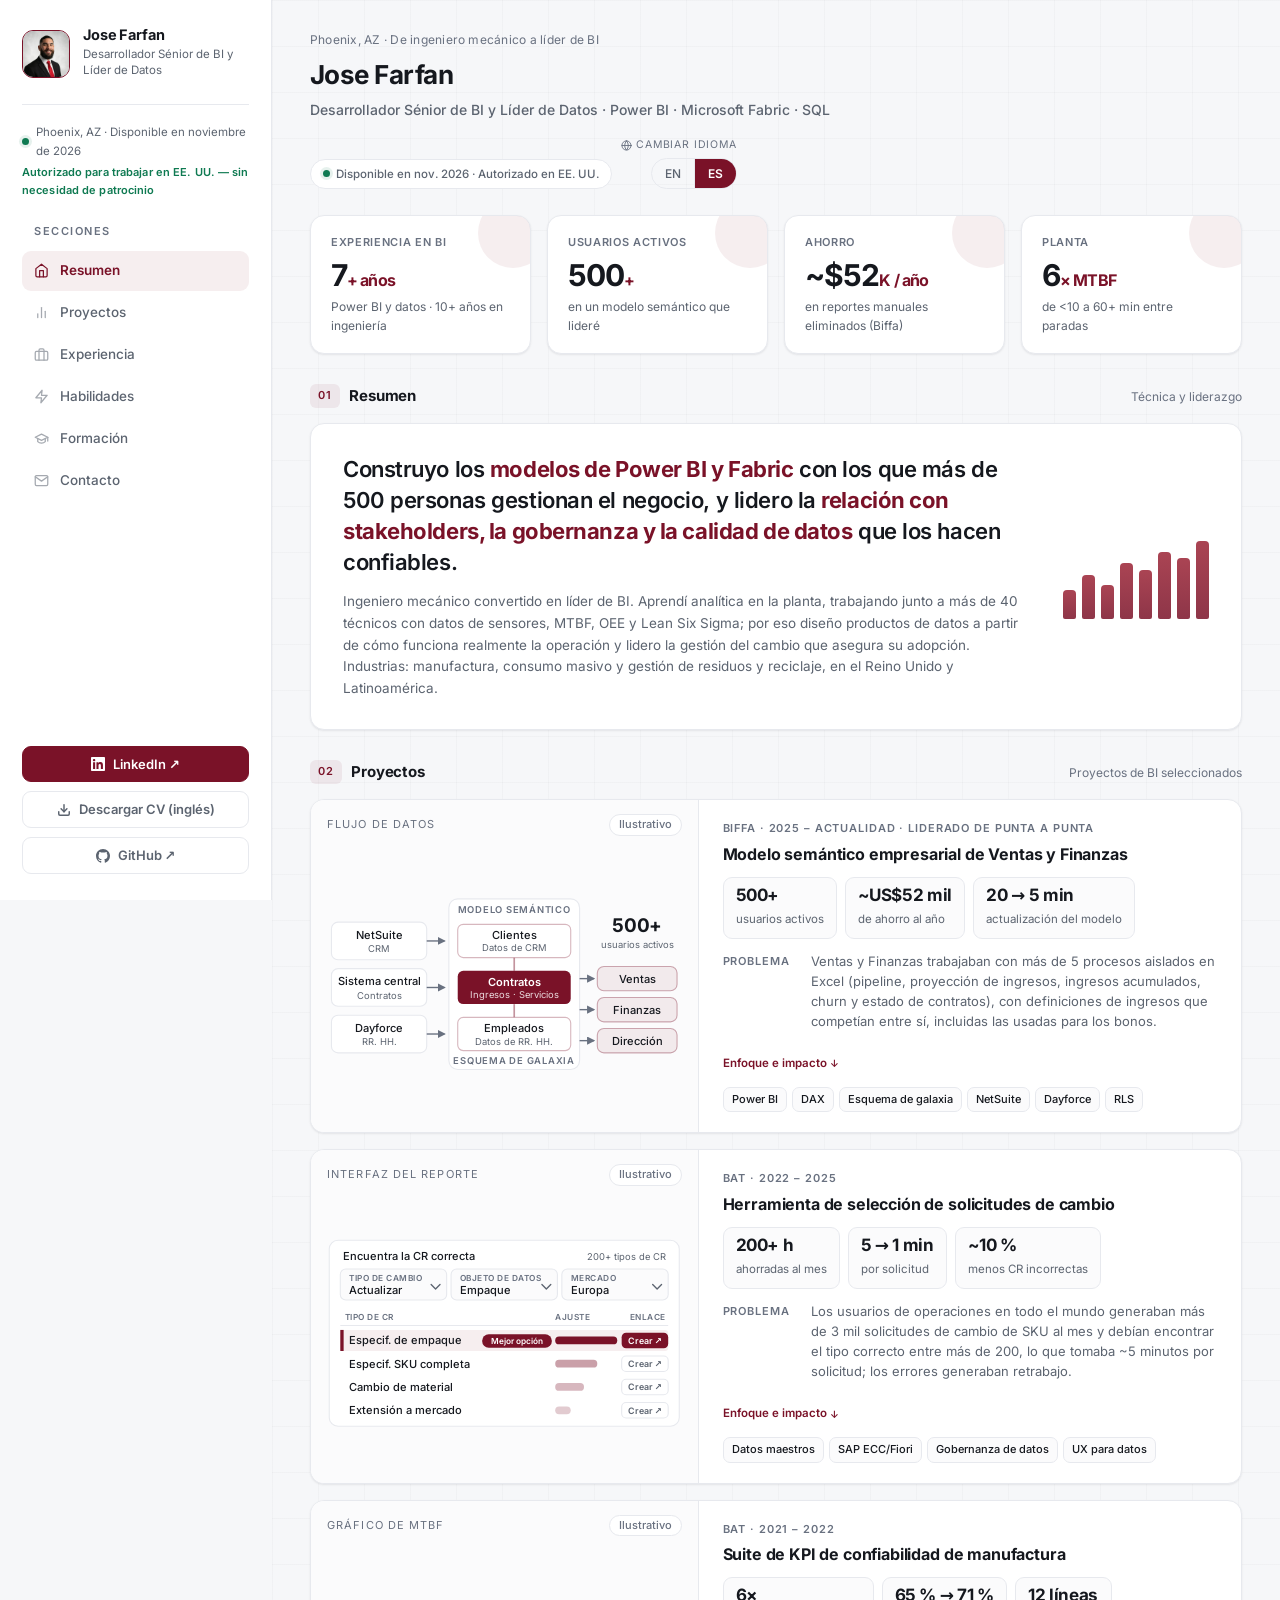
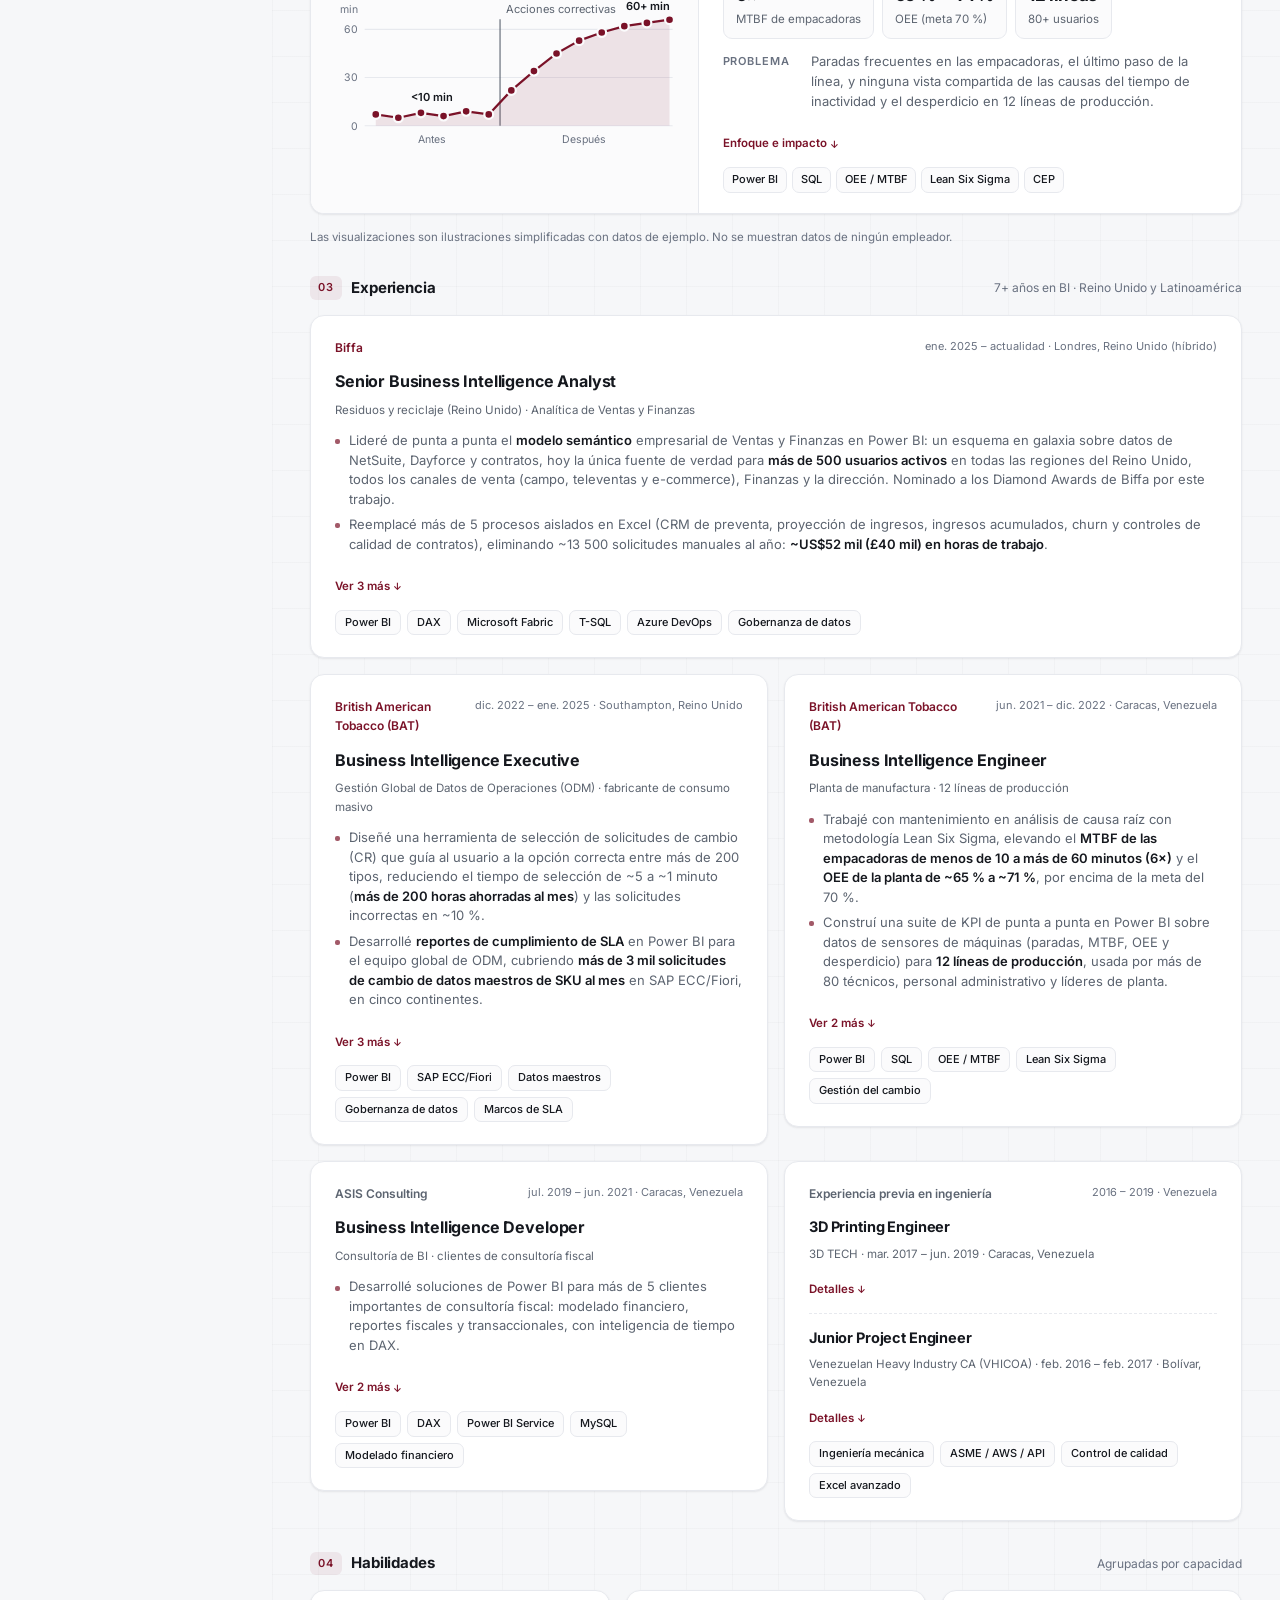
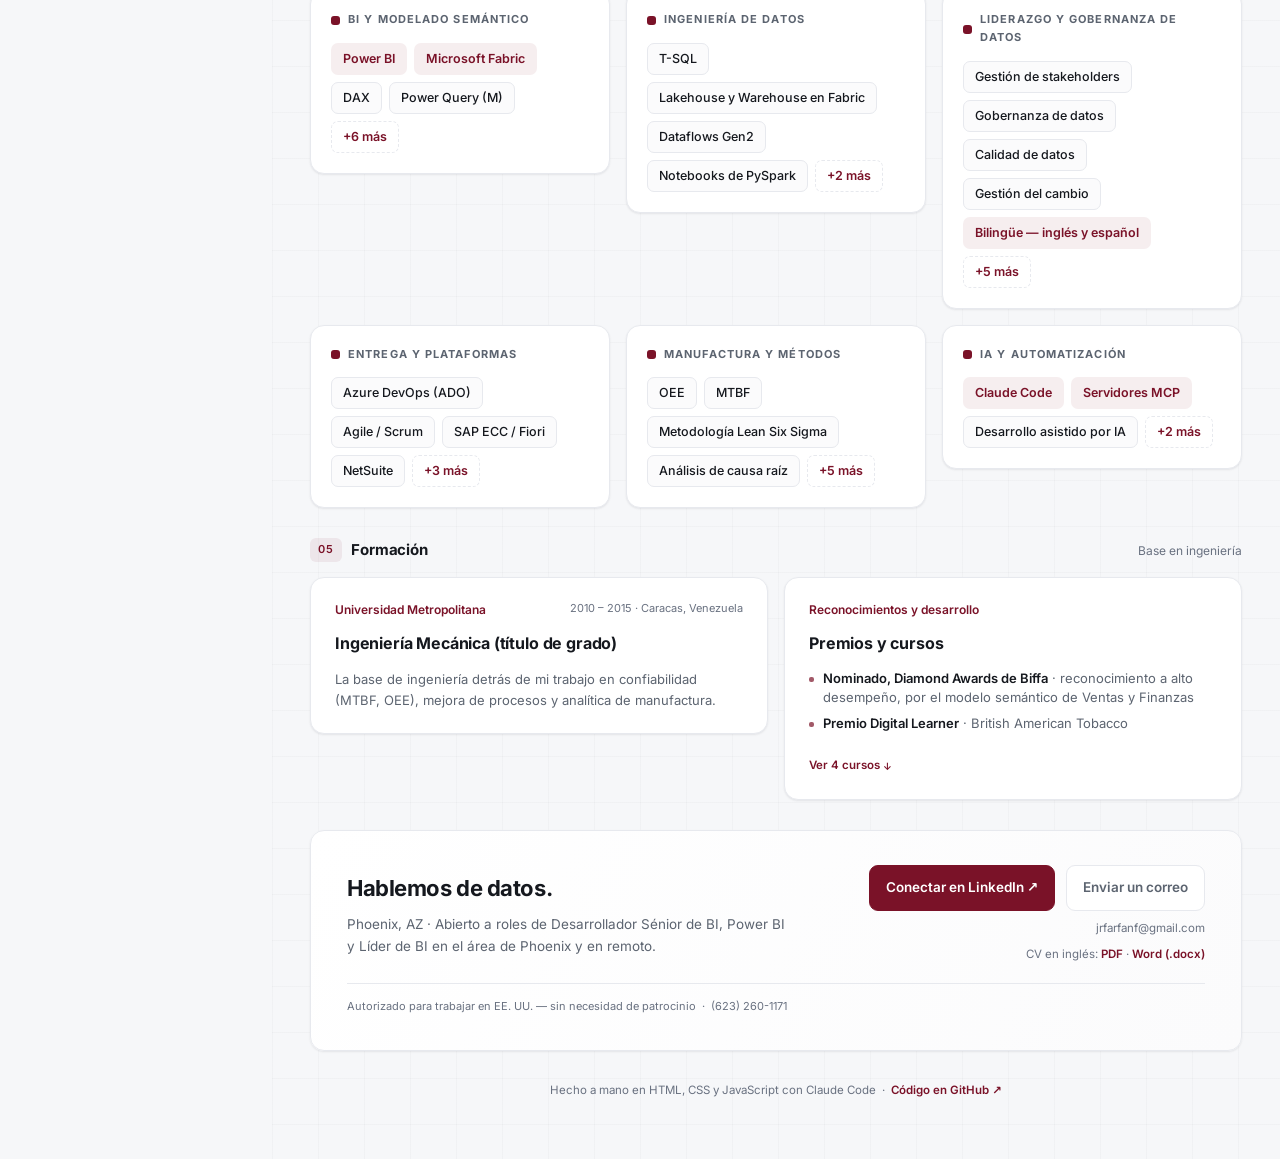
==== es/index.html @ f8ba7a71 "Compact layout with expandable detail; redraw two project visuals Progressive disclosure (all text s" ====
<!DOCTYPE html>
<html lang="es">
<head>
  <meta charset="UTF-8">
  <meta name="viewport" content="width=device-width, initial-scale=1.0">
  <title>Jose Farfan — Desarrollador Sénior de BI y Líder de Datos · Phoenix, AZ</title>
  <meta name="description" content="Desarrollador Sénior de BI y Líder de Datos en Phoenix, AZ. Power BI, Fabric, DAX, SQL y gobernanza de datos, con formación en ingeniería mecánica y manufactura.">
  <meta name="author" content="Jose Farfan">
  <meta name="theme-color" content="#7A1228">
  <link rel="canonical" href="https://josefarfan.com/es/">
  <link rel="alternate" hreflang="en" href="https://josefarfan.com/">
  <link rel="alternate" hreflang="es" href="https://josefarfan.com/es/">
  <link rel="alternate" hreflang="x-default" href="https://josefarfan.com/">
  <!-- Open Graph / LinkedIn preview -->
  <meta property="og:type"             content="profile">
  <meta property="og:site_name"        content="Jose Farfan">
  <meta property="og:title"            content="Jose Farfan — Desarrollador Sénior de BI y Líder de Datos · Phoenix, AZ">
  <meta property="og:description"      content="Power BI, Microsoft Fabric, DAX y SQL, junto con el liderazgo en stakeholders, gobernanza y calidad de datos que los respalda. Ingeniero mecánico. Phoenix, AZ · autorizado para trabajar en EE. UU.">
  <meta property="og:url"              content="https://josefarfan.com/es/">
  <meta property="og:locale"           content="es_US">
  <meta property="og:locale:alternate" content="en_US">
  <meta property="og:image"            content="https://josefarfan.com/assets/og-image.jpg">
  <meta property="og:image:width"      content="1200">
  <meta property="og:image:height"     content="630">
  <meta property="og:image:alt"        content="Jose Farfan — Desarrollador Sénior de BI y Líder de Datos">
  <meta property="profile:first_name"  content="Jose">
  <meta property="profile:last_name"   content="Farfan">
  <meta name="twitter:card"            content="summary_large_image">
  <meta name="twitter:title"           content="Jose Farfan — Desarrollador Sénior de BI y Líder de Datos · Phoenix, AZ">
  <meta name="twitter:description"     content="Power BI, Microsoft Fabric, DAX y SQL, junto con el liderazgo en stakeholders, gobernanza y calidad de datos que los respalda. Ingeniero mecánico. Phoenix, AZ · autorizado para trabajar en EE. UU.">
  <meta name="twitter:image"           content="https://josefarfan.com/assets/og-image.jpg">
  <meta name="twitter:image:alt"       content="Jose Farfan — Desarrollador Sénior de BI y Líder de Datos">
  <!-- Favicon -->
  <link rel="icon"             type="image/png" href="../assets/favicon.png">
  <link rel="apple-touch-icon"                  href="../assets/apple-touch-icon.png">
  <link rel="preload" href="../assets/fonts/inter-latin-var.woff2" as="font" type="font/woff2" crossorigin>
  <link rel="stylesheet" href="../styles.css">
  <script type="application/ld+json">
  {
    "@context": "https://schema.org",
    "@type": "ProfilePage",
    "@id": "https://josefarfan.com/es/#profilepage",
    "url": "https://josefarfan.com/es/",
    "inLanguage": "es",
    "dateModified": "2026-10-04",
    "mainEntity": {
      "@type": "Person",
      "@id": "https://josefarfan.com/#person",
      "name": "Jose Farfan",
      "jobTitle": "Senior Business Intelligence Analyst",
      "description": "Desarrollador sénior de BI y líder de datos especializado en Power BI, Microsoft Fabric, DAX y modelos semánticos en SQL, gobernanza de datos y analítica de manufactura. Ingeniero mecánico de formación.",
      "url": "https://josefarfan.com/",
      "image": "https://josefarfan.com/assets/profile.jpg",
      "email": "mailto:jrfarfanf@gmail.com",
      "address": {
        "@type": "PostalAddress",
        "addressLocality": "Phoenix",
        "addressRegion": "AZ",
        "addressCountry": "US"
      },
      "worksFor": {
        "@type": "Organization",
        "name": "Biffa",
        "url": "https://www.biffa.co.uk/"
      },
      "alumniOf": {
        "@type": "CollegeOrUniversity",
        "name": "Universidad Metropolitana",
        "address": {
          "@type": "PostalAddress",
          "addressLocality": "Caracas",
          "addressCountry": "VE"
        }
      },
      "hasCredential": {
        "@type": "EducationalOccupationalCredential",
        "credentialCategory": "degree",
        "educationalLevel": "Bachelor's degree",
        "name": "Bachelor of Engineering, Mechanical Engineering",
        "recognizedBy": {
          "@type": "CollegeOrUniversity",
          "name": "Universidad Metropolitana"
        }
      },
      "knowsAbout": [
        "Power BI",
        "DAX",
        "Power Query (M)",
        "T-SQL",
        "Microsoft Fabric",
        "Lakehouse",
        "Dataflows Gen2",
        "PySpark",
        "Semantic modeling",
        "Star schema",
        "Row-level security",
        "Power BI deployment pipelines",
        "Data governance",
        "Data quality",
        "Master data management",
        "SAP ECC",
        "Azure DevOps",
        "Agile / Scrum",
        "Stakeholder management",
        "Change management",
        "Manufacturing analytics",
        "OEE",
        "MTBF",
        "Lean Six Sigma methods"
      ],
      "knowsLanguage": [
        {
          "@type": "Language",
          "name": "English",
          "alternateName": "en"
        },
        {
          "@type": "Language",
          "name": "Spanish",
          "alternateName": "es"
        }
      ],
      "sameAs": [
        "https://www.linkedin.com/in/jose-rafael-farfan",
        "https://github.com/jrfarfanf"
      ],
      "award": [
        "Digital Learner Award, British American Tobacco",
        "Nominee, Diamond Awards, Biffa"
      ]
    }
  }
  </script>
</head>
<body>
<a class="skip-link" href="#main">Saltar al contenido</a>
<div class="app">

  <!-- ── Sidebar ──────────────────────────────────────────────── -->
  <aside class="sidebar">
    <div class="brand">
      <img src="../assets/profile.jpg" alt="Jose Farfan" width="96" height="96">
      <div>
        <div class="b-name">Jose Farfan</div>
        <div class="b-role">Desarrollador Sénior de BI y Líder de Datos</div>
      </div>
    </div>

    <div class="status">
      <span class="dot"></span>
      Phoenix, AZ · Disponible en noviembre de 2026
    </div>
    <div class="spons-note">Autorizado para trabajar en EE. UU. — sin necesidad de patrocinio</div>

    <nav class="nav" id="nav" aria-label="Secciones de la página">
      <div class="nav-label">Secciones</div>
      <a href="#overview" class="active"><svg width="15" height="15" viewBox="0 0 24 24" fill="none" stroke="currentColor" stroke-width="2" stroke-linecap="round" stroke-linejoin="round" aria-hidden="true"><path d="M3 9l9-7 9 7v11a2 2 0 0 1-2 2H5a2 2 0 0 1-2-2z"/><polyline points="9 22 9 12 15 12 15 22"/></svg><span>Resumen</span></a>
      <a href="#projects"><svg width="15" height="15" viewBox="0 0 24 24" fill="none" stroke="currentColor" stroke-width="2" stroke-linecap="round" stroke-linejoin="round" aria-hidden="true"><line x1="18" y1="20" x2="18" y2="10"/><line x1="12" y1="20" x2="12" y2="4"/><line x1="6" y1="20" x2="6" y2="14"/></svg><span>Proyectos</span></a>
      <a href="#experience"><svg width="15" height="15" viewBox="0 0 24 24" fill="none" stroke="currentColor" stroke-width="2" stroke-linecap="round" stroke-linejoin="round" aria-hidden="true"><rect x="2" y="7" width="20" height="14" rx="2" ry="2"/><path d="M16 21V5a2 2 0 0 0-2-2h-4a2 2 0 0 0-2 2v16"/></svg><span>Experiencia</span></a>
      <a href="#skills"><svg width="15" height="15" viewBox="0 0 24 24" fill="none" stroke="currentColor" stroke-width="2" stroke-linecap="round" stroke-linejoin="round" aria-hidden="true"><polygon points="13 2 3 14 12 14 11 22 21 10 12 10 13 2"/></svg><span>Habilidades</span></a>
      <a href="#education"><svg width="15" height="15" viewBox="0 0 24 24" fill="none" stroke="currentColor" stroke-width="2" stroke-linecap="round" stroke-linejoin="round" aria-hidden="true"><path d="M22 10L12 5 2 10l10 5 10-5z"/><path d="M6 12v5c3 3 9 3 12 0v-5"/><path d="M22 10v6"/></svg><span>Formación</span></a>
      <a href="#contact"><svg width="15" height="15" viewBox="0 0 24 24" fill="none" stroke="currentColor" stroke-width="2" stroke-linecap="round" stroke-linejoin="round" aria-hidden="true"><path d="M4 4h16c1.1 0 2 .9 2 2v12c0 1.1-.9 2-2 2H4c-1.1 0-2-.9-2-2V6c0-1.1.9-2 2-2z"/><polyline points="22,6 12,13 2,6"/></svg><span>Contacto</span></a>
    </nav>

    <div class="side-foot">
      <a href="https://linkedin.com/in/jose-rafael-farfan" target="_blank" rel="noopener noreferrer" class="btn btn-primary"><svg width="14" height="14" viewBox="0 0 24 24" fill="currentColor" aria-hidden="true"><path d="M20.447 20.452h-3.554v-5.569c0-1.328-.027-3.037-1.852-3.037-1.853 0-2.136 1.445-2.136 2.939v5.667H9.351V9h3.414v1.561h.046c.477-.9 1.637-1.85 3.37-1.85 3.601 0 4.267 2.37 4.267 5.455v6.286zM5.337 7.433c-1.144 0-2.063-.926-2.063-2.065 0-1.138.92-2.063 2.063-2.063 1.14 0 2.064.925 2.064 2.063 0 1.139-.925 2.065-2.064 2.065zm1.782 13.019H3.555V9h3.564v11.452zM22.225 0H1.771C.792 0 0 .774 0 1.729v20.542C0 23.227.792 24 1.771 24h20.451C23.2 24 24 23.227 24 22.271V1.729C24 .774 23.2 0 22.222 0h.003z"/></svg> LinkedIn ↗</a>
      <a href="../assets/Jose-Farfan-Resume.pdf" download class="btn btn-ghost"><svg width="14" height="14" viewBox="0 0 24 24" fill="none" stroke="currentColor" stroke-width="2.5" stroke-linecap="round" stroke-linejoin="round" aria-hidden="true"><path d="M21 15v4a2 2 0 0 1-2 2H5a2 2 0 0 1-2-2v-4"/><polyline points="7 10 12 15 17 10"/><line x1="12" y1="15" x2="12" y2="3"/></svg> Descargar CV (inglés)</a>
      <a href="https://github.com/jrfarfanf/Personal-Website" target="_blank" rel="noopener noreferrer" class="btn btn-ghost"><svg width="14" height="14" viewBox="0 0 24 24" fill="currentColor" aria-hidden="true"><path d="M12 0C5.374 0 0 5.373 0 12c0 5.302 3.438 9.8 8.207 11.387.599.111.793-.261.793-.577v-2.234c-3.338.726-4.033-1.416-4.033-1.416-.546-1.387-1.333-1.756-1.333-1.756-1.089-.745.083-.729.083-.729 1.205.084 1.839 1.237 1.839 1.237 1.07 1.834 2.807 1.304 3.492.997.107-.775.418-1.305.762-1.604-2.665-.305-5.467-1.334-5.467-5.931 0-1.311.469-2.381 1.236-3.221-.124-.303-.535-1.524.117-3.176 0 0 1.008-.322 3.301 1.23A11.509 11.509 0 0112 5.803c1.02.005 2.047.138 3.006.404 2.291-1.552 3.297-1.23 3.297-1.23.653 1.653.242 2.874.118 3.176.77.84 1.235 1.911 1.235 3.221 0 4.609-2.807 5.624-5.479 5.921.43.372.823 1.102.823 2.222v3.293c0 .319.192.694.801.576C20.566 21.797 24 17.3 24 12c0-6.627-5.373-12-12-12z"/></svg> GitHub ↗</a>
    </div>
  </aside>

  <!-- ── Main ─────────────────────────────────────────────────── -->
  <main class="main" id="main" tabindex="-1">

    <!-- Overview -->
    <section id="overview">

    <header class="topbar">
      <div>
        <div class="crumb">Phoenix, AZ · De ingeniero mecánico a líder de BI</div>
        <h1>Jose Farfan</h1>
        <p class="role-line">Desarrollador Sénior de BI y Líder de Datos · Power BI · Microsoft Fabric · SQL</p>
      </div>
      <div class="meta">
        <span class="pill"><span class="dot"></span> Disponible en nov. 2026 · Autorizado en EE. UU.</span>
        <div class="lang-wrap">
          <span class="lang-hint"><svg width="11" height="11" viewBox="0 0 24 24" fill="none" stroke="currentColor" stroke-width="2" stroke-linecap="round" stroke-linejoin="round" aria-hidden="true"><circle cx="12" cy="12" r="10"/><line x1="2" y1="12" x2="22" y2="12"/><path d="M12 2a15.3 15.3 0 0 1 4 10 15.3 15.3 0 0 1-4 10 15.3 15.3 0 0 1-4-10 15.3 15.3 0 0 1 4-10z"/></svg> Cambiar idioma</span>
          <div class="lang-toggle">
            <a href="../" class="lang-opt" hreflang="en" lang="en">EN</a>
            <span class="lang-opt lang-active">ES</span>
          </div>
        </div>
      </div>
      <div class="topbar-cta">
        <a href="../assets/Jose-Farfan-Resume.pdf" download class="btn btn-primary"><svg width="15" height="15" viewBox="0 0 24 24" fill="none" stroke="currentColor" stroke-width="2.5" stroke-linecap="round" stroke-linejoin="round" aria-hidden="true"><path d="M21 15v4a2 2 0 0 1-2 2H5a2 2 0 0 1-2-2v-4"/><polyline points="7 10 12 15 17 10"/><line x1="12" y1="15" x2="12" y2="3"/></svg> Descargar CV (PDF, en inglés)</a>
      </div>
    </header>

    <!-- KPI tiles -->
    <div class="kpi-row">
      <div class="kpi">
        <div class="k-label">Experiencia en BI</div>
        <div class="k-val">7<span>+ años</span></div>
        <div class="k-sub">Power BI y datos · 10+ años en ingeniería</div>
      </div>
      <div class="kpi">
        <div class="k-label">Usuarios activos</div>
        <div class="k-val">500<span>+</span></div>
        <div class="k-sub">en un modelo semántico que lideré</div>
      </div>
      <div class="kpi">
        <div class="k-label">Ahorro</div>
        <div class="k-val">~$52<span>K / año</span></div>
        <div class="k-sub">en reportes manuales eliminados (Biffa)</div>
      </div>
      <div class="kpi">
        <div class="k-label">Planta</div>
        <div class="k-val">6<span>× MTBF</span></div>
        <div class="k-sub">de &lt;10 a 60+ min entre paradas</div>
      </div>
    </div>

    <!-- Summary -->
    <section class="section" aria-labelledby="summary-h">
      <div class="s-head">
        <h2 id="summary-h"><span class="tag">01</span> Resumen</h2>
        <span class="s-note">Técnica y liderazgo</span>
      </div>
      <div class="card valuecard">
        <div>
          <p class="vp">
            Construyo los <b>modelos de Power BI y Fabric</b> con los que más de 500 personas gestionan el negocio,
            y lidero la <b>relación con stakeholders, la gobernanza y la calidad de datos</b> que los hacen confiables.
          </p>
          <p class="vp-sub">Ingeniero mecánico convertido en líder de BI. Aprendí analítica en la planta, trabajando junto a más de 40 técnicos con datos de sensores, MTBF, OEE y Lean Six Sigma; por eso diseño productos de datos a partir de cómo funciona realmente la operación y lidero la gestión del cambio que asegura su adopción. Industrias: manufactura, consumo masivo y gestión de residuos y reciclaje, en el Reino Unido y Latinoamérica.</p>
        </div>
        <div class="spark" id="spark" aria-hidden="true"></div>
      </div>
    </section>

    </section><!-- /#overview -->

    <!-- Projects -->
    <section class="section" id="projects">
      <div class="s-head">
        <h2><span class="tag">02</span> Proyectos</h2>
        <span class="s-note">Proyectos de BI seleccionados</span>
      </div>
      <div class="proj-grid">

        <article class="card proj">
          <figure class="viz">
            <figcaption class="viz-head"><span class="vlabel">Flujo de datos</span><span class="viz-tag">Ilustrativo</span></figcaption>
            <div class="viz-art">
              <svg viewBox="0 0 320 168" role="img" aria-labelledby="p1-t p1-d">
              <title id="p1-t">Flujo de datos simplificado de Ventas y Finanzas</title><desc id="p1-d">NetSuite aporta datos de clientes y CRM, el sistema central aporta contratos, ingresos y servicios, y Dayforce aporta datos de empleados y RR. HH. a un único modelo semántico en esquema de galaxia, que sirve a Ventas, Finanzas y la dirección: más de 500 usuarios activos.</desc>
              <defs><marker id="p1-ah" viewBox="0 0 6 6" refX="5" refY="3" markerWidth="6" markerHeight="6" orient="auto"><path d="M0,0 L6,3 L0,6 z" class="dg-ah"/></marker></defs>
              <rect class="dg-model" x="110" y="8" width="118" height="154" rx="8"/>
              <text class="dg-cap" x="169" y="21" text-anchor="middle">MODELO SEMÁNTICO</text>
              <line class="dg-join" x1="169" y1="61" x2="169" y2="73"/><line class="dg-join" x1="169" y1="103" x2="169" y2="115"/>
              <rect class="dg-box" x="4" y="29" width="86" height="34" rx="6"/>
              <text class="dg-t dg-strong" x="47" y="44" text-anchor="middle">NetSuite</text>
              <text class="dg-sub" x="47" y="56" text-anchor="middle">CRM</text>
              <line class="dg-arrow" x1="90" y1="46" x2="106" y2="46" marker-end="url(#p1-ah)"/>
              <rect class="dg-dim" x="118" y="31" width="102" height="30" rx="5"/>
              <text class="dg-t dg-strong" x="169" y="44.5" text-anchor="middle">Clientes</text>
              <text class="dg-sub" x="169" y="55.5" text-anchor="middle">Datos de CRM</text>
              <rect class="dg-box" x="4" y="71" width="86" height="34" rx="6"/>
              <text class="dg-t dg-strong" x="47" y="86" text-anchor="middle">Sistema central</text>
              <text class="dg-sub" x="47" y="98" text-anchor="middle">Contratos</text>
              <line class="dg-arrow" x1="90" y1="88" x2="106" y2="88" marker-end="url(#p1-ah)"/>
              <rect class="dg-fact" x="118" y="73" width="102" height="30" rx="5"/>
              <text class="dg-t dg-fact-t" x="169" y="86.5" text-anchor="middle">Contratos</text>
              <text class="dg-sub dg-fact-s" x="169" y="97.5" text-anchor="middle">Ingresos · Servicios</text>
              <rect class="dg-box" x="4" y="113" width="86" height="34" rx="6"/>
              <text class="dg-t dg-strong" x="47" y="128" text-anchor="middle">Dayforce</text>
              <text class="dg-sub" x="47" y="140" text-anchor="middle">RR. HH.</text>
              <line class="dg-arrow" x1="90" y1="130" x2="106" y2="130" marker-end="url(#p1-ah)"/>
              <rect class="dg-dim" x="118" y="115" width="102" height="30" rx="5"/>
              <text class="dg-t dg-strong" x="169" y="128.5" text-anchor="middle">Empleados</text>
              <text class="dg-sub" x="169" y="139.5" text-anchor="middle">Datos de RR. HH.</text>
              <text class="dg-cap" x="169" y="157" text-anchor="middle">ESQUEMA DE GALAXIA</text>
              <text class="dg-big" x="280" y="38" text-anchor="middle">500+</text>
              <text class="dg-sub" x="280" y="52" text-anchor="middle">usuarios activos</text>
              <line class="dg-arrow" x1="228" y1="80" x2="241" y2="80" marker-end="url(#p1-ah)"/>
              <rect class="dg-out" x="244" y="69" width="72" height="22" rx="6"/>
              <text class="dg-t dg-strong" x="280" y="83.5" text-anchor="middle">Ventas</text>
              <line class="dg-arrow" x1="228" y1="108" x2="241" y2="108" marker-end="url(#p1-ah)"/>
              <rect class="dg-out" x="244" y="97" width="72" height="22" rx="6"/>
              <text class="dg-t dg-strong" x="280" y="111.5" text-anchor="middle">Finanzas</text>
              <line class="dg-arrow" x1="228" y1="136" x2="241" y2="136" marker-end="url(#p1-ah)"/>
              <rect class="dg-out" x="244" y="125" width="72" height="22" rx="6"/>
              <text class="dg-t dg-strong" x="280" y="139.5" text-anchor="middle">Dirección</text>
              </svg>
            </div>
          </figure>
          <div class="p-body">
            <div class="p-co">Biffa · 2025 – actualidad · Liderado de punta a punta</div>
            <h3 class="p-title">Modelo semántico empresarial de Ventas y Finanzas</h3>
            <div class="p-kpis">
              <div class="p-kpi"><b>500+</b><span>usuarios activos</span></div>
              <div class="p-kpi"><b>~US$52 mil</b><span>de ahorro al año</span></div>
              <div class="p-kpi"><b>20 → 5 min</b><span>actualización del modelo</span></div>
            </div>
            <dl class="p-pai">
              <div><dt>Problema</dt><dd>Ventas y Finanzas trabajaban con más de 5 procesos aislados en Excel (pipeline, proyección de ingresos, ingresos acumulados, churn y estado de contratos), con definiciones de ingresos que competían entre sí, incluidas las usadas para los bonos.</dd></div>
            </dl>
            <details class="read-more-wrap">
              <summary>Enfoque e impacto</summary>
              <div class="more-body">
                <dl class="p-pai">
                  <div><dt>Enfoque</dt><dd>Un modelo semántico en esquema de galaxia: hechos de contratos, ingresos y servicios del sistema central, datos de clientes y CRM de NetSuite y datos de RR. HH. de Dayforce, con un único conjunto de definiciones de ingresos acordado, seguridad a nivel de fila y pipelines de implementación. Lo lideré desde los requerimientos hasta la adopción.</dd></div>
                  <div><dt>Impacto</dt><dd class="is-impact">Una única fuente de verdad para todas las regiones del Reino Unido, todos los canales de venta, Finanzas y la dirección; ~13 500 solicitudes manuales al año eliminadas (~US$52 mil); actualización reducida de 20 a 5 minutos con más datos. Nominado a los Diamond Awards de Biffa.</dd></div>
                </dl>
                <p class="full-text"><b>Método del ahorro:</b> ~13 500 solicitudes de reportes al año × 6 minutos cada una × US$39/hora de costo promedio de quienes las pedían y procesaban ≈ US$52 mil (£40 mil) al año. El diagrama está simplificado.</p>
              </div>
            </details>
            <div class="p-chips">
              <span class="chip">Power BI</span>
              <span class="chip">DAX</span>
              <span class="chip">Esquema de galaxia</span>
              <span class="chip">NetSuite</span>
              <span class="chip">Dayforce</span>
              <span class="chip">RLS</span>
            </div>
          </div>
        </article>

        <article class="card proj">
          <figure class="viz">
            <figcaption class="viz-head"><span class="vlabel">Interfaz del reporte</span><span class="viz-tag">Ilustrativo</span></figcaption>
            <div class="viz-art">
              <svg viewBox="0 0 320 172" role="img" aria-labelledby="p2-t p2-d">
              <title id="p2-t">Recreación simplificada del reporte de selección de CR</title><desc id="p2-d">Tres segmentadores (tipo de cambio, objeto de datos y mercado) filtran una tabla de tipos de solicitudes de cambio. La mejor opción aparece resaltada y cada fila tiene un botón que abre el formulario para crear la solicitud.</desc>
              <rect class="ui-frame" x="2" y="2" width="316" height="168" rx="8"/>
              <text class="dg-t dg-strong" x="14" y="20">Encuentra la CR correcta</text>
              <text class="dg-sub" x="306" y="20" text-anchor="end">200+ tipos de CR</text>
              <rect class="ui-slicer" x="12" y="28" width="96" height="28" rx="5"/>
              <text class="ui-cap" x="20" y="39">TIPO DE CAMBIO</text>
              <text class="dg-t" x="20" y="51">Actualizar</text>
              <polyline class="ui-chev" points="94,42 98,46 102,42"/>
              <rect class="ui-slicer" x="112" y="28" width="96" height="28" rx="5"/>
              <text class="ui-cap" x="120" y="39">OBJETO DE DATOS</text>
              <text class="dg-t" x="120" y="51">Empaque</text>
              <polyline class="ui-chev" points="194,42 198,46 202,42"/>
              <rect class="ui-slicer" x="212" y="28" width="96" height="28" rx="5"/>
              <text class="ui-cap" x="220" y="39">MERCADO</text>
              <text class="dg-t" x="220" y="51">Europa</text>
              <polyline class="ui-chev" points="294,42 298,46 302,42"/>
              <text class="ui-cap" x="16" y="74">TIPO DE CR</text>
              <text class="ui-cap" x="206" y="74">AJUSTE</text>
              <text class="ui-cap" x="306" y="74" text-anchor="end">ENLACE</text>
              <line class="ch-grid" x1="12" y1="79" x2="308" y2="79"/>
              <rect class="ui-best" x="12" y="83" width="296" height="19" rx="3"/><rect class="dg-fact" x="12" y="83" width="3" height="19"/>
              <text class="dg-t dg-strong" x="20" y="96">Especif. de empaque</text>
              <rect class="dg-fact" x="140" y="87" width="63" height="12" rx="6"/><text class="ui-badge" x="171.5" y="95.5" text-anchor="middle">Mejor opción</text>
              <rect class="fn-bar" x="206" y="89" width="56" height="7" rx="3.5" fill-opacity="1"/>
              <rect class="ui-btn-on" x="266" y="85.5" width="42" height="14" rx="4"/><text class="ui-btn-t on" x="287" y="95.5" text-anchor="middle">Crear ↗</text>
              <text class="dg-t" x="20" y="117">Especif. SKU completa</text>
              <rect class="fn-bar" x="206" y="110" width="38" height="7" rx="3.5" fill-opacity="0.4"/>
              <rect class="ui-btn" x="266" y="106.5" width="42" height="14" rx="4"/><text class="ui-btn-t" x="287" y="116.5" text-anchor="middle">Crear ↗</text>
              <text class="dg-t" x="20" y="138">Cambio de material</text>
              <rect class="fn-bar" x="206" y="131" width="26" height="7" rx="3.5" fill-opacity="0.3"/>
              <rect class="ui-btn" x="266" y="127.5" width="42" height="14" rx="4"/><text class="ui-btn-t" x="287" y="137.5" text-anchor="middle">Crear ↗</text>
              <text class="dg-t" x="20" y="159">Extensión a mercado</text>
              <rect class="fn-bar" x="206" y="152" width="14" height="7" rx="3.5" fill-opacity="0.22"/>
              <rect class="ui-btn" x="266" y="148.5" width="42" height="14" rx="4"/><text class="ui-btn-t" x="287" y="158.5" text-anchor="middle">Crear ↗</text>
              </svg>
            </div>
          </figure>
          <div class="p-body">
            <div class="p-co">BAT · 2022 – 2025</div>
            <h3 class="p-title">Herramienta de selección de solicitudes de cambio</h3>
            <div class="p-kpis">
              <div class="p-kpi"><b>200+ h</b><span>ahorradas al mes</span></div>
              <div class="p-kpi"><b>5 → 1 min</b><span>por solicitud</span></div>
              <div class="p-kpi"><b>~10 %</b><span>menos CR incorrectas</span></div>
            </div>
            <dl class="p-pai">
              <div><dt>Problema</dt><dd>Los usuarios de operaciones en todo el mundo generaban más de 3 mil solicitudes de cambio de SKU al mes y debían encontrar el tipo correcto entre más de 200, lo que tomaba ~5 minutos por solicitud; los errores generaban retrabajo.</dd></div>
            </dl>
            <details class="read-more-wrap">
              <summary>Enfoque e impacto</summary>
              <div class="more-body">
                <dl class="p-pai">
                  <div><dt>Enfoque</dt><dd>Un reporte con segmentadores por tipo de cambio, objeto de datos y mercado que filtra más de 200 tipos de CR en una tabla, resalta la mejor opción y enlaza directamente al formulario para crearla, siguiendo las reglas globales de datos maestros.</dd></div>
                  <div><dt>Impacto</dt><dd class="is-impact">Tiempo de selección reducido de ~5 a ~1 minuto (más de 200 horas ahorradas al mes) y ~10 % menos solicitudes incorrectas; más de 3 mil vistas al mes en cinco continentes.</dd></div>
                </dl>
                <p class="full-text"><b>Método de las horas:</b> más de 3 mil solicitudes al mes × ~4 minutos ahorrados cada una ≈ 200 horas al mes. Las reglas de gobernanza de datos maestros están en los filtros, de modo que el estándar se cumple por diseño y no por revisión. La interfaz mostrada es una recreación simplificada con valores de ejemplo.</p>
              </div>
            </details>
            <div class="p-chips">
              <span class="chip">Datos maestros</span>
              <span class="chip">SAP ECC/Fiori</span>
              <span class="chip">Gobernanza de datos</span>
              <span class="chip">UX para datos</span>
            </div>
          </div>
        </article>

        <article class="card proj">
          <figure class="viz">
            <figcaption class="viz-head"><span class="vlabel">Gráfico de MTBF</span><span class="viz-tag">Ilustrativo</span></figcaption>
            <div class="viz-art">
              <svg viewBox="0 0 320 142" role="img" aria-labelledby="p3-t p3-d">
              <title id="p3-t">Gráfico ilustrativo de MTBF</title><desc id="p3-d">Datos de ejemplo. El tiempo medio entre fallas de las empacadoras se mantiene por debajo de 10 minutos durante seis semanas; tras las acciones correctivas sube a más de 60 minutos en las ocho semanas siguientes.</desc>
              <line class="ch-grid" x1="34" y1="118.0" x2="312" y2="118.0"/><text class="ch-axis" x="28" y="121.5" text-anchor="end">0</text>
              <line class="ch-grid" x1="34" y1="74.5" x2="312" y2="74.5"/><text class="ch-axis" x="28" y="78.0" text-anchor="end">30</text>
              <line class="ch-grid" x1="34" y1="31.0" x2="312" y2="31.0"/><text class="ch-axis" x="28" y="34.5" text-anchor="end">60</text>
              <text class="ch-axis" x="28" y="16" text-anchor="end">min</text>
              <line class="ch-mark" x1="156.2" y1="22" x2="156.2" y2="118"/>
              <text class="ch-lab" x="161.2" y="16">Acciones correctivas</text>
              <path class="ch-area" d="M44.0,118 L44.0,107.8 L64.4,110.8 L84.8,106.4 L105.2,109.3 L125.6,105.0 L146.0,107.8 L166.4,86.1 L186.8,68.7 L207.2,52.8 L227.6,41.2 L248.0,33.9 L268.4,28.1 L288.8,25.2 L309.2,22.3 L309.2,118 Z"/>
              <polyline class="ch-line" points="44.0,107.8 64.4,110.8 84.8,106.4 105.2,109.3 125.6,105.0 146.0,107.8 166.4,86.1 186.8,68.7 207.2,52.8 227.6,41.2 248.0,33.9 268.4,28.1 288.8,25.2 309.2,22.3"/>
              <circle class="ch-dot" cx="44.0" cy="107.8" r="4"><title>Semana de ejemplo 1: 7 min</title></circle>
              <circle class="ch-dot" cx="64.4" cy="110.8" r="4"><title>Semana de ejemplo 2: 5 min</title></circle>
              <circle class="ch-dot" cx="84.8" cy="106.4" r="4"><title>Semana de ejemplo 3: 8 min</title></circle>
              <circle class="ch-dot" cx="105.2" cy="109.3" r="4"><title>Semana de ejemplo 4: 6 min</title></circle>
              <circle class="ch-dot" cx="125.6" cy="105.0" r="4"><title>Semana de ejemplo 5: 9 min</title></circle>
              <circle class="ch-dot" cx="146.0" cy="107.8" r="4"><title>Semana de ejemplo 6: 7 min</title></circle>
              <circle class="ch-dot" cx="166.4" cy="86.1" r="4"><title>Semana de ejemplo 7: 22 min</title></circle>
              <circle class="ch-dot" cx="186.8" cy="68.7" r="4"><title>Semana de ejemplo 8: 34 min</title></circle>
              <circle class="ch-dot" cx="207.2" cy="52.8" r="4"><title>Semana de ejemplo 9: 45 min</title></circle>
              <circle class="ch-dot" cx="227.6" cy="41.2" r="4"><title>Semana de ejemplo 10: 53 min</title></circle>
              <circle class="ch-dot" cx="248.0" cy="33.9" r="4"><title>Semana de ejemplo 11: 58 min</title></circle>
              <circle class="ch-dot" cx="268.4" cy="28.1" r="4"><title>Semana de ejemplo 12: 62 min</title></circle>
              <circle class="ch-dot" cx="288.8" cy="25.2" r="4"><title>Semana de ejemplo 13: 64 min</title></circle>
              <circle class="ch-dot" cx="309.2" cy="22.3" r="4"><title>Semana de ejemplo 14: 66 min</title></circle>
              <text class="ch-lab ch-strong" x="95" y="96.0" text-anchor="middle">&lt;10 min</text>
              <text class="ch-lab ch-strong" x="309.2" y="13.3" text-anchor="end">60+ min</text>
              <text class="ch-axis" x="95" y="134" text-anchor="middle">Antes</text>
              <text class="ch-axis" x="232" y="134" text-anchor="middle">Después</text>
              </svg>
            </div>
          </figure>
          <div class="p-body">
            <div class="p-co">BAT · 2021 – 2022</div>
            <h3 class="p-title">Suite de KPI de confiabilidad de manufactura</h3>
            <div class="p-kpis">
              <div class="p-kpi"><b>6×</b><span>MTBF de empacadoras</span></div>
              <div class="p-kpi"><b>65 % → 71 %</b><span>OEE (meta 70 %)</span></div>
              <div class="p-kpi"><b>12 líneas</b><span>80+ usuarios</span></div>
            </div>
            <dl class="p-pai">
              <div><dt>Problema</dt><dd>Paradas frecuentes en las empacadoras, el último paso de la línea, y ninguna vista compartida de las causas del tiempo de inactividad y el desperdicio en 12 líneas de producción.</dd></div>
            </dl>
            <details class="read-more-wrap">
              <summary>Enfoque e impacto</summary>
              <div class="more-body">
                <dl class="p-pai">
                  <div><dt>Enfoque</dt><dd>Una suite de KPI en Power BI sobre datos de sensores de máquinas (paradas, MTBF, OEE y desperdicio), usada por más de 80 técnicos, personal administrativo y líderes de planta en sesiones de causa raíz con metodología Lean Six Sigma, junto a más de 40 técnicos de planta.</dd></div>
                  <div><dt>Impacto</dt><dd class="is-impact">El MTBF de las empacadoras pasó de menos de 10 a más de 60 minutos (6×); el OEE de la planta subió de ~65 % a ~71 % en el año, superando la meta del 70 %.</dd></div>
                </dl>
                <p class="full-text">Datos de sensores y paradas depurados y modelados con SQL y Power Query, cubriendo las 12 líneas de punta a punta, con el MTBF medido en las empacadoras como restricción final. El gráfico usa datos de ejemplo para mostrar la forma de la mejora.</p>
              </div>
            </details>
            <div class="p-chips">
              <span class="chip">Power BI</span>
              <span class="chip">SQL</span>
              <span class="chip">OEE / MTBF</span>
              <span class="chip">Lean Six Sigma</span>
              <span class="chip">CEP</span>
            </div>
          </div>
        </article>

      </div>
      <p class="legend">Las visualizaciones son ilustraciones simplificadas con datos de ejemplo. No se muestran datos de ningún empleador.</p>
    </section>

    <!-- Experience -->
    <section class="section" id="experience">
      <div class="s-head">
        <h2><span class="tag">03</span> Experiencia</h2>
        <span class="s-note">7+ años en BI · Reino Unido y Latinoamérica</span>
      </div>
      <div class="exp-grid">

        <article class="card exp span2">
          <div class="e-top">
            <span class="e-co">Biffa</span>
            <span class="e-when"><time datetime="2025-01">ene. 2025</time> – actualidad · Londres, Reino Unido (híbrido)</span>
          </div>
          <h3 class="e-role" lang="en">Senior Business Intelligence Analyst</h3>
          <div class="e-loc">Residuos y reciclaje (Reino Unido) · Analítica de Ventas y Finanzas</div>
          <ul class="e-list">
            <li>Lideré de punta a punta el <b>modelo semántico</b> empresarial de Ventas y Finanzas en Power BI: un esquema en galaxia sobre datos de NetSuite, Dayforce y contratos, hoy la única fuente de verdad para <b>más de 500 usuarios activos</b> en todas las regiones del Reino Unido, todos los canales de venta (campo, televentas y e-commerce), Finanzas y la dirección. Nominado a los Diamond Awards de Biffa por este trabajo.</li>
            <li>Reemplacé más de 5 procesos aislados en Excel (CRM de preventa, proyección de ingresos, ingresos acumulados, churn y controles de calidad de contratos), eliminando ~13 500 solicitudes manuales al año: <b>~US$52 mil (£40 mil) en horas de trabajo</b>.</li>
          </ul>
          <details class="read-more-wrap">
            <summary>Ver 3 más</summary>
            <ul class="e-list more-body">
              <li>Estandaricé las definiciones de ingresos (proyectados, acumulados y las variantes usadas para el cálculo de bonos) con los líderes de Ventas y Finanzas, para que los reportes y los bonos de ventas se calculen sobre una sola cifra acordada.</li>
              <li>Implementé la <b>entrega por sprints en Azure DevOps</b> para el equipo de BI de 8 personas, llevando las solicitudes ad hoc a un backlog priorizado y visible.</li>
              <li>Gestiono la gobernanza del modelo (seguridad a nivel de fila, pipelines de implementación y confiabilidad de las actualizaciones); reduje el tiempo de actualización de <b>20 a 5 minutos</b> con más datos.</li>
            </ul>
          </details>
          <div class="e-chips">
            <span class="chip">Power BI</span>
            <span class="chip">DAX</span>
            <span class="chip">Microsoft Fabric</span>
            <span class="chip">T-SQL</span>
            <span class="chip">Azure DevOps</span>
            <span class="chip">Gobernanza de datos</span>
          </div>
        </article>

        <article class="card exp">
          <div class="e-top">
            <span class="e-co">British American Tobacco (BAT)</span>
            <span class="e-when"><time datetime="2022-12">dic. 2022</time> – <time datetime="2025-01">ene. 2025</time> · Southampton, Reino Unido</span>
          </div>
          <h3 class="e-role" lang="en">Business Intelligence Executive</h3>
          <div class="e-loc">Gestión Global de Datos de Operaciones (ODM) · fabricante de consumo masivo</div>
          <ul class="e-list">
            <li>Diseñé una herramienta de selección de solicitudes de cambio (CR) que guía al usuario a la opción correcta entre más de 200 tipos, reduciendo el tiempo de selección de ~5 a ~1 minuto (<b>más de 200 horas ahorradas al mes</b>) y las solicitudes incorrectas en ~10 %.</li>
            <li>Desarrollé <b>reportes de cumplimiento de SLA</b> en Power BI para el equipo global de ODM, cubriendo <b>más de 3 mil solicitudes de cambio de datos maestros de SKU al mes</b> en SAP ECC/Fiori, en cinco continentes.</li>
          </ul>
          <details class="read-more-wrap">
            <summary>Ver 3 más</summary>
            <ul class="e-list more-body">
              <li>Contribuí a sostener la meta de <b>99 % de cumplimiento en calidad de datos maestros</b> mediante monitoreo y correcciones rápidas.</li>
              <li>Diseñé y apliqué marcos de SLA para los procesos globales de reportes, reduciendo la variabilidad en las entregas para equipos multifuncionales.</li>
              <li>Preparé presentaciones ejecutivas basadas en datos para los líderes regionales y globales de Mejora Continua y Work Process Improvement (WPI).</li>
            </ul>
          </details>
          <div class="e-chips">
            <span class="chip">Power BI</span>
            <span class="chip">SAP ECC/Fiori</span>
            <span class="chip">Datos maestros</span>
            <span class="chip">Gobernanza de datos</span>
            <span class="chip">Marcos de SLA</span>
          </div>
        </article>

        <article class="card exp">
          <div class="e-top">
            <span class="e-co">British American Tobacco (BAT)</span>
            <span class="e-when"><time datetime="2021-06">jun. 2021</time> – <time datetime="2022-12">dic. 2022</time> · Caracas, Venezuela</span>
          </div>
          <h3 class="e-role" lang="en">Business Intelligence Engineer</h3>
          <div class="e-loc">Planta de manufactura · 12 líneas de producción</div>
          <ul class="e-list">
            <li>Trabajé con mantenimiento en análisis de causa raíz con metodología Lean Six Sigma, elevando el <b>MTBF de las empacadoras de menos de 10 a más de 60 minutos (6×)</b> y el <b>OEE de la planta de ~65 % a ~71 %</b>, por encima de la meta del 70 %.</li>
            <li>Construí una suite de KPI de punta a punta en Power BI sobre datos de sensores de máquinas (paradas, MTBF, OEE y desperdicio) para <b>12 líneas de producción</b>, usada por más de 80 técnicos, personal administrativo y líderes de planta.</li>
          </ul>
          <details class="read-more-wrap">
            <summary>Ver 2 más</summary>
            <ul class="e-list more-body">
              <li>Automaticé la limpieza y transformación de datos con SQL y Power Query, reemplazando reportes manuales de producción.</li>
              <li>Trabajé a diario con más de 40 técnicos de planta (supervisor directo de unos 20), integrando la suite de KPI en las rutinas de la planta.</li>
            </ul>
          </details>
          <div class="e-chips">
            <span class="chip">Power BI</span>
            <span class="chip">SQL</span>
            <span class="chip">OEE / MTBF</span>
            <span class="chip">Lean Six Sigma</span>
            <span class="chip">Gestión del cambio</span>
          </div>
        </article>

        <article class="card exp muted">
          <div class="e-top">
            <span class="e-co">ASIS Consulting</span>
            <span class="e-when"><time datetime="2019-07">jul. 2019</time> – <time datetime="2021-06">jun. 2021</time> · Caracas, Venezuela</span>
          </div>
          <h3 class="e-role" lang="en">Business Intelligence Developer</h3>
          <div class="e-loc">Consultoría de BI · clientes de consultoría fiscal</div>
          <ul class="e-list">
            <li>Desarrollé soluciones de Power BI para más de 5 clientes importantes de consultoría fiscal: modelado financiero, reportes fiscales y transaccionales, con inteligencia de tiempo en DAX.</li>
          </ul>
          <details class="read-more-wrap">
            <summary>Ver 2 más</summary>
            <ul class="e-list more-body">
              <li>Administré Power BI Service en los entornos de los clientes: gobernanza de áreas de trabajo, implementación y control de accesos.</li>
              <li>Convertí los requerimientos de los stakeholders en modelos de datos escalables, en coordinación con el equipo de MySQL para asegurar la integridad de los datos.</li>
            </ul>
          </details>
          <div class="e-chips">
            <span class="chip">Power BI</span>
            <span class="chip">DAX</span>
            <span class="chip">Power BI Service</span>
            <span class="chip">MySQL</span>
            <span class="chip">Modelado financiero</span>
          </div>
        </article>

        <article class="card exp muted">
          <div class="e-top">
            <span class="e-co">Experiencia previa en ingeniería</span>
            <span class="e-when">2016 – 2019 · Venezuela</span>
          </div>
          <div class="e-job">
            <h3 class="e-role" lang="en">3D Printing Engineer</h3>
            <div class="e-meta">3D TECH · <time datetime="2017-03">mar. 2017</time> – <time datetime="2019-06">jun. 2019</time> · Caracas, Venezuela</div>
            <details class="read-more-wrap">
              <summary>Detalles</summary>
              <ul class="e-list more-body">
                <li>Operé y mantuve las impresoras 3D del laboratorio, produciendo más de 6 modelos médicos al mes (principalmente maxilares) que los médicos usaban para planificar procedimientos y prótesis.</li>
              </ul>
            </details>
          </div>
          <div class="e-job">
            <h3 class="e-role" lang="en">Junior Project Engineer</h3>
            <div class="e-meta">Venezuelan Heavy Industry CA (VHICOA) · <time datetime="2016-02">feb. 2016</time> – <time datetime="2017-02">feb. 2017</time> · Bolívar, Venezuela</div>
            <details class="read-more-wrap">
              <summary>Detalles</summary>
              <ul class="e-list more-body">
                <li>Participé en 2 a 3 proyectos de recipientes a alta presión para la industria petrolera, cada uno de más de US$30 millones, bajo normas ASME, AWS y API: elaboré y revisé planos, coordiné ensayos no destructivos (END) y pruebas hidrostáticas, y di seguimiento en Excel a materiales, mano de obra y avance.</li>
              </ul>
            </details>
          </div>
          <div class="e-chips">
            <span class="chip">Ingeniería mecánica</span>
            <span class="chip">ASME / AWS / API</span>
            <span class="chip">Control de calidad</span>
            <span class="chip">Excel avanzado</span>
          </div>
        </article>

      </div>
    </section>

    <!-- Skills matrix -->
    <section class="section" id="skills">
      <div class="s-head">
        <h2><span class="tag">04</span> Habilidades</h2>
        <span class="s-note">Agrupadas por capacidad</span>
      </div>
      <div class="matrix">

        <div class="card mtile">
          <h3>BI y modelado semántico</h3>
          <div class="chips" data-visible="4">
            <span class="chip solid">Power BI</span>
            <span class="chip solid">Microsoft Fabric</span>
            <span class="chip">DAX</span>
            <span class="chip">Power Query (M)</span>
            <span class="chip">Modelos semánticos</span>
            <span class="chip">Esquema estrella / galaxia</span>
            <span class="chip">Seguridad a nivel de fila (RLS)</span>
            <span class="chip">Pipelines de implementación</span>
            <span class="chip">Diseño de dashboards de KPI</span>
            <span class="chip">Storytelling con datos</span>
          </div>
        </div>

        <div class="card mtile">
          <h3>Ingeniería de datos</h3>
          <div class="chips" data-visible="4">
            <span class="chip">T-SQL</span>
            <span class="chip">Lakehouse y Warehouse en Fabric</span>
            <span class="chip">Dataflows Gen2</span>
            <span class="chip">Notebooks de PySpark</span>
            <span class="chip">MySQL</span>
            <span class="chip">Pipelines ETL / ELT</span>
          </div>
        </div>

        <div class="card mtile">
          <h3>Liderazgo y gobernanza de datos</h3>
          <div class="chips" data-visible="5">
            <span class="chip">Gestión de stakeholders</span>
            <span class="chip">Gobernanza de datos</span>
            <span class="chip">Calidad de datos</span>
            <span class="chip">Gestión del cambio</span>
            <span class="chip solid">Bilingüe — inglés y español</span>
            <span class="chip">Levantamiento de requerimientos</span>
            <span class="chip">Gestión de datos maestros (MDM)</span>
            <span class="chip">Definición y estandarización de KPI</span>
            <span class="chip">Capacitación y habilitación</span>
            <span class="chip">Mentoría y coaching</span>
          </div>
        </div>

        <div class="card mtile">
          <h3>Entrega y plataformas</h3>
          <div class="chips" data-visible="4">
            <span class="chip">Azure DevOps (ADO)</span>
            <span class="chip">Agile / Scrum</span>
            <span class="chip">SAP ECC / Fiori</span>
            <span class="chip">NetSuite</span>
            <span class="chip">Planificación de sprints</span>
            <span class="chip">Gestión del backlog</span>
            <span class="chip">Dayforce</span>
          </div>
        </div>

        <div class="card mtile">
          <h3>Manufactura y métodos</h3>
          <div class="chips" data-visible="4">
            <span class="chip">OEE</span>
            <span class="chip">MTBF</span>
            <span class="chip">Metodología Lean Six Sigma</span>
            <span class="chip">Análisis de causa raíz</span>
            <span class="chip">Lean Manufacturing</span>
            <span class="chip">Eliminación de pérdidas</span>
            <span class="chip">Control estadístico de procesos (CEP)</span>
            <span class="chip">Mejora continua</span>
            <span class="chip">Excel avanzado / Power Pivot</span>
          </div>
        </div>

        <div class="card mtile">
          <h3>IA y automatización</h3>
          <div class="chips" data-visible="3">
            <span class="chip solid">Claude Code</span>
            <span class="chip solid">Servidores MCP</span>
            <span class="chip">Desarrollo asistido por IA</span>
            <span class="chip">Automatización de flujos con LLM</span>
            <span class="chip">Ingeniería de prompts</span>
          </div>
        </div>

      </div>
    </section>

    <!-- Education -->
    <section class="section" id="education">
      <div class="s-head">
        <h2><span class="tag">05</span> Formación</h2>
        <span class="s-note">Base en ingeniería</span>
      </div>
      <div class="exp-grid">

        <article class="card exp">
          <div class="e-top">
            <span class="e-co">Universidad Metropolitana</span>
            <span class="e-when"><time datetime="2010">2010</time> – <time datetime="2015">2015</time> · Caracas, Venezuela</span>
          </div>
          <h3 class="e-role">Ingeniería Mecánica (título de grado)</h3>
          <p>La base de ingeniería detrás de mi trabajo en confiabilidad (MTBF, OEE), mejora de procesos y analítica de manufactura.</p>
        </article>

        <article class="card exp">
          <div class="e-top">
            <span class="e-co">Reconocimientos y desarrollo</span>
          </div>
          <h3 class="e-role">Premios y cursos</h3>
          <ul class="e-list">
            <li><b>Nominado, Diamond Awards de Biffa</b> · reconocimiento a alto desempeño, por el modelo semántico de Ventas y Finanzas</li>
            <li><b>Premio Digital Learner</b> · British American Tobacco</li>
          </ul>
          <details class="read-more-wrap">
            <summary>Ver 4 cursos</summary>
            <ul class="e-list more-body">
              <li>Gestión de proyectos · Tecnología Financiera · 2016</li>
              <li lang="en">Change Management Foundations · LinkedIn Learning</li>
              <li lang="en">Having Difficult Conversations: A Guide for Managers · LinkedIn Learning</li>
              <li lang="en">Decision-Making Strategies · Learning Power BI Desktop · MySQL Installation and Configuration · LinkedIn Learning</li>
            </ul>
          </details>
        </article>

      </div>
    </section>

    <!-- Contact -->
    <section class="section" id="contact">
      <div class="card contact-card">
        <div class="contact-top">
          <div>
            <h2>Hablemos de datos.</h2>
            <p>Phoenix, AZ · Abierto a roles de Desarrollador Sénior de BI, Power BI y Líder de BI en el área de Phoenix y en remoto.</p>
          </div>
          <div class="c-right">
            <div class="c-actions">
              <a href="https://linkedin.com/in/jose-rafael-farfan" target="_blank" rel="noopener noreferrer" class="btn btn-primary">Conectar en LinkedIn ↗</a>
              <a href="mailto:jrfarfanf@gmail.com" class="btn btn-ghost">Enviar un correo</a>
            </div>
            <p class="contact-email-note">jrfarfanf@gmail.com</p>
            <p class="contact-email-note">CV en inglés: <a href="../assets/Jose-Farfan-Resume.pdf" download>PDF</a> · <a href="../assets/Jose-Farfan-Resume.docx" download>Word (.docx)</a></p>
          </div>
        </div>
        <p class="contact-legal">Autorizado para trabajar en EE. UU. — sin necesidad de patrocinio &nbsp;·&nbsp; <a href="tel:+16232601171">(623) 260-1171</a></p>
      </div>
    </section>

    <footer class="site-foot">Hecho a mano en HTML, CSS y JavaScript con Claude Code &nbsp;·&nbsp; <a href="https://github.com/jrfarfanf/Personal-Website" target="_blank" rel="noopener noreferrer">Código en GitHub ↗</a></footer>

  </main>
</div>

<div class="cv-dock" id="cvDock" inert>
  <a href="../assets/Jose-Farfan-Resume.pdf" download class="btn btn-primary"><svg width="15" height="15" viewBox="0 0 24 24" fill="none" stroke="currentColor" stroke-width="2.5" stroke-linecap="round" stroke-linejoin="round" aria-hidden="true"><path d="M21 15v4a2 2 0 0 1-2 2H5a2 2 0 0 1-2-2v-4"/><polyline points="7 10 12 15 17 10"/><line x1="12" y1="15" x2="12" y2="3"/></svg> Descargar CV (PDF, en inglés)</a>
</div>
<script src="../script.js"></script>
</body>
</html>
---- styles.css ----
/* ── Font (self-hosted Inter, latin subset, variable 400–700) ─── */
@font-face {
  font-family: 'Inter';
  font-style: normal;
  font-weight: 400 700;
  font-display: swap;
  src: url('assets/fonts/inter-latin-var.woff2') format('woff2');
}

/* ── Design Tokens ───────────────────────────────────────────── */
:root {
  --bg:         #F6F7F9;
  --surface:    #FFFFFF;
  --surface-2:  #FBFBFC;
  --border:     #E7E9EE;
  --text:       #15181E;
  --muted:      #5C6470;
  --faint:      #697180;   /* 4.6–4.9:1 on all surfaces (WCAG AA) */
  --accent:     #7A1228;
  --accent-2:   #9B2335;
  --accent-dim: rgba(122, 18, 40, .07);
  --good:       #0F7A52;
  --good-dim:   rgba(15, 122, 82, .10);
  --r:          14px;
  --r-sm:       9px;
  --sh-sm:  0 1px 2px rgba(16,20,30,.05), 0 1px 3px rgba(16,20,30,.04);
  --sh-md:  0 6px 18px -6px rgba(16,20,30,.12), 0 2px 6px -2px rgba(16,20,30,.06);
  --sh-lg:  0 18px 40px -12px rgba(16,20,30,.18);
}

/* ── Reset ───────────────────────────────────────────────────── */
*, *::before, *::after { box-sizing: border-box; margin: 0; padding: 0; }
html { scroll-behavior: smooth; overflow-x: clip; }
body {
  font-family: 'Inter', system-ui, sans-serif;
  background: var(--bg);
  color: var(--text);
  line-height: 1.6;
  -webkit-font-smoothing: antialiased;
  overflow-x: clip;
}
a { color: inherit; text-decoration: none; }
[hidden] { display: none !important; }
.sr-only {
  position: absolute !important;
  width: 1px; height: 1px;
  padding: 0; margin: -1px;
  overflow: hidden;
  clip: rect(0 0 0 0);
  white-space: nowrap;
  border: 0;
}
a:focus-visible, summary:focus-visible, .btn:focus-visible {
  outline: 2px solid var(--accent);
  outline-offset: 2px;
  border-radius: 6px;
}
.skip-link {
  position: absolute;
  left: 12px;
  top: -60px;
  z-index: 100;
  background: var(--accent);
  color: #fff;
  font-size: 13px;
  font-weight: 600;
  padding: 9px 14px;
  border-radius: var(--r-sm);
  transition: top .16s;
}
.skip-link:focus { top: 12px; }
.main:focus { outline: none; }   /* skip-link target, not a control */

/* ── App Shell ───────────────────────────────────────────────── */
.app {
  display: flex;
  min-height: 100vh;
}

/* ── Sidebar ─────────────────────────────────────────────────── */
.sidebar {
  flex: 0 0 272px;
  align-self: flex-start;
  position: sticky;
  top: 0;
  height: 100vh;
  background: var(--surface);
  border-right: 1px solid var(--border);
  display: flex;
  flex-direction: column;
  padding: 26px 22px;
  overflow-y: auto;
}

.brand {
  display: flex;
  align-items: center;
  gap: 13px;
  padding-bottom: 22px;
  border-bottom: 1px solid var(--border);
}
.brand img {
  width: 48px;
  height: 48px;
  border-radius: 11px;
  object-fit: cover;
  border: 1.5px solid var(--accent);
  flex-shrink: 0;
}
.brand .b-name {
  font-size: 14.5px;
  font-weight: 700;
  letter-spacing: -.01em;
  line-height: 1.25;
}
.brand .b-role {
  font-size: 11.5px;
  color: var(--muted);
  margin-top: 2px;
  margin-bottom: 4px;
  line-height: 1.4;
}

.status {
  display: flex;
  align-items: center;
  gap: 7px;
  margin: 18px 0 4px;
  font-size: 11.5px;
  color: var(--muted);
}
.dot {
  width: 7px;
  height: 7px;
  border-radius: 50%;
  background: var(--good);
  box-shadow: 0 0 0 3px var(--good-dim);
  flex-shrink: 0;
}

.spons-note {
  font-size: 11px;
  color: var(--good);
  font-weight: 600;
  padding: 0 0 6px;
  letter-spacing: .01em;
}

.nav {
  display: flex;
  flex-direction: column;
  gap: 2px;
  margin-top: 18px;
}
.nav-label {
  font-size: 11px;
  font-weight: 600;
  letter-spacing: .14em;
  text-transform: uppercase;
  color: var(--faint);
  padding: 0 12px;
  margin-bottom: 8px;
}
.nav a {
  display: flex;
  align-items: center;
  gap: 11px;
  padding: 8px 12px;
  border-radius: var(--r-sm);
  font-size: 13.5px;
  font-weight: 500;
  color: var(--muted);
  transition: .16s;
  min-height: 40px;
  -webkit-tap-highlight-color: transparent;
}
.nav a:hover  { background: var(--surface-2); color: var(--text); }
.nav a.active { background: var(--accent-dim); color: var(--accent); font-weight: 600; }
.nav a svg    { flex-shrink: 0; opacity: .55; transition: .16s; }
.nav a:hover svg, .nav a.active svg { opacity: 1; }

.side-foot {
  margin-top: auto;
  padding-top: 22px;
  display: flex;
  flex-direction: column;
  gap: 9px;
}
.side-foot .btn {
  min-height: 36px;
  padding: 7px 14px;
  font-size: 13px;
}
.btn svg { flex-shrink: 0; }

/* ── Buttons ─────────────────────────────────────────────────── */
.btn {
  display: inline-flex;
  align-items: center;
  justify-content: center;
  gap: 8px;
  padding: 11px 16px;
  min-height: 44px;
  border-radius: var(--r-sm);
  font-size: 13.5px;
  font-weight: 600;
  cursor: pointer;
  transition: .16s;
  border: 1px solid transparent;
  font-family: inherit;
  -webkit-tap-highlight-color: transparent;
}
.btn-primary { background: var(--accent); color: #fff; border-color: var(--accent); }
.btn-primary:hover {
  background: #5e0d1f;
  transform: translateY(-1px);
  box-shadow: 0 6px 18px -4px rgba(122, 18, 40, .45);
}
.btn-ghost { border-color: var(--border); color: var(--muted); background: var(--surface); }
.btn-ghost:hover { border-color: var(--accent); color: var(--accent); }

/* ── Main content area ───────────────────────────────────────── */
.main {
  flex: 1;
  min-width: 0;
  position: relative;
  padding: 30px 38px 60px;
  background-image:
    linear-gradient(rgba(16,20,30,.022) 1px, transparent 1px),
    linear-gradient(90deg, rgba(16,20,30,.022) 1px, transparent 1px);
  background-size: 46px 46px;
}

/* ── Topbar ──────────────────────────────────────────────────── */
.topbar {
  display: flex;
  justify-content: space-between;
  align-items: flex-end;
  flex-wrap: wrap;
  gap: 16px;
  margin-bottom: 26px;
}
.crumb { font-size: 12px; color: var(--faint); letter-spacing: .02em; }
.crumb b { color: var(--muted); font-weight: 600; }
.crumb a { color: var(--accent); font-weight: 600; }
.crumb a:hover { text-decoration: underline; }
.topbar h1 {
  font-size: 26px;
  font-weight: 700;
  letter-spacing: -.02em;
  margin-top: 5px;
}
.role-line {
  font-size: 14px;
  font-weight: 500;
  color: var(--muted);
  margin-top: 3px;
}
.topbar .meta { display: flex; gap: 9px; flex-wrap: wrap; align-items: flex-end; }
/* Mobile-only CV call-to-action — desktop uses the sidebar button instead */
.topbar-cta { display: none; }
.cv-dock { display: none; }
.pill {
  font-size: 11.5px;
  font-weight: 500;
  color: var(--muted);
  background: var(--surface);
  border: 1px solid var(--border);
  border-radius: 100px;
  padding: 5px 12px;
  display: inline-flex;
  align-items: center;
  gap: 6px;
}

/* ── Language Toggle ─────────────────────────────────────────── */
.lang-toggle {
  display: inline-flex;
  align-items: center;
  border: 1px solid var(--border);
  border-radius: 100px;
  overflow: hidden;
  flex-shrink: 0;
}
.lang-opt {
  display: flex;
  align-items: center;
  padding: 5px 13px;
  font-size: 12px;
  font-weight: 500;
  color: var(--muted);
  transition: .16s;
  white-space: nowrap;
}
.lang-opt + .lang-opt  { border-left: 1px solid var(--border); }
.lang-opt:focus-visible { outline-offset: -3px; border-radius: 100px; }
.lang-opt.lang-active  { background: var(--accent); color: #fff; font-weight: 600; }
a.lang-opt:hover       { background: var(--surface-2); color: var(--text); }
.lang-wrap {
  display: flex;
  flex-direction: column;
  align-items: flex-end;
  gap: 4px;
}
.lang-hint {
  font-size: 10.5px;
  color: var(--faint);
  letter-spacing: .08em;
  text-transform: uppercase;
  display: flex;
  align-items: center;
  gap: 4px;
}

/* ── KPI Tiles ───────────────────────────────────────────────── */
.kpi-row {
  display: grid;
  grid-template-columns: repeat(4, 1fr);
  gap: 16px;
  margin-bottom: 30px;
}
.kpi {
  background: var(--surface);
  border: 1px solid var(--border);
  border-radius: var(--r);
  padding: 18px 20px;
  box-shadow: var(--sh-sm);
  position: relative;
  overflow: hidden;
}
.kpi::after {
  content: "";
  position: absolute;
  right: -18px;
  top: -18px;
  width: 70px;
  height: 70px;
  border-radius: 50%;
  background: var(--accent-dim);
}
.kpi .k-label {
  font-size: 11px;
  font-weight: 600;
  letter-spacing: .06em;
  text-transform: uppercase;
  color: var(--faint);
}
.kpi .k-val {
  font-size: 30px;
  font-weight: 700;
  letter-spacing: -.03em;
  margin-top: 8px;
  line-height: 1;
}
.kpi .k-val span { font-size: 16px; color: var(--accent); }
.kpi .k-sub { font-size: 12px; color: var(--muted); margin-top: 7px; }

/* ── Section wrapper ─────────────────────────────────────────── */
.section { margin-bottom: 30px; scroll-margin-top: 24px; }
.s-head {
  display: flex;
  align-items: center;
  justify-content: space-between;
  margin-bottom: 15px;
}
.s-head h2 {
  font-size: 15px;
  font-weight: 700;
  letter-spacing: -.01em;
  display: flex;
  align-items: center;
  gap: 9px;
}
.s-head h2 .tag {
  font-size: 11px;
  font-weight: 600;
  letter-spacing: .1em;
  color: var(--accent);
  background: var(--accent-dim);
  padding: 3px 8px;
  border-radius: 6px;
}
.s-head .s-note { font-size: 12px; color: var(--faint); text-align: right; }

.card {
  background: var(--surface);
  border: 1px solid var(--border);
  border-radius: var(--r);
  box-shadow: var(--sh-sm);
}

/* ── Value Prop ──────────────────────────────────────────────── */
.valuecard {
  padding: 30px 32px;
  display: grid;
  grid-template-columns: 1fr auto;
  gap: 30px;
  align-items: center;
}
.valuecard .vp {
  font-size: 22px;
  font-weight: 600;
  letter-spacing: -.02em;
  line-height: 1.4;
  max-width: 680px;
}
.valuecard .vp b { color: var(--accent); font-weight: 700; }
.valuecard .vp-sub {
  font-size: 13.5px;
  color: var(--muted);
  margin-top: 14px;
  font-weight: 400;
}
.spark {
  display: flex;
  align-items: flex-end;
  gap: 6px;
  height: 84px;
  flex-shrink: 0;
}
.spark i {
  width: 13px;
  border-radius: 4px 4px 2px 2px;
  background: linear-gradient(var(--accent-2), var(--accent));
  opacity: .85;
  display: block;
}

/* ── Skills Matrix ───────────────────────────────────────────── */
.matrix {
  display: grid;
  grid-template-columns: repeat(3, 1fr);
  gap: 16px;
  align-items: start;
}
.mtile { padding: 20px; }
.mtile h3 {
  font-size: 11px;
  font-weight: 700;
  letter-spacing: .1em;
  text-transform: uppercase;
  color: var(--muted);
  margin-bottom: 14px;
  display: flex;
  align-items: center;
  gap: 8px;
}
.mtile h3::before {
  content: "";
  width: 9px;
  height: 9px;
  border-radius: 3px;
  background: var(--accent);
  flex-shrink: 0;
}
.chips { display: flex; flex-wrap: wrap; gap: 7px; }
.chip {
  font-size: 12.5px;
  font-weight: 500;
  color: var(--text);
  background: var(--surface-2);
  border: 1px solid var(--border);
  padding: 5px 11px;
  border-radius: 7px;
  transition: .16s;
  cursor: default;
}
.chip:hover { border-color: var(--accent); color: var(--accent); background: var(--accent-dim); }
.chip-toggle {
  font-family: inherit;
  line-height: inherit;
  cursor: pointer;
  color: var(--accent);
  background: var(--surface);
  border-style: dashed;
  font-weight: 600;
}
.chip.solid  { background: var(--accent-dim); border-color: transparent; color: var(--accent); font-weight: 600; }

/* ── Read More ───────────────────────────────────────────────── */
details.read-more-wrap { margin-top: 6px; }
details.read-more-wrap summary {
  list-style: none;
  cursor: pointer;
  font-size: 11.5px;
  font-weight: 600;
  color: var(--accent);
  display: inline-flex;
  align-items: center;
  gap: 3px;
  user-select: none;
  -webkit-tap-highlight-color: transparent;
}
details.read-more-wrap summary::-webkit-details-marker { display: none; }
details.read-more-wrap summary::after { content: " ↓"; font-size: 10px; }
details.read-more-wrap[open] summary::after { content: " ↑"; }
details.read-more-wrap .more-body {
  margin-top: 8px;
  padding-top: 10px;
  border-top: 1px dashed var(--border);
  animation: rmFadeIn .2s ease;
}
div.more-body { display: grid; gap: 10px; }
div.more-body .full-text { margin: 0; padding: 0; border: 0; animation: none; }
details.read-more-wrap .full-text {
  font-size: 13px;
  color: var(--muted);
  line-height: 1.6;
  margin-top: 8px;
  padding-top: 8px;
  border-top: 1px dashed var(--border);
  animation: rmFadeIn .2s ease;
}
.proj details.read-more-wrap .full-text { font-size: 12.5px; }
@keyframes rmFadeIn {
  from { opacity: 0; transform: translateY(-4px); }
  to   { opacity: 1; transform: translateY(0); }
}

/* ── Experience ──────────────────────────────────────────────── */
.exp-grid {
  display: grid;
  grid-template-columns: repeat(2, 1fr);
  gap: 16px;
  align-items: start;   /* expanding one card never leaves blank space in its neighbor */
}
.exp {
  padding: 22px 24px;
  display: flex;
  flex-direction: column;
  gap: 12px;
  transition: .18s;
}
.exp:hover { box-shadow: var(--sh-md); transform: translateY(-2px); }
.e-top {
  display: flex;
  justify-content: space-between;
  align-items: flex-start;
  gap: 12px;
}
.e-co   { font-size: 12px; font-weight: 600; color: var(--accent); }
.e-when { font-size: 11px; color: var(--faint); white-space: nowrap; }
.e-role { font-size: 16px; font-weight: 700; letter-spacing: -.01em; }
.e-loc  { font-size: 11.5px; color: var(--muted); margin-top: -6px; }
.exp p  { font-size: 13px; color: var(--muted); line-height: 1.6; }
.e-chips { display: flex; flex-wrap: wrap; gap: 6px; margin-top: auto; }
.e-chips .chip { font-size: 11px; padding: 3px 9px; }
.exp.muted .e-co { color: var(--muted); }
.exp .e-list b { color: var(--text); font-weight: 600; }
.e-job { display: flex; flex-direction: column; gap: 6px; }
.e-job + .e-job { border-top: 1px dashed var(--border); padding-top: 12px; }
.e-job .e-role { font-size: 14.5px; }
.e-meta { font-size: 11.5px; color: var(--muted); }
.exp.span2 { grid-column: span 2; }
.e-list { list-style: none; display: flex; flex-direction: column; gap: 6px; }
.e-list li {
  font-size: 13px;
  color: var(--muted);
  line-height: 1.5;
  padding-left: 14px;
  position: relative;
}
.e-list li::before {
  content: "";
  position: absolute;
  left: 0; top: .62em;
  width: 5px; height: 5px;
  border-radius: 2px;
  background: var(--accent);
  opacity: .7;
}

/* ── Footer ──────────────────────────────────────────────────── */
.site-foot {
  font-size: 11.5px;
  color: var(--faint);
  text-align: center;
  margin-top: 6px;
}
.site-foot a { color: var(--accent); font-weight: 600; }
.site-foot a:hover { text-decoration: underline; }

/* ── Projects ────────────────────────────────────────────────── */
.proj-grid {
  display: grid;
  grid-template-columns: 1fr;
  gap: 16px;
}
.proj {
  padding: 0;
  overflow: hidden;
  display: grid;
  grid-template-columns: minmax(320px, 5fr) 7fr;
  transition: .18s;
}
.proj:hover { box-shadow: var(--sh-md); transform: translateY(-2px); }

/* Visual panel */
.proj .viz {
  margin: 0;
  background: var(--surface-2);
  border-right: 1px solid var(--border);
  padding: 14px 16px 12px;
  display: flex;
  flex-direction: column;
}
.viz-head {
  display: flex;
  justify-content: space-between;
  align-items: center;
  gap: 8px;
}
.proj .viz .vlabel {
  font-size: 11px;
  letter-spacing: .1em;
  text-transform: uppercase;
  color: var(--faint);
}
.viz-tag {
  font-size: 11px;
  font-weight: 500;
  color: var(--faint);
  background: var(--surface);
  border: 1px solid var(--border);
  border-radius: 100px;
  padding: 1px 9px;
  white-space: nowrap;
}
.viz-art { flex: 1; display: flex; align-items: center; justify-content: center; padding-top: 10px; }
.viz-art svg { display: block; width: 100%; max-width: 420px; height: auto; overflow: visible; }

/* Diagram + chart marks (inline SVG, styled from tokens) */
.dg-strong { font-weight: 600; }
.dg-sub    { font-family: inherit; font-size: 8.5px; fill: var(--muted); }
.dg-fact-s { fill: #fff; fill-opacity: .85; }
.dg-join   { stroke: var(--accent); stroke-opacity: .45; stroke-width: 1.5; }
.ui-frame  { fill: var(--surface); stroke: var(--border); }
.ui-slicer { fill: var(--surface-2); stroke: var(--border); }
.ui-cap    { font-family: inherit; font-size: 7.5px; font-weight: 600; letter-spacing: .06em; fill: var(--faint); }
.ui-chev   { fill: none; stroke: var(--muted); stroke-width: 1.2; stroke-linecap: round; stroke-linejoin: round; }
.ui-best   { fill: var(--accent); fill-opacity: .07; }
.ui-badge  { font-family: inherit; font-size: 7.5px; font-weight: 600; fill: #fff; }
.ui-btn    { fill: var(--surface); stroke: var(--border); }
.ui-btn-on { fill: var(--accent); }
.ui-btn-t  { font-family: inherit; font-size: 8px; font-weight: 600; fill: var(--muted); }
.ui-btn-t.on { fill: #fff; }
.dg-t      { font-family: inherit; font-size: 10px; font-weight: 500; fill: var(--text); }
.dg-t-m    { fill: var(--muted); }
.dg-fact-t { fill: #fff; font-weight: 600; }
.dg-cap    { font-family: inherit; font-size: 8.5px; font-weight: 600; letter-spacing: .08em; fill: var(--faint); }
.dg-big    { font-family: inherit; font-size: 17px; font-weight: 700; letter-spacing: -.02em; fill: var(--text); }
.dg-box    { fill: var(--surface); stroke: var(--border); }
.dg-model  { fill: var(--surface); stroke: var(--border); }
.dg-dim    { fill: var(--surface); stroke: var(--accent); stroke-opacity: .3; }
.dg-fact   { fill: var(--accent); }
.dg-out    { fill: var(--accent-dim); stroke: var(--accent); stroke-opacity: .35; }
.dg-link   { stroke: var(--accent); stroke-opacity: .22; stroke-width: 1; }
.dg-arrow  { stroke: var(--faint); stroke-width: 1.25; }
.dg-ah     { fill: var(--faint); }
.fn-bar    { fill: var(--accent); }
.fn-end    { font-weight: 600; }
.ch-grid   { stroke: var(--border); stroke-width: 1; }
.ch-axis   { font-family: inherit; font-size: 9.5px; fill: var(--faint); }
.ch-lab    { font-family: inherit; font-size: 10px; fill: var(--muted); }
.ch-strong { font-weight: 600; fill: var(--text); }
.ch-mark   { stroke: var(--muted); stroke-width: 1; }
.ch-area   { fill: var(--accent); fill-opacity: .1; }
.ch-line   { fill: none; stroke: var(--accent); stroke-width: 2; stroke-linejoin: round; stroke-linecap: round; }
.ch-dot    { fill: var(--accent); stroke: var(--surface-2); stroke-width: 2; }

/* Case-study body */
.proj .p-body {
  padding: 20px 24px;
  display: flex;
  flex-direction: column;
  gap: 12px;
  min-width: 0;
}
.proj .p-co {
  font-size: 11px;
  font-weight: 600;
  letter-spacing: .08em;
  text-transform: uppercase;
  color: var(--faint);
}
.proj .p-title  { font-size: 16px; font-weight: 700; letter-spacing: -.01em; line-height: 1.3; margin-top: -6px; }
.p-kpis { display: flex; flex-wrap: wrap; gap: 8px; }
.p-kpi {
  background: var(--surface-2);
  border: 1px solid var(--border);
  border-radius: var(--r-sm);
  padding: 7px 12px;
  min-width: 96px;
}
.p-kpi b    { display: block; font-size: 17px; font-weight: 700; letter-spacing: -.02em; line-height: 1.2; }
.p-kpi span { font-size: 11.5px; color: var(--muted); }
.p-pai { display: grid; gap: 7px; }
.p-pai > div { display: grid; grid-template-columns: 78px 1fr; gap: 10px; }
.p-pai dt {
  font-size: 11px;
  font-weight: 600;
  letter-spacing: .08em;
  text-transform: uppercase;
  color: var(--faint);
  padding-top: 2px;
}
.p-pai dd { font-size: 13px; color: var(--muted); line-height: 1.55; }
.p-pai dd.is-impact { color: var(--text); }
.proj .p-chips  { display: flex; flex-wrap: wrap; gap: 5px; margin-top: auto; }
.proj .p-chips .chip { font-size: 11px; padding: 3px 8px; }

.legend {
  font-size: 11.5px;
  color: var(--faint);
  margin-top: 14px;
}

/* ── Contact ─────────────────────────────────────────────────── */
.contact-card {
  padding: 34px 36px;
  display: flex;
  flex-direction: column;
  gap: 0;
  background: linear-gradient(120deg, var(--surface), var(--surface-2));
}
.contact-top {
  display: flex;
  justify-content: space-between;
  align-items: center;
  gap: 24px;
  flex-wrap: wrap;
  margin-bottom: 20px;
}
.c-right {
  display: flex;
  flex-direction: column;
  align-items: flex-end;
  gap: 8px;
  flex-shrink: 0;
}
.contact-card h2 { font-size: 22px; font-weight: 700; letter-spacing: -.02em; }
.contact-card p  { font-size: 13.5px; color: var(--muted); margin-top: 8px; max-width: 440px; }
.contact-card .c-actions { display: flex; gap: 11px; flex-wrap: wrap; }
.contact-card .contact-email-note {
  font-size: 11.5px;
  color: var(--faint);
  margin-top: 0;
  max-width: none;
}
.contact-card .contact-email-note a { color: var(--accent); font-weight: 600; }
.contact-card .contact-email-note a:hover { text-decoration: underline; }
.contact-card .contact-legal a:hover { color: var(--accent); }
.contact-card .contact-legal {
  font-size: 11px;
  color: var(--faint);
  border-top: 1px solid var(--border);
  padding-top: 14px;
  margin-top: 0;
  max-width: none;
}

/* ── Responsive — 980px (sidebar → topbar) ───────────────────── */
@media (max-width: 980px) {
  .app { flex-direction: column; }
  .sidebar {
    position: static;
    flex: 0 0 auto;
    width: 100%;
    height: auto;
    overflow: visible;
    flex-direction: row;
    align-items: center;
    flex-wrap: wrap;
    gap: 14px;
    border-right: none;
    border-bottom: 1px solid var(--border);
    padding: 14px 22px;
  }
  .brand     { border-bottom: none; padding-bottom: 0; }
  .status    { margin: 0; }
  .spons-note { display: none; }
  .nav       { flex-direction: row; flex-wrap: wrap; margin: 0; gap: 4px; }
  .nav-label { display: none; }
  .nav a     { min-height: 36px; padding: 6px 12px; }
  .side-foot { margin: 0 0 0 auto; flex-direction: row; padding: 0; }
  .kpi-row   { grid-template-columns: repeat(2, 1fr); }
  .matrix   { grid-template-columns: repeat(2, 1fr); }
  .proj     { grid-template-columns: 1fr; }
  .proj .viz { border-right: none; border-bottom: 1px solid var(--border); }
  .exp-grid  { grid-template-columns: 1fr; }
  .exp.span2 { grid-column: auto; }
  .valuecard { grid-template-columns: 1fr; }
  .spark     { display: none; }
}

/* ── Responsive — 620px (mobile phones) ──────────────────────── */
@media (max-width: 620px) {
  .main  { padding: 20px 16px 48px; }
  /* kpi-row intentionally omitted — stays at repeat(2,1fr) from 980px rule */
  .matrix   { grid-template-columns: 1fr; }
  .proj .p-body { padding: 18px 18px; }
  .p-pai > div { grid-template-columns: 1fr; gap: 1px; }
  .topbar      { flex-direction: column; align-items: flex-start; gap: 10px; }
  .topbar h1   { font-size: 22px; }
  .meta        { width: 100%; justify-content: space-between; }
  .topbar-cta  { display: flex; width: 100%; margin-top: 2px; }
  .topbar-cta .btn { width: 100%; min-height: 46px; font-size: 14px; }

  .role-line   { font-size: 13px; }
  .valuecard   { padding: 24px 22px; }
  .valuecard .vp { font-size: 19px; }

  /* Sticky CV dock — fades in once .topbar-cta scrolls out of view (script.js) */
  .cv-dock {
    display: block;
    position: fixed;
    left: 0; right: 0; bottom: 0;
    z-index: 60;
    padding: 10px 14px;
    padding-bottom: calc(10px + env(safe-area-inset-bottom, 0px));
    background: rgba(255, 255, 255, .93);
    -webkit-backdrop-filter: blur(8px);
    backdrop-filter: blur(8px);
    border-top: 1px solid var(--border);
    opacity: 0;
    transform: translateY(110%);
    pointer-events: none;
    transition: transform .22s ease, opacity .22s ease;
  }
  .cv-dock.show { opacity: 1; transform: translateY(0); pointer-events: auto; }
  .cv-dock .btn { width: 100%; min-height: 46px; font-size: 14px; }

  /* Room so the dock never covers the last line of content */
  .main { padding-bottom: 96px; }
  .e-top       { flex-wrap: wrap; gap: 3px; }
  .e-when      { white-space: normal; font-size: 11px; }
  .contact-top { flex-direction: column; align-items: flex-start; }
  .c-right     { align-items: flex-start; width: 100%; }
  .contact-card .c-actions { flex-direction: column; width: 100%; }
  .contact-card .c-actions .btn { justify-content: center; }

  /* Mobile header: single compact bar (avatar · name · icon nav · LinkedIn) */
  .sidebar           { flex-wrap: nowrap; align-items: center; gap: 8px; padding: 7px 14px; }
  .brand             { order: 1; flex: 0 0 auto; gap: 8px; }
  .brand img         { display: block; width: 34px; height: 34px; }
  .brand .b-name     { font-size: 13px; white-space: nowrap; }
  .brand .b-role     { display: none; }
  .status            { display: none; }
  .nav               { order: 2; flex: 1; flex-wrap: nowrap; justify-content: space-around; margin: 0; gap: 0; }
  .nav a             { flex: 0 1 auto; justify-content: center; min-height: 38px; padding: 6px 8px; }
  .nav a span        { position: absolute; width: 1px; height: 1px; overflow: hidden; clip: rect(0 0 0 0); white-space: nowrap; }
  .side-foot         { order: 3; flex: 0 0 auto; margin: 0; }
  .side-foot .btn:not(:first-child) { display: none; }
  .side-foot .btn    { min-height: 32px; padding: 5px 11px; font-size: 12px; }
}

/* ── Responsive — 480px (small phones: iPhone SE, Moto G) ────── */
@media (max-width: 480px) {
  .lang-hint    { display: none; }
  .kpi .k-val   { font-size: 24px; }
  .main         { padding: 16px 14px 48px; }
  .contact-card { padding: 24px 20px; }
  /* Keep avatar for the personal touch, drop the name text — it's the H1 right below */
  .brand .b-name { display: none; }
}

/* ── Responsive — 400px (narrowest phones: 6 nav icons + avatar + LinkedIn) */
@media (max-width: 400px) {
  .sidebar { padding: 7px 10px; }
  .nav a   { padding: 6px 5px; }
}

/* ── Reduced motion ──────────────────────────────────────────── */
@media (prefers-reduced-motion: reduce) {
  html { scroll-behavior: auto; }
  .cv-dock { transition: none; }
  .exp:hover, .proj:hover, .btn-primary:hover { transform: none; }
  details.read-more-wrap .full-text { animation: none; }
}
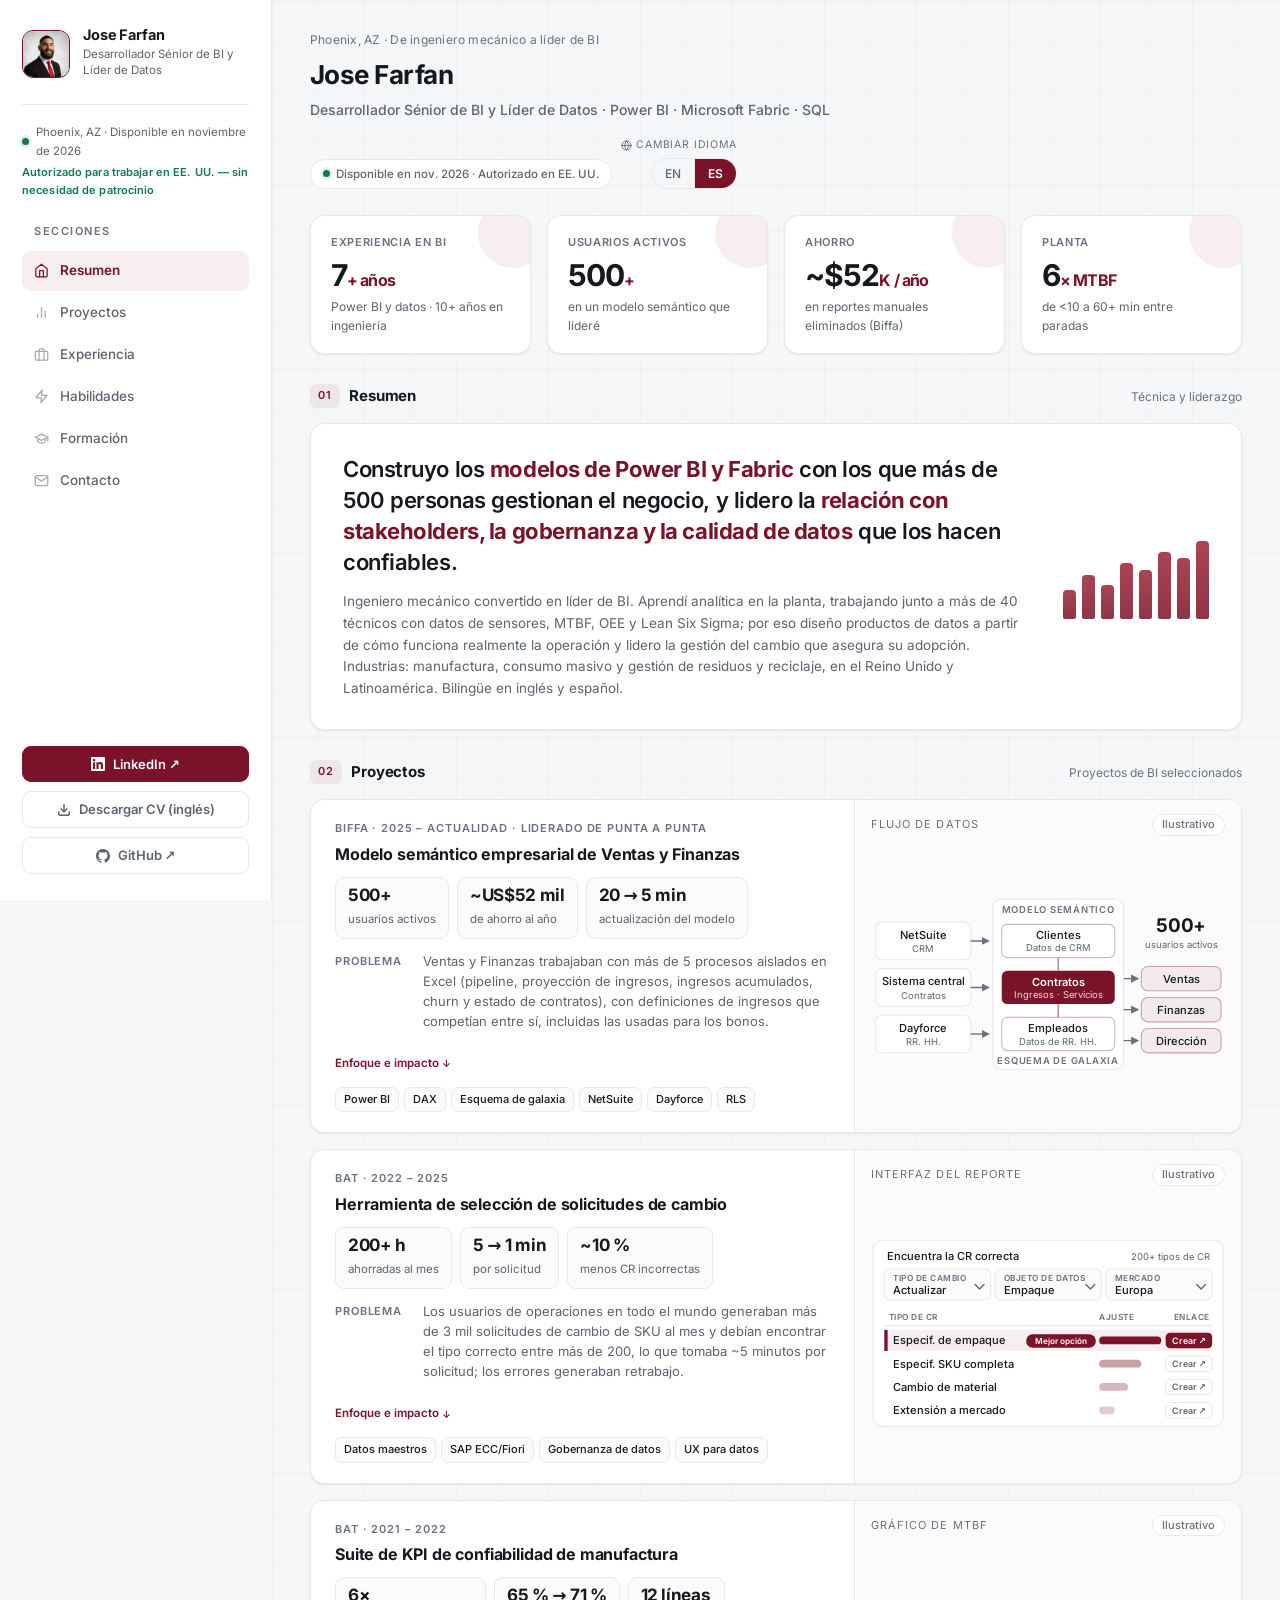
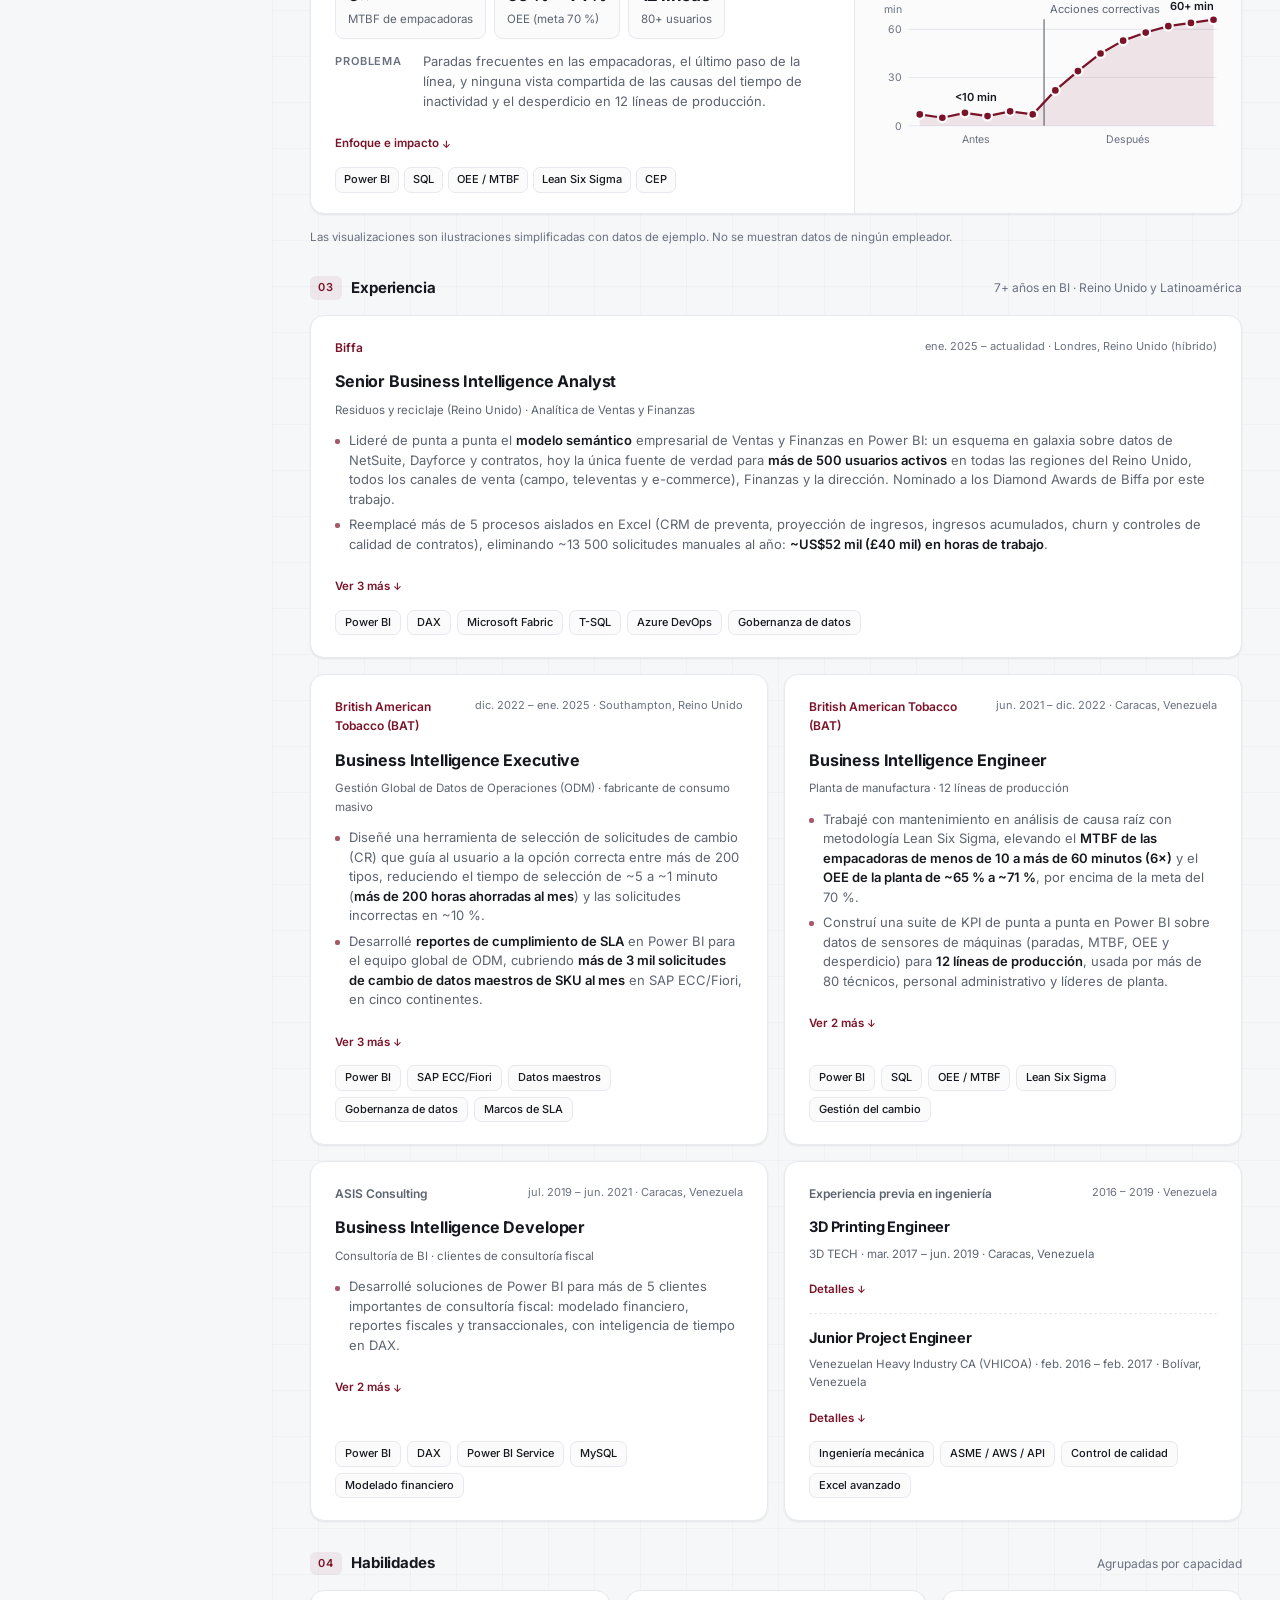
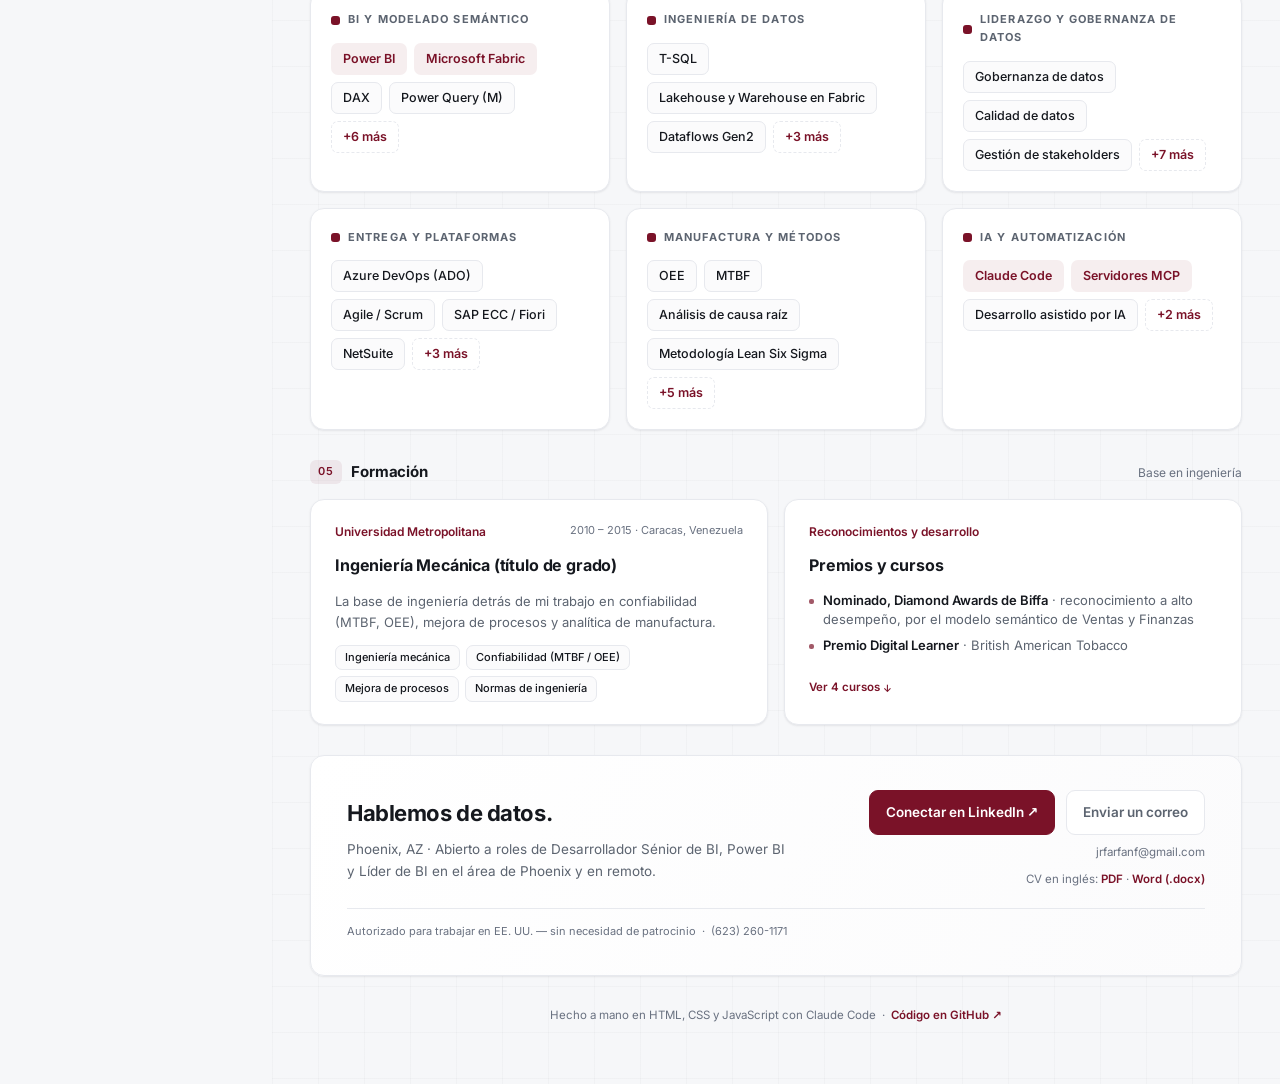
==== commit b93e78e7: "Symmetric tiles, text-left project cards - Skills: equal-height tiles; visible chips chosen so every" ====
--- a/es/index.html
+++ b/es/index.html
@@ -232,7 +232,7 @@
             Construyo los <b>modelos de Power BI y Fabric</b> con los que más de 500 personas gestionan el negocio,
             y lidero la <b>relación con stakeholders, la gobernanza y la calidad de datos</b> que los hacen confiables.
           </p>
-          <p class="vp-sub">Ingeniero mecánico convertido en líder de BI. Aprendí analítica en la planta, trabajando junto a más de 40 técnicos con datos de sensores, MTBF, OEE y Lean Six Sigma; por eso diseño productos de datos a partir de cómo funciona realmente la operación y lidero la gestión del cambio que asegura su adopción. Industrias: manufactura, consumo masivo y gestión de residuos y reciclaje, en el Reino Unido y Latinoamérica.</p>
+          <p class="vp-sub">Ingeniero mecánico convertido en líder de BI. Aprendí analítica en la planta, trabajando junto a más de 40 técnicos con datos de sensores, MTBF, OEE y Lean Six Sigma; por eso diseño productos de datos a partir de cómo funciona realmente la operación y lidero la gestión del cambio que asegura su adopción. Industrias: manufactura, consumo masivo y gestión de residuos y reciclaje, en el Reino Unido y Latinoamérica. Bilingüe en inglés y español.</p>
         </div>
         <div class="spark" id="spark" aria-hidden="true"></div>
       </div>
@@ -648,7 +648,7 @@
 
         <div class="card mtile">
           <h3>Ingeniería de datos</h3>
-          <div class="chips" data-visible="4">
+          <div class="chips" data-visible="3">
             <span class="chip">T-SQL</span>
             <span class="chip">Lakehouse y Warehouse en Fabric</span>
             <span class="chip">Dataflows Gen2</span>
@@ -660,10 +660,10 @@
 
         <div class="card mtile">
           <h3>Liderazgo y gobernanza de datos</h3>
-          <div class="chips" data-visible="5">
-            <span class="chip">Gestión de stakeholders</span>
+          <div class="chips" data-visible="3">
             <span class="chip">Gobernanza de datos</span>
             <span class="chip">Calidad de datos</span>
+            <span class="chip">Gestión de stakeholders</span>
             <span class="chip">Gestión del cambio</span>
             <span class="chip solid">Bilingüe — inglés y español</span>
             <span class="chip">Levantamiento de requerimientos</span>
@@ -692,8 +692,8 @@
           <div class="chips" data-visible="4">
             <span class="chip">OEE</span>
             <span class="chip">MTBF</span>
+            <span class="chip">Análisis de causa raíz</span>
             <span class="chip">Metodología Lean Six Sigma</span>
-            <span class="chip">Análisis de causa raíz</span>
             <span class="chip">Lean Manufacturing</span>
             <span class="chip">Eliminación de pérdidas</span>
             <span class="chip">Control estadístico de procesos (CEP)</span>
@@ -731,6 +731,12 @@
           </div>
           <h3 class="e-role">Ingeniería Mecánica (título de grado)</h3>
           <p>La base de ingeniería detrás de mi trabajo en confiabilidad (MTBF, OEE), mejora de procesos y analítica de manufactura.</p>
+          <div class="e-chips">
+            <span class="chip">Ingeniería mecánica</span>
+            <span class="chip">Confiabilidad (MTBF / OEE)</span>
+            <span class="chip">Mejora de procesos</span>
+            <span class="chip">Normas de ingeniería</span>
+          </div>
         </article>
 
         <article class="card exp">
--- a/styles.css
+++ b/styles.css
@@ -431,7 +431,6 @@
   display: grid;
   grid-template-columns: repeat(3, 1fr);
   gap: 16px;
-  align-items: start;
 }
 .mtile { padding: 20px; }
 .mtile h3 {
@@ -522,7 +521,6 @@
   display: grid;
   grid-template-columns: repeat(2, 1fr);
   gap: 16px;
-  align-items: start;   /* expanding one card never leaves blank space in its neighbor */
 }
 .exp {
   padding: 22px 24px;
@@ -590,7 +588,7 @@
   padding: 0;
   overflow: hidden;
   display: grid;
-  grid-template-columns: minmax(320px, 5fr) 7fr;
+  grid-template-columns: 7fr minmax(320px, 5fr);
   transition: .18s;
 }
 .proj:hover { box-shadow: var(--sh-md); transform: translateY(-2px); }
@@ -598,8 +596,9 @@
 /* Visual panel */
 .proj .viz {
   margin: 0;
+  order: 2;
   background: var(--surface-2);
-  border-right: 1px solid var(--border);
+  border-left: 1px solid var(--border);
   padding: 14px 16px 12px;
   display: flex;
   flex-direction: column;
@@ -786,7 +785,7 @@
   .kpi-row   { grid-template-columns: repeat(2, 1fr); }
   .matrix   { grid-template-columns: repeat(2, 1fr); }
   .proj     { grid-template-columns: 1fr; }
-  .proj .viz { border-right: none; border-bottom: 1px solid var(--border); }
+  .proj .viz { order: 0; border-left: none; border-bottom: 1px solid var(--border); }
   .exp-grid  { grid-template-columns: 1fr; }
   .exp.span2 { grid-column: auto; }
   .valuecard { grid-template-columns: 1fr; }
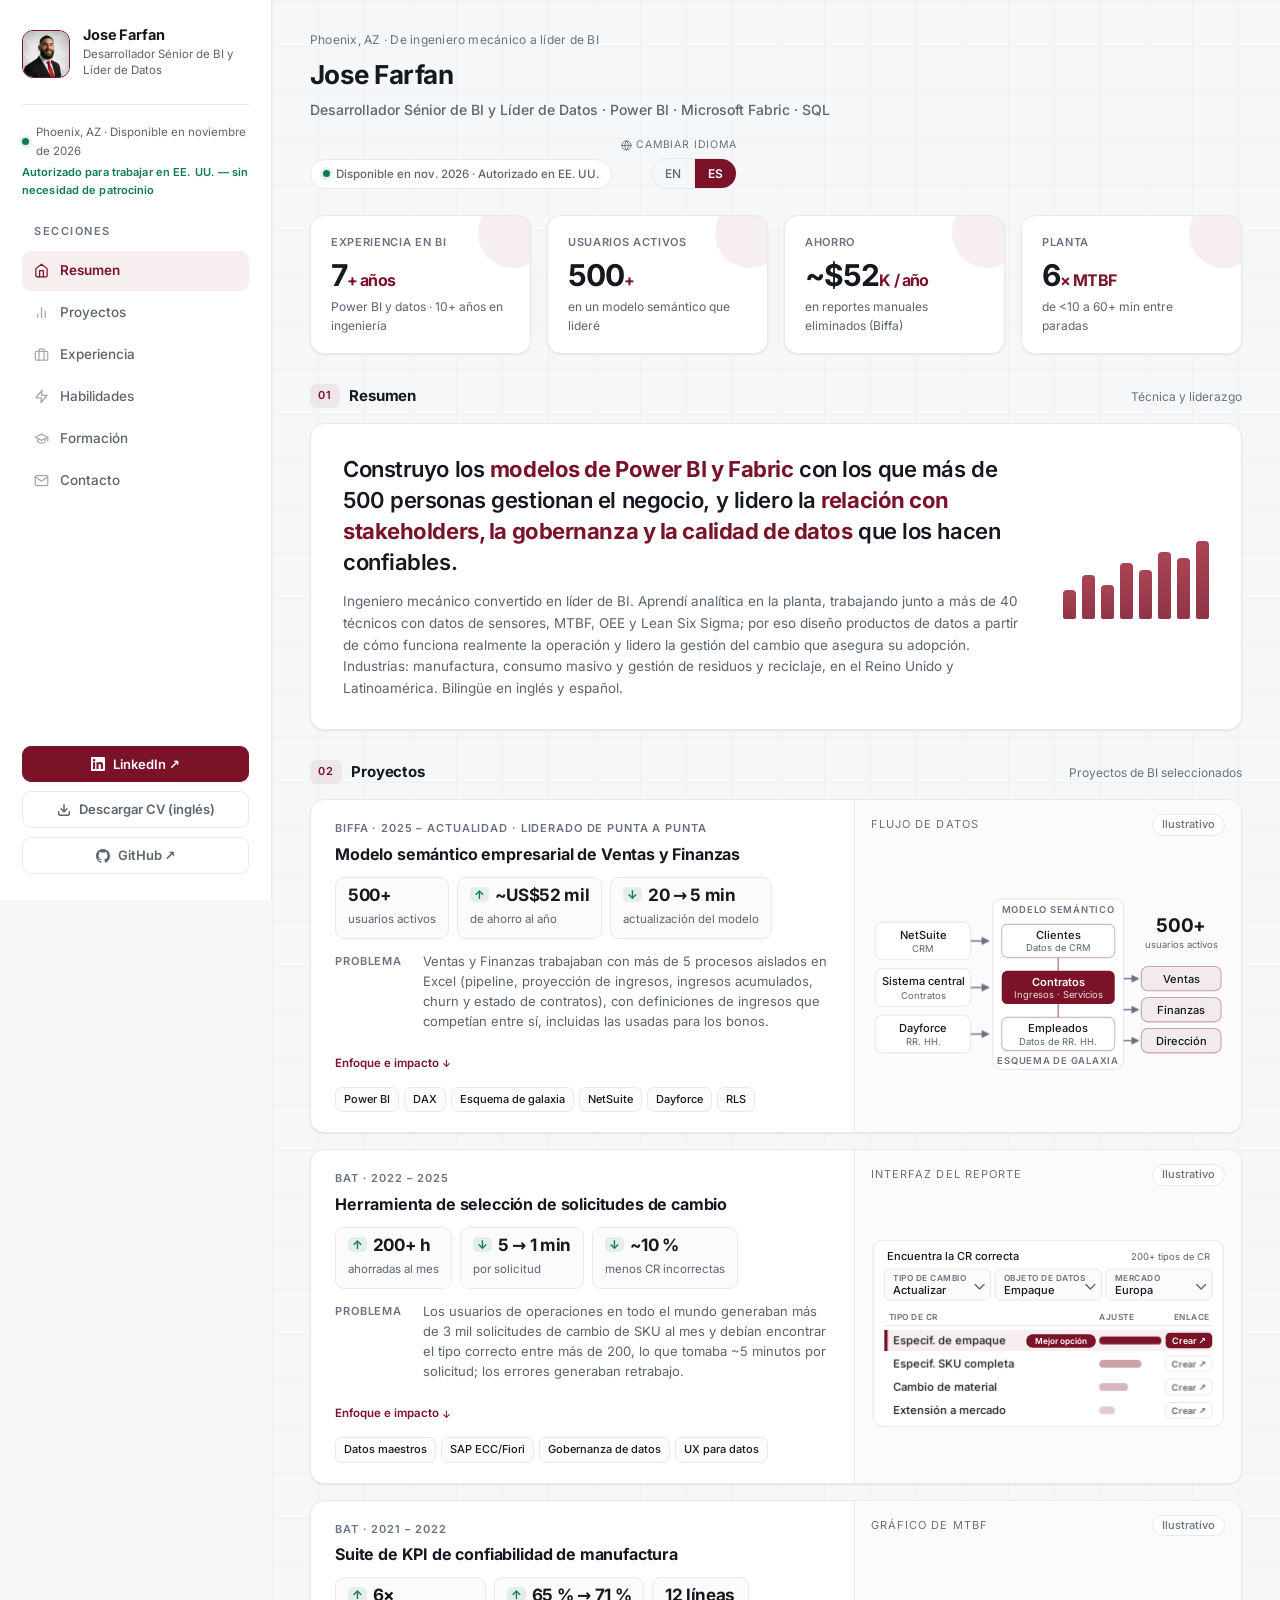
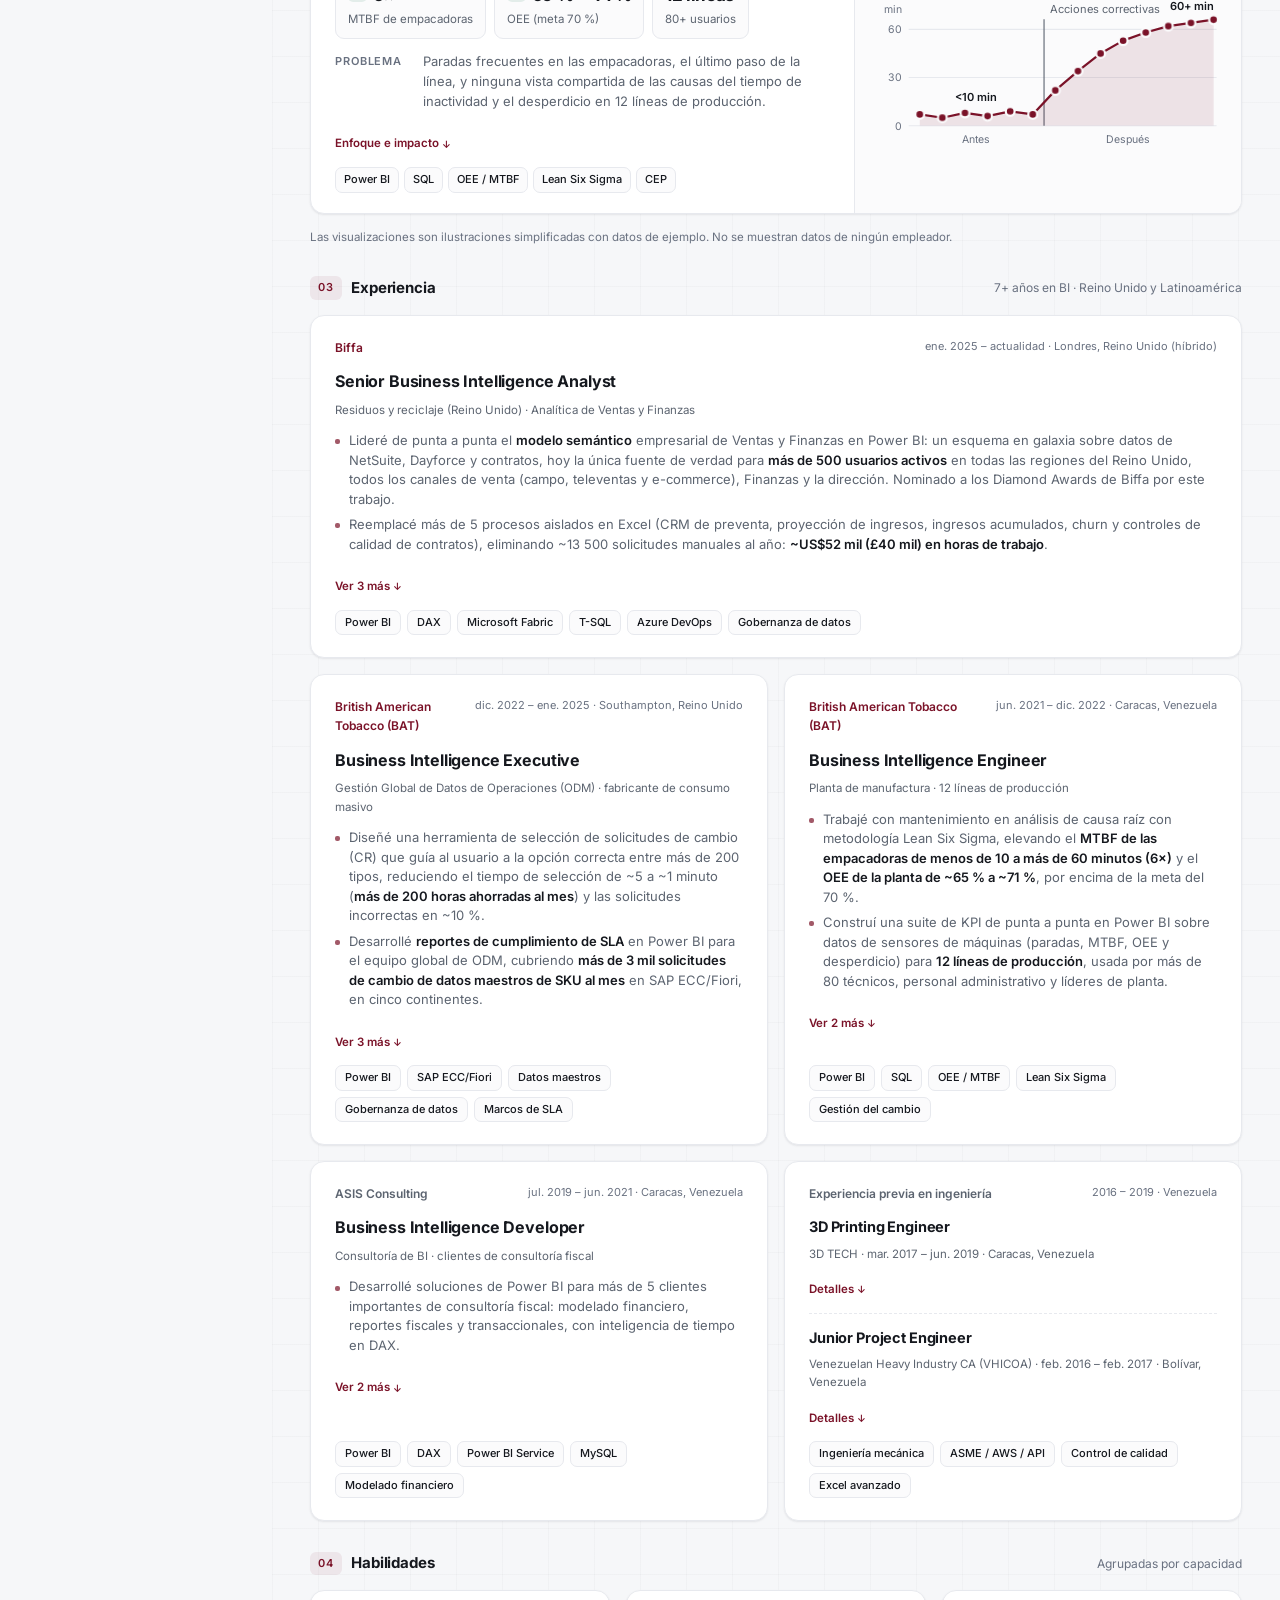
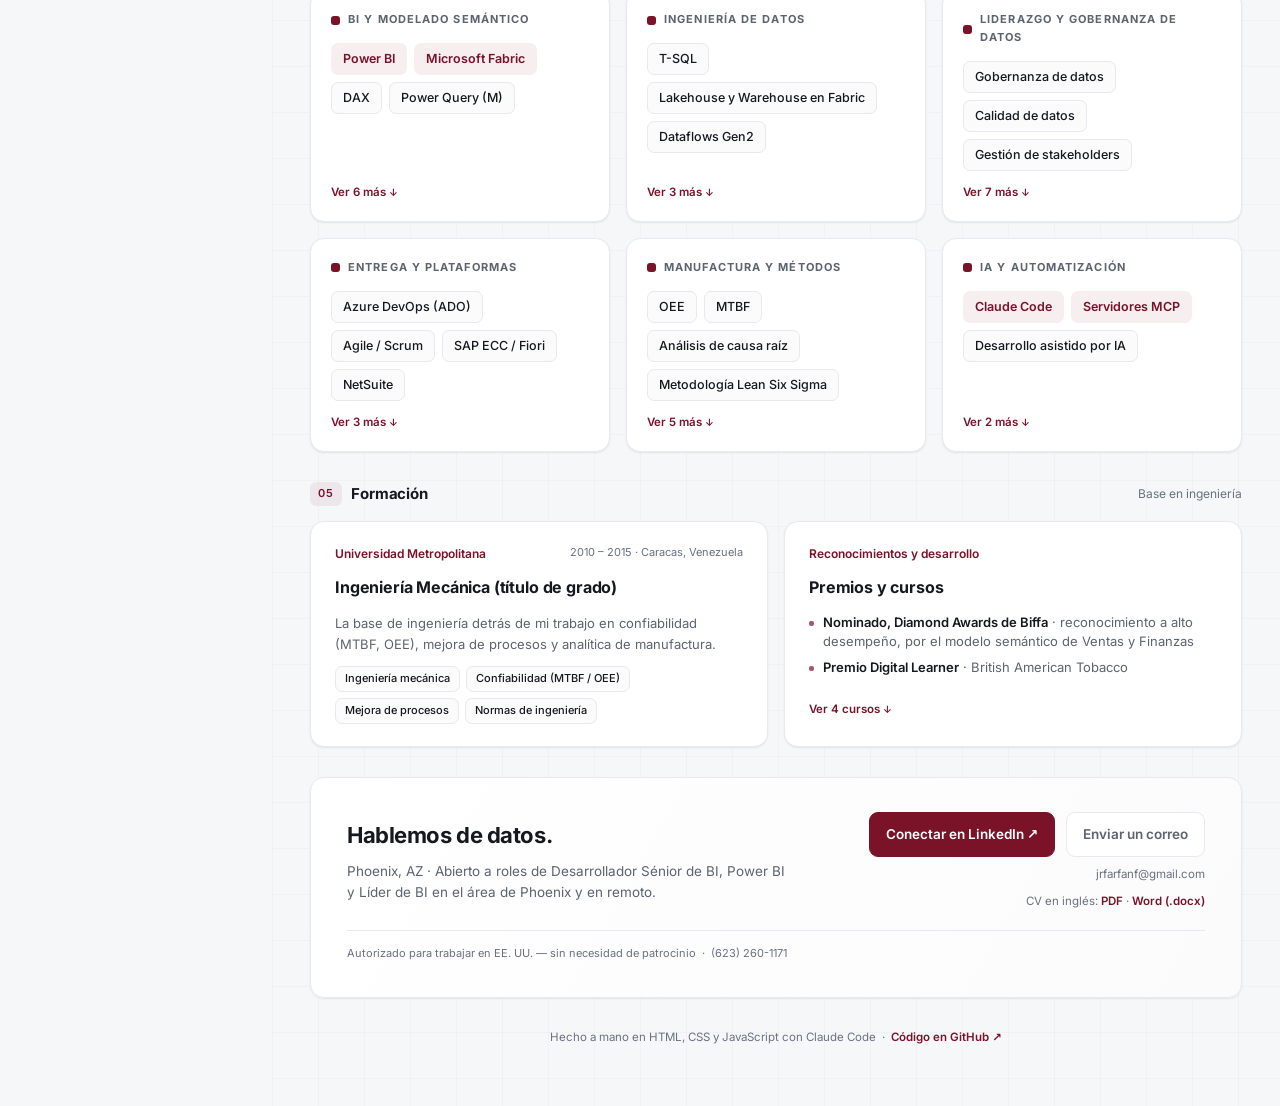
==== commit 7e1f73ed: "Animate project visuals on scroll; trend arrows; clearer skills toggle - Each project visual plays o" ====
--- a/es/index.html
+++ b/es/index.html
@@ -2,6 +2,7 @@
 <html lang="es">
 <head>
   <meta charset="UTF-8">
+  <script>document.documentElement.classList.add('js')</script>
   <meta name="viewport" content="width=device-width, initial-scale=1.0">
   <title>Jose Farfan — Desarrollador Sénior de BI y Líder de Datos · Phoenix, AZ</title>
   <meta name="description" content="Desarrollador Sénior de BI y Líder de Datos en Phoenix, AZ. Power BI, Fabric, DAX, SQL y gobernanza de datos, con formación en ingeniería mecánica y manufactura.">
@@ -255,42 +256,11 @@
               <svg viewBox="0 0 320 168" role="img" aria-labelledby="p1-t p1-d">
               <title id="p1-t">Flujo de datos simplificado de Ventas y Finanzas</title><desc id="p1-d">NetSuite aporta datos de clientes y CRM, el sistema central aporta contratos, ingresos y servicios, y Dayforce aporta datos de empleados y RR. HH. a un único modelo semántico en esquema de galaxia, que sirve a Ventas, Finanzas y la dirección: más de 500 usuarios activos.</desc>
               <defs><marker id="p1-ah" viewBox="0 0 6 6" refX="5" refY="3" markerWidth="6" markerHeight="6" orient="auto"><path d="M0,0 L6,3 L0,6 z" class="dg-ah"/></marker></defs>
-              <rect class="dg-model" x="110" y="8" width="118" height="154" rx="8"/>
-              <text class="dg-cap" x="169" y="21" text-anchor="middle">MODELO SEMÁNTICO</text>
-              <line class="dg-join" x1="169" y1="61" x2="169" y2="73"/><line class="dg-join" x1="169" y1="103" x2="169" y2="115"/>
-              <rect class="dg-box" x="4" y="29" width="86" height="34" rx="6"/>
-              <text class="dg-t dg-strong" x="47" y="44" text-anchor="middle">NetSuite</text>
-              <text class="dg-sub" x="47" y="56" text-anchor="middle">CRM</text>
-              <line class="dg-arrow" x1="90" y1="46" x2="106" y2="46" marker-end="url(#p1-ah)"/>
-              <rect class="dg-dim" x="118" y="31" width="102" height="30" rx="5"/>
-              <text class="dg-t dg-strong" x="169" y="44.5" text-anchor="middle">Clientes</text>
-              <text class="dg-sub" x="169" y="55.5" text-anchor="middle">Datos de CRM</text>
-              <rect class="dg-box" x="4" y="71" width="86" height="34" rx="6"/>
-              <text class="dg-t dg-strong" x="47" y="86" text-anchor="middle">Sistema central</text>
-              <text class="dg-sub" x="47" y="98" text-anchor="middle">Contratos</text>
-              <line class="dg-arrow" x1="90" y1="88" x2="106" y2="88" marker-end="url(#p1-ah)"/>
-              <rect class="dg-fact" x="118" y="73" width="102" height="30" rx="5"/>
-              <text class="dg-t dg-fact-t" x="169" y="86.5" text-anchor="middle">Contratos</text>
-              <text class="dg-sub dg-fact-s" x="169" y="97.5" text-anchor="middle">Ingresos · Servicios</text>
-              <rect class="dg-box" x="4" y="113" width="86" height="34" rx="6"/>
-              <text class="dg-t dg-strong" x="47" y="128" text-anchor="middle">Dayforce</text>
-              <text class="dg-sub" x="47" y="140" text-anchor="middle">RR. HH.</text>
-              <line class="dg-arrow" x1="90" y1="130" x2="106" y2="130" marker-end="url(#p1-ah)"/>
-              <rect class="dg-dim" x="118" y="115" width="102" height="30" rx="5"/>
-              <text class="dg-t dg-strong" x="169" y="128.5" text-anchor="middle">Empleados</text>
-              <text class="dg-sub" x="169" y="139.5" text-anchor="middle">Datos de RR. HH.</text>
-              <text class="dg-cap" x="169" y="157" text-anchor="middle">ESQUEMA DE GALAXIA</text>
-              <text class="dg-big" x="280" y="38" text-anchor="middle">500+</text>
-              <text class="dg-sub" x="280" y="52" text-anchor="middle">usuarios activos</text>
-              <line class="dg-arrow" x1="228" y1="80" x2="241" y2="80" marker-end="url(#p1-ah)"/>
-              <rect class="dg-out" x="244" y="69" width="72" height="22" rx="6"/>
-              <text class="dg-t dg-strong" x="280" y="83.5" text-anchor="middle">Ventas</text>
-              <line class="dg-arrow" x1="228" y1="108" x2="241" y2="108" marker-end="url(#p1-ah)"/>
-              <rect class="dg-out" x="244" y="97" width="72" height="22" rx="6"/>
-              <text class="dg-t dg-strong" x="280" y="111.5" text-anchor="middle">Finanzas</text>
-              <line class="dg-arrow" x1="228" y1="136" x2="241" y2="136" marker-end="url(#p1-ah)"/>
-              <rect class="dg-out" x="244" y="125" width="72" height="22" rx="6"/>
-              <text class="dg-t dg-strong" x="280" y="139.5" text-anchor="middle">Dirección</text>
+              <g class="stg" style="--d:0s"><rect class="dg-box" x="4" y="29" width="86" height="34" rx="6"/><text class="dg-t dg-strong" x="47" y="44" text-anchor="middle">NetSuite</text><text class="dg-sub" x="47" y="56" text-anchor="middle">CRM</text><rect class="dg-box" x="4" y="71" width="86" height="34" rx="6"/><text class="dg-t dg-strong" x="47" y="86" text-anchor="middle">Sistema central</text><text class="dg-sub" x="47" y="98" text-anchor="middle">Contratos</text><rect class="dg-box" x="4" y="113" width="86" height="34" rx="6"/><text class="dg-t dg-strong" x="47" y="128" text-anchor="middle">Dayforce</text><text class="dg-sub" x="47" y="140" text-anchor="middle">RR. HH.</text></g>
+              <g class="stg" style="--d:0.25s"><line class="dg-arrow" x1="90" y1="46" x2="106" y2="46" marker-end="url(#p1-ah)"/><line class="dg-arrow" x1="90" y1="88" x2="106" y2="88" marker-end="url(#p1-ah)"/><line class="dg-arrow" x1="90" y1="130" x2="106" y2="130" marker-end="url(#p1-ah)"/></g>
+              <g class="stg" style="--d:0.4s"><rect class="dg-model" x="110" y="8" width="118" height="154" rx="8"/><text class="dg-cap" x="169" y="21" text-anchor="middle">MODELO SEMÁNTICO</text><line class="dg-join" x1="169" y1="61" x2="169" y2="73"/><line class="dg-join" x1="169" y1="103" x2="169" y2="115"/><rect class="dg-dim" x="118" y="31" width="102" height="30" rx="5"/><text class="dg-t dg-strong" x="169" y="44.5" text-anchor="middle">Clientes</text><text class="dg-sub" x="169" y="55.5" text-anchor="middle">Datos de CRM</text><rect class="dg-fact" x="118" y="73" width="102" height="30" rx="5"/><text class="dg-t dg-fact-t" x="169" y="86.5" text-anchor="middle">Contratos</text><text class="dg-sub dg-fact-s" x="169" y="97.5" text-anchor="middle">Ingresos · Servicios</text><rect class="dg-dim" x="118" y="115" width="102" height="30" rx="5"/><text class="dg-t dg-strong" x="169" y="128.5" text-anchor="middle">Empleados</text><text class="dg-sub" x="169" y="139.5" text-anchor="middle">Datos de RR. HH.</text><text class="dg-cap" x="169" y="157" text-anchor="middle">ESQUEMA DE GALAXIA</text></g>
+              <g class="stg" style="--d:0.75s"><line class="dg-arrow" x1="228" y1="80" x2="241" y2="80" marker-end="url(#p1-ah)"/><line class="dg-arrow" x1="228" y1="108" x2="241" y2="108" marker-end="url(#p1-ah)"/><line class="dg-arrow" x1="228" y1="136" x2="241" y2="136" marker-end="url(#p1-ah)"/></g>
+              <g class="stg" style="--d:0.9s"><text class="dg-big" x="280" y="38" text-anchor="middle">500+</text><text class="dg-sub" x="280" y="52" text-anchor="middle">usuarios activos</text><rect class="dg-out" x="244" y="69" width="72" height="22" rx="6"/><text class="dg-t dg-strong" x="280" y="83.5" text-anchor="middle">Ventas</text><rect class="dg-out" x="244" y="97" width="72" height="22" rx="6"/><text class="dg-t dg-strong" x="280" y="111.5" text-anchor="middle">Finanzas</text><rect class="dg-out" x="244" y="125" width="72" height="22" rx="6"/><text class="dg-t dg-strong" x="280" y="139.5" text-anchor="middle">Dirección</text></g>
               </svg>
             </div>
           </figure>
@@ -299,8 +269,8 @@
             <h3 class="p-title">Modelo semántico empresarial de Ventas y Finanzas</h3>
             <div class="p-kpis">
               <div class="p-kpi"><b>500+</b><span>usuarios activos</span></div>
-              <div class="p-kpi"><b>~US$52 mil</b><span>de ahorro al año</span></div>
-              <div class="p-kpi"><b>20 → 5 min</b><span>actualización del modelo</span></div>
+              <div class="p-kpi"><b><i class="trend" aria-hidden="true">↑</i>~US$52 mil</b><span>de ahorro al año</span></div>
+              <div class="p-kpi"><b><i class="trend" aria-hidden="true">↓</i>20 → 5 min</b><span>actualización del modelo</span></div>
             </div>
             <dl class="p-pai">
               <div><dt>Problema</dt><dd>Ventas y Finanzas trabajaban con más de 5 procesos aislados en Excel (pipeline, proyección de ingresos, ingresos acumulados, churn y estado de contratos), con definiciones de ingresos que competían entre sí, incluidas las usadas para los bonos.</dd></div>
@@ -335,36 +305,14 @@
               <rect class="ui-frame" x="2" y="2" width="316" height="168" rx="8"/>
               <text class="dg-t dg-strong" x="14" y="20">Encuentra la CR correcta</text>
               <text class="dg-sub" x="306" y="20" text-anchor="end">200+ tipos de CR</text>
-              <rect class="ui-slicer" x="12" y="28" width="96" height="28" rx="5"/>
-              <text class="ui-cap" x="20" y="39">TIPO DE CAMBIO</text>
-              <text class="dg-t" x="20" y="51">Actualizar</text>
-              <polyline class="ui-chev" points="94,42 98,46 102,42"/>
-              <rect class="ui-slicer" x="112" y="28" width="96" height="28" rx="5"/>
-              <text class="ui-cap" x="120" y="39">OBJETO DE DATOS</text>
-              <text class="dg-t" x="120" y="51">Empaque</text>
-              <polyline class="ui-chev" points="194,42 198,46 202,42"/>
-              <rect class="ui-slicer" x="212" y="28" width="96" height="28" rx="5"/>
-              <text class="ui-cap" x="220" y="39">MERCADO</text>
-              <text class="dg-t" x="220" y="51">Europa</text>
-              <polyline class="ui-chev" points="294,42 298,46 302,42"/>
-              <text class="ui-cap" x="16" y="74">TIPO DE CR</text>
-              <text class="ui-cap" x="206" y="74">AJUSTE</text>
-              <text class="ui-cap" x="306" y="74" text-anchor="end">ENLACE</text>
-              <line class="ch-grid" x1="12" y1="79" x2="308" y2="79"/>
-              <rect class="ui-best" x="12" y="83" width="296" height="19" rx="3"/><rect class="dg-fact" x="12" y="83" width="3" height="19"/>
-              <text class="dg-t dg-strong" x="20" y="96">Especif. de empaque</text>
-              <rect class="dg-fact" x="140" y="87" width="63" height="12" rx="6"/><text class="ui-badge" x="171.5" y="95.5" text-anchor="middle">Mejor opción</text>
-              <rect class="fn-bar" x="206" y="89" width="56" height="7" rx="3.5" fill-opacity="1"/>
-              <rect class="ui-btn-on" x="266" y="85.5" width="42" height="14" rx="4"/><text class="ui-btn-t on" x="287" y="95.5" text-anchor="middle">Crear ↗</text>
-              <text class="dg-t" x="20" y="117">Especif. SKU completa</text>
-              <rect class="fn-bar" x="206" y="110" width="38" height="7" rx="3.5" fill-opacity="0.4"/>
-              <rect class="ui-btn" x="266" y="106.5" width="42" height="14" rx="4"/><text class="ui-btn-t" x="287" y="116.5" text-anchor="middle">Crear ↗</text>
-              <text class="dg-t" x="20" y="138">Cambio de material</text>
-              <rect class="fn-bar" x="206" y="131" width="26" height="7" rx="3.5" fill-opacity="0.3"/>
-              <rect class="ui-btn" x="266" y="127.5" width="42" height="14" rx="4"/><text class="ui-btn-t" x="287" y="137.5" text-anchor="middle">Crear ↗</text>
-              <text class="dg-t" x="20" y="159">Extensión a mercado</text>
-              <rect class="fn-bar" x="206" y="152" width="14" height="7" rx="3.5" fill-opacity="0.22"/>
-              <rect class="ui-btn" x="266" y="148.5" width="42" height="14" rx="4"/><text class="ui-btn-t" x="287" y="158.5" text-anchor="middle">Crear ↗</text>
+              <g class="stg" style="--d:0s"><rect class="ui-slicer" x="12" y="28" width="96" height="28" rx="5"/><text class="ui-cap" x="20" y="39">TIPO DE CAMBIO</text><text class="dg-t" x="20" y="51">Actualizar</text><polyline class="ui-chev" points="94,42 98,46 102,42"/><rect class="ui-slicer" x="112" y="28" width="96" height="28" rx="5"/><text class="ui-cap" x="120" y="39">OBJETO DE DATOS</text><text class="dg-t" x="120" y="51">Empaque</text><polyline class="ui-chev" points="194,42 198,46 202,42"/><rect class="ui-slicer" x="212" y="28" width="96" height="28" rx="5"/><text class="ui-cap" x="220" y="39">MERCADO</text><text class="dg-t" x="220" y="51">Europa</text><polyline class="ui-chev" points="294,42 298,46 302,42"/></g>
+              <g class="stg" style="--d:0.2s"><text class="ui-cap" x="16" y="74">TIPO DE CR</text><text class="ui-cap" x="206" y="74">AJUSTE</text><text class="ui-cap" x="306" y="74" text-anchor="end">ENLACE</text><line class="ch-grid" x1="12" y1="79" x2="308" y2="79"/></g>
+              <g class="stg" style="--d:1.05s"><rect class="ui-best" x="12" y="83" width="296" height="19" rx="3"/><rect class="dg-fact" x="12" y="83" width="3" height="19"/></g>
+              <g class="stg" style="--d:0.3s"><text class="dg-t dg-strong" x="20" y="96">Especif. de empaque</text><rect class="fn-bar grow" style="--d:0.5s" x="206" y="89" width="56" height="7" rx="3.5" fill-opacity="1"/><rect class="ui-btn" x="266" y="85.5" width="42" height="14" rx="4"/><text class="ui-btn-t" x="287" y="95.5" text-anchor="middle">Crear ↗</text></g>
+              <g class="stg" style="--d:0.4s"><text class="dg-t" x="20" y="117">Especif. SKU completa</text><rect class="fn-bar grow" style="--d:0.6s" x="206" y="110" width="38" height="7" rx="3.5" fill-opacity="0.4"/><rect class="ui-btn" x="266" y="106.5" width="42" height="14" rx="4"/><text class="ui-btn-t" x="287" y="116.5" text-anchor="middle">Crear ↗</text></g>
+              <g class="stg" style="--d:0.5s"><text class="dg-t" x="20" y="138">Cambio de material</text><rect class="fn-bar grow" style="--d:0.7s" x="206" y="131" width="26" height="7" rx="3.5" fill-opacity="0.3"/><rect class="ui-btn" x="266" y="127.5" width="42" height="14" rx="4"/><text class="ui-btn-t" x="287" y="137.5" text-anchor="middle">Crear ↗</text></g>
+              <g class="stg" style="--d:0.6s"><text class="dg-t" x="20" y="159">Extensión a mercado</text><rect class="fn-bar grow" style="--d:0.8s" x="206" y="152" width="14" height="7" rx="3.5" fill-opacity="0.22"/><rect class="ui-btn" x="266" y="148.5" width="42" height="14" rx="4"/><text class="ui-btn-t" x="287" y="158.5" text-anchor="middle">Crear ↗</text></g>
+              <g class="stg" style="--d:1.15s"><rect class="dg-fact" x="140" y="87" width="63" height="12" rx="6"/><text class="ui-badge" x="171.5" y="95.5" text-anchor="middle">Mejor opción</text><rect class="ui-btn-on" x="266" y="85.5" width="42" height="14" rx="4"/><text class="ui-btn-t on" x="287" y="95.5" text-anchor="middle">Crear ↗</text></g>
               </svg>
             </div>
           </figure>
@@ -372,9 +320,9 @@
             <div class="p-co">BAT · 2022 – 2025</div>
             <h3 class="p-title">Herramienta de selección de solicitudes de cambio</h3>
             <div class="p-kpis">
-              <div class="p-kpi"><b>200+ h</b><span>ahorradas al mes</span></div>
-              <div class="p-kpi"><b>5 → 1 min</b><span>por solicitud</span></div>
-              <div class="p-kpi"><b>~10 %</b><span>menos CR incorrectas</span></div>
+              <div class="p-kpi"><b><i class="trend" aria-hidden="true">↑</i>200+ h</b><span>ahorradas al mes</span></div>
+              <div class="p-kpi"><b><i class="trend" aria-hidden="true">↓</i>5 → 1 min</b><span>por solicitud</span></div>
+              <div class="p-kpi"><b><i class="trend" aria-hidden="true">↓</i>~10 %</b><span>menos CR incorrectas</span></div>
             </div>
             <dl class="p-pai">
               <div><dt>Problema</dt><dd>Los usuarios de operaciones en todo el mundo generaban más de 3 mil solicitudes de cambio de SKU al mes y debían encontrar el tipo correcto entre más de 200, lo que tomaba ~5 minutos por solicitud; los errores generaban retrabajo.</dd></div>
@@ -408,28 +356,27 @@
               <line class="ch-grid" x1="34" y1="74.5" x2="312" y2="74.5"/><text class="ch-axis" x="28" y="78.0" text-anchor="end">30</text>
               <line class="ch-grid" x1="34" y1="31.0" x2="312" y2="31.0"/><text class="ch-axis" x="28" y="34.5" text-anchor="end">60</text>
               <text class="ch-axis" x="28" y="16" text-anchor="end">min</text>
-              <line class="ch-mark" x1="156.2" y1="22" x2="156.2" y2="118"/>
-              <text class="ch-lab" x="161.2" y="16">Acciones correctivas</text>
-              <path class="ch-area" d="M44.0,118 L44.0,107.8 L64.4,110.8 L84.8,106.4 L105.2,109.3 L125.6,105.0 L146.0,107.8 L166.4,86.1 L186.8,68.7 L207.2,52.8 L227.6,41.2 L248.0,33.9 L268.4,28.1 L288.8,25.2 L309.2,22.3 L309.2,118 Z"/>
-              <polyline class="ch-line" points="44.0,107.8 64.4,110.8 84.8,106.4 105.2,109.3 125.6,105.0 146.0,107.8 166.4,86.1 186.8,68.7 207.2,52.8 227.6,41.2 248.0,33.9 268.4,28.1 288.8,25.2 309.2,22.3"/>
-              <circle class="ch-dot" cx="44.0" cy="107.8" r="4"><title>Semana de ejemplo 1: 7 min</title></circle>
-              <circle class="ch-dot" cx="64.4" cy="110.8" r="4"><title>Semana de ejemplo 2: 5 min</title></circle>
-              <circle class="ch-dot" cx="84.8" cy="106.4" r="4"><title>Semana de ejemplo 3: 8 min</title></circle>
-              <circle class="ch-dot" cx="105.2" cy="109.3" r="4"><title>Semana de ejemplo 4: 6 min</title></circle>
-              <circle class="ch-dot" cx="125.6" cy="105.0" r="4"><title>Semana de ejemplo 5: 9 min</title></circle>
-              <circle class="ch-dot" cx="146.0" cy="107.8" r="4"><title>Semana de ejemplo 6: 7 min</title></circle>
-              <circle class="ch-dot" cx="166.4" cy="86.1" r="4"><title>Semana de ejemplo 7: 22 min</title></circle>
-              <circle class="ch-dot" cx="186.8" cy="68.7" r="4"><title>Semana de ejemplo 8: 34 min</title></circle>
-              <circle class="ch-dot" cx="207.2" cy="52.8" r="4"><title>Semana de ejemplo 9: 45 min</title></circle>
-              <circle class="ch-dot" cx="227.6" cy="41.2" r="4"><title>Semana de ejemplo 10: 53 min</title></circle>
-              <circle class="ch-dot" cx="248.0" cy="33.9" r="4"><title>Semana de ejemplo 11: 58 min</title></circle>
-              <circle class="ch-dot" cx="268.4" cy="28.1" r="4"><title>Semana de ejemplo 12: 62 min</title></circle>
-              <circle class="ch-dot" cx="288.8" cy="25.2" r="4"><title>Semana de ejemplo 13: 64 min</title></circle>
-              <circle class="ch-dot" cx="309.2" cy="22.3" r="4"><title>Semana de ejemplo 14: 66 min</title></circle>
-              <text class="ch-lab ch-strong" x="95" y="96.0" text-anchor="middle">&lt;10 min</text>
-              <text class="ch-lab ch-strong" x="309.2" y="13.3" text-anchor="end">60+ min</text>
               <text class="ch-axis" x="95" y="134" text-anchor="middle">Antes</text>
               <text class="ch-axis" x="232" y="134" text-anchor="middle">Después</text>
+              <g class="stg" style="--d:0.45s"><line class="ch-mark" x1="156.2" y1="22" x2="156.2" y2="118"/><text class="ch-lab" x="161.2" y="16">Acciones correctivas</text></g>
+              <g class="stg" style="--d:1.0s"><path class="ch-area" d="M44.0,118 L44.0,107.8 L64.4,110.8 L84.8,106.4 L105.2,109.3 L125.6,105.0 L146.0,107.8 L166.4,86.1 L186.8,68.7 L207.2,52.8 L227.6,41.2 L248.0,33.9 L268.4,28.1 L288.8,25.2 L309.2,22.3 L309.2,118 Z"/></g>
+              <polyline class="ch-line draw" pathLength="1" points="44.0,107.8 64.4,110.8 84.8,106.4 105.2,109.3 125.6,105.0 146.0,107.8 166.4,86.1 186.8,68.7 207.2,52.8 227.6,41.2 248.0,33.9 268.4,28.1 288.8,25.2 309.2,22.3"/>
+              <circle class="ch-dot pop" style="--i:0" cx="44.0" cy="107.8" r="4"><title>Semana de ejemplo 1: 7 min</title></circle>
+              <circle class="ch-dot pop" style="--i:1" cx="64.4" cy="110.8" r="4"><title>Semana de ejemplo 2: 5 min</title></circle>
+              <circle class="ch-dot pop" style="--i:2" cx="84.8" cy="106.4" r="4"><title>Semana de ejemplo 3: 8 min</title></circle>
+              <circle class="ch-dot pop" style="--i:3" cx="105.2" cy="109.3" r="4"><title>Semana de ejemplo 4: 6 min</title></circle>
+              <circle class="ch-dot pop" style="--i:4" cx="125.6" cy="105.0" r="4"><title>Semana de ejemplo 5: 9 min</title></circle>
+              <circle class="ch-dot pop" style="--i:5" cx="146.0" cy="107.8" r="4"><title>Semana de ejemplo 6: 7 min</title></circle>
+              <circle class="ch-dot pop" style="--i:6" cx="166.4" cy="86.1" r="4"><title>Semana de ejemplo 7: 22 min</title></circle>
+              <circle class="ch-dot pop" style="--i:7" cx="186.8" cy="68.7" r="4"><title>Semana de ejemplo 8: 34 min</title></circle>
+              <circle class="ch-dot pop" style="--i:8" cx="207.2" cy="52.8" r="4"><title>Semana de ejemplo 9: 45 min</title></circle>
+              <circle class="ch-dot pop" style="--i:9" cx="227.6" cy="41.2" r="4"><title>Semana de ejemplo 10: 53 min</title></circle>
+              <circle class="ch-dot pop" style="--i:10" cx="248.0" cy="33.9" r="4"><title>Semana de ejemplo 11: 58 min</title></circle>
+              <circle class="ch-dot pop" style="--i:11" cx="268.4" cy="28.1" r="4"><title>Semana de ejemplo 12: 62 min</title></circle>
+              <circle class="ch-dot pop" style="--i:12" cx="288.8" cy="25.2" r="4"><title>Semana de ejemplo 13: 64 min</title></circle>
+              <circle class="ch-dot pop" style="--i:13" cx="309.2" cy="22.3" r="4"><title>Semana de ejemplo 14: 66 min</title></circle>
+              <g class="stg" style="--d:0.3s"><text class="ch-lab ch-strong" x="95" y="96.0" text-anchor="middle">&lt;10 min</text></g>
+              <g class="stg" style="--d:1.2s"><text class="ch-lab ch-strong" x="309.2" y="13.3" text-anchor="end">60+ min</text></g>
               </svg>
             </div>
           </figure>
@@ -437,8 +384,8 @@
             <div class="p-co">BAT · 2021 – 2022</div>
             <h3 class="p-title">Suite de KPI de confiabilidad de manufactura</h3>
             <div class="p-kpis">
-              <div class="p-kpi"><b>6×</b><span>MTBF de empacadoras</span></div>
-              <div class="p-kpi"><b>65 % → 71 %</b><span>OEE (meta 70 %)</span></div>
+              <div class="p-kpi"><b><i class="trend" aria-hidden="true">↑</i>6×</b><span>MTBF de empacadoras</span></div>
+              <div class="p-kpi"><b><i class="trend" aria-hidden="true">↑</i>65 % → 71 %</b><span>OEE (meta 70 %)</span></div>
               <div class="p-kpi"><b>12 líneas</b><span>80+ usuarios</span></div>
             </div>
             <dl class="p-pai">
--- a/styles.css
+++ b/styles.css
@@ -432,7 +432,23 @@
   grid-template-columns: repeat(3, 1fr);
   gap: 16px;
 }
-.mtile { padding: 20px; }
+.mtile { padding: 20px; display: flex; flex-direction: column; }
+.more-toggle {
+  margin-top: auto;
+  padding-top: 12px;
+  align-self: flex-start;
+  background: none;
+  border: 0;
+  font: inherit;
+  font-size: 11.5px;
+  font-weight: 600;
+  color: var(--accent);
+  cursor: pointer;
+  -webkit-tap-highlight-color: transparent;
+}
+.more-toggle::after { content: " ↓"; font-size: 10px; }
+.more-toggle[aria-expanded="true"]::after { content: " ↑"; }
+.more-toggle:hover { text-decoration: underline; }
 .mtile h3 {
   font-size: 11px;
   font-weight: 700;
@@ -465,15 +481,6 @@
   cursor: default;
 }
 .chip:hover { border-color: var(--accent); color: var(--accent); background: var(--accent-dim); }
-.chip-toggle {
-  font-family: inherit;
-  line-height: inherit;
-  cursor: pointer;
-  color: var(--accent);
-  background: var(--surface);
-  border-style: dashed;
-  font-weight: 600;
-}
 .chip.solid  { background: var(--accent-dim); border-color: transparent; color: var(--accent); font-weight: 600; }
 
 /* ── Read More ───────────────────────────────────────────────── */
@@ -667,6 +674,28 @@
 .ch-line   { fill: none; stroke: var(--accent); stroke-width: 2; stroke-linejoin: round; stroke-linecap: round; }
 .ch-dot    { fill: var(--accent); stroke: var(--surface-2); stroke-width: 2; }
 
+/* Entrance animations: play once when the visual scrolls into view (script.js adds .in-view).
+   Final state is the default, so no-JS, print and reduced-motion all see the complete visual. */
+@media (prefers-reduced-motion: no-preference) {
+  .js .viz .stg  { opacity: 0; }
+  .js .viz .draw { stroke-dasharray: 1; stroke-dashoffset: 1; }
+  .js .viz .pop  { opacity: 0; transform: scale(.3); transform-box: fill-box; transform-origin: center; }
+  .js .viz .grow { transform: scaleX(0); transform-box: fill-box; transform-origin: left center; }
+  .js .viz.in-view .stg  { animation: vizFade .5s ease-out var(--d, 0s) forwards; }
+  .js .viz.in-view .draw { animation: vizDraw 1.2s ease-in-out .1s forwards; }
+  .js .viz.in-view .pop  { animation: vizPop .28s ease-out calc(.12s + .075s * var(--i)) forwards; }
+  .js .viz.in-view .grow { animation: vizGrow .6s ease-out var(--d, 0s) forwards; }
+}
+@keyframes vizFade { from { opacity: 0; transform: translateY(4px); } to { opacity: 1; transform: none; } }
+@keyframes vizDraw { to { stroke-dashoffset: 0; } }
+@keyframes vizPop  { to { opacity: 1; transform: scale(1); } }
+@keyframes vizGrow { to { transform: scaleX(1); } }
+@media print {
+  .js .viz .stg, .js .viz .pop { opacity: 1 !important; transform: none !important; }
+  .js .viz .draw { stroke-dashoffset: 0 !important; }
+  .js .viz .grow { transform: none !important; }
+}
+
 /* Case-study body */
 .proj .p-body {
   padding: 20px 24px;
@@ -693,6 +722,17 @@
 }
 .p-kpi b    { display: block; font-size: 17px; font-weight: 700; letter-spacing: -.02em; line-height: 1.2; }
 .p-kpi span { font-size: 11.5px; color: var(--muted); }
+.p-kpi .trend {
+  font-style: normal;
+  font-size: 12px;
+  font-weight: 700;
+  color: var(--good);
+  background: var(--good-dim);
+  border-radius: 5px;
+  padding: 0 4px;
+  margin-right: 6px;
+  vertical-align: 2px;
+}
 .p-pai { display: grid; gap: 7px; }
 .p-pai > div { display: grid; grid-template-columns: 78px 1fr; gap: 10px; }
 .p-pai dt {
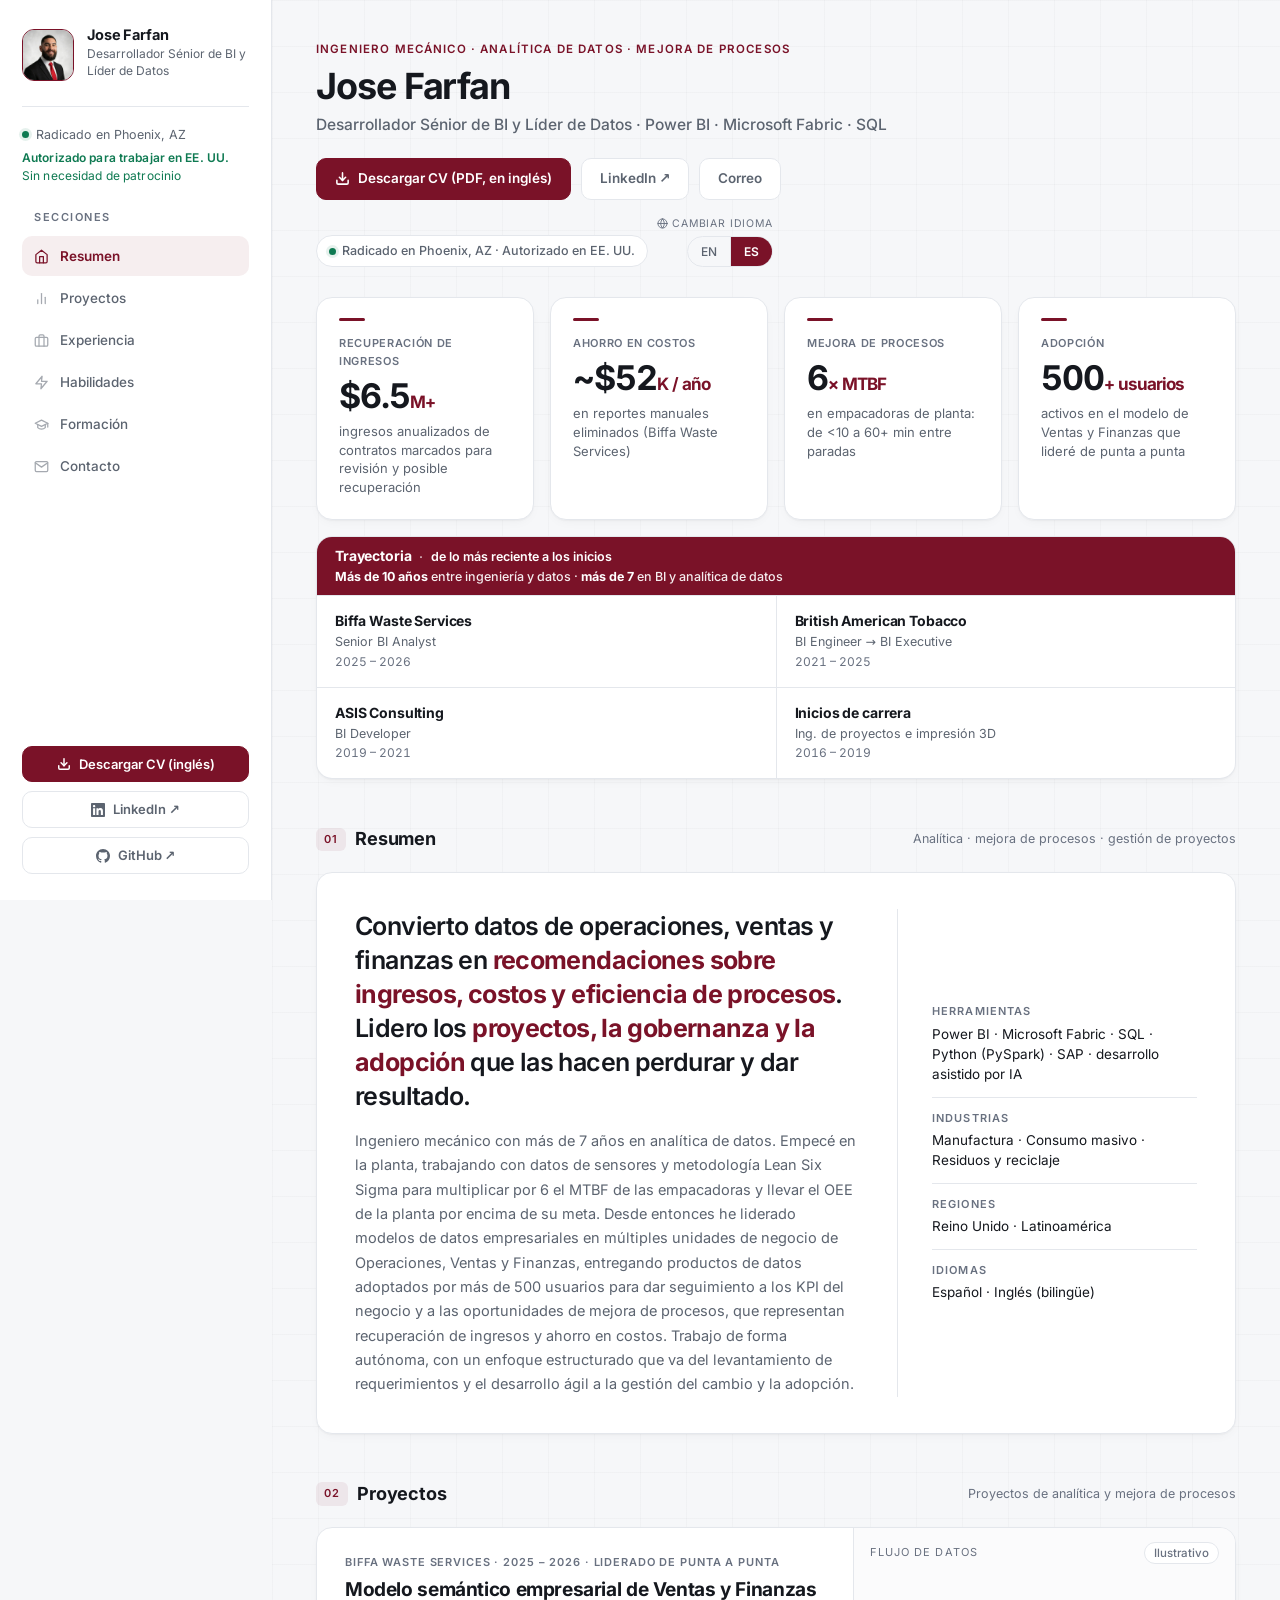
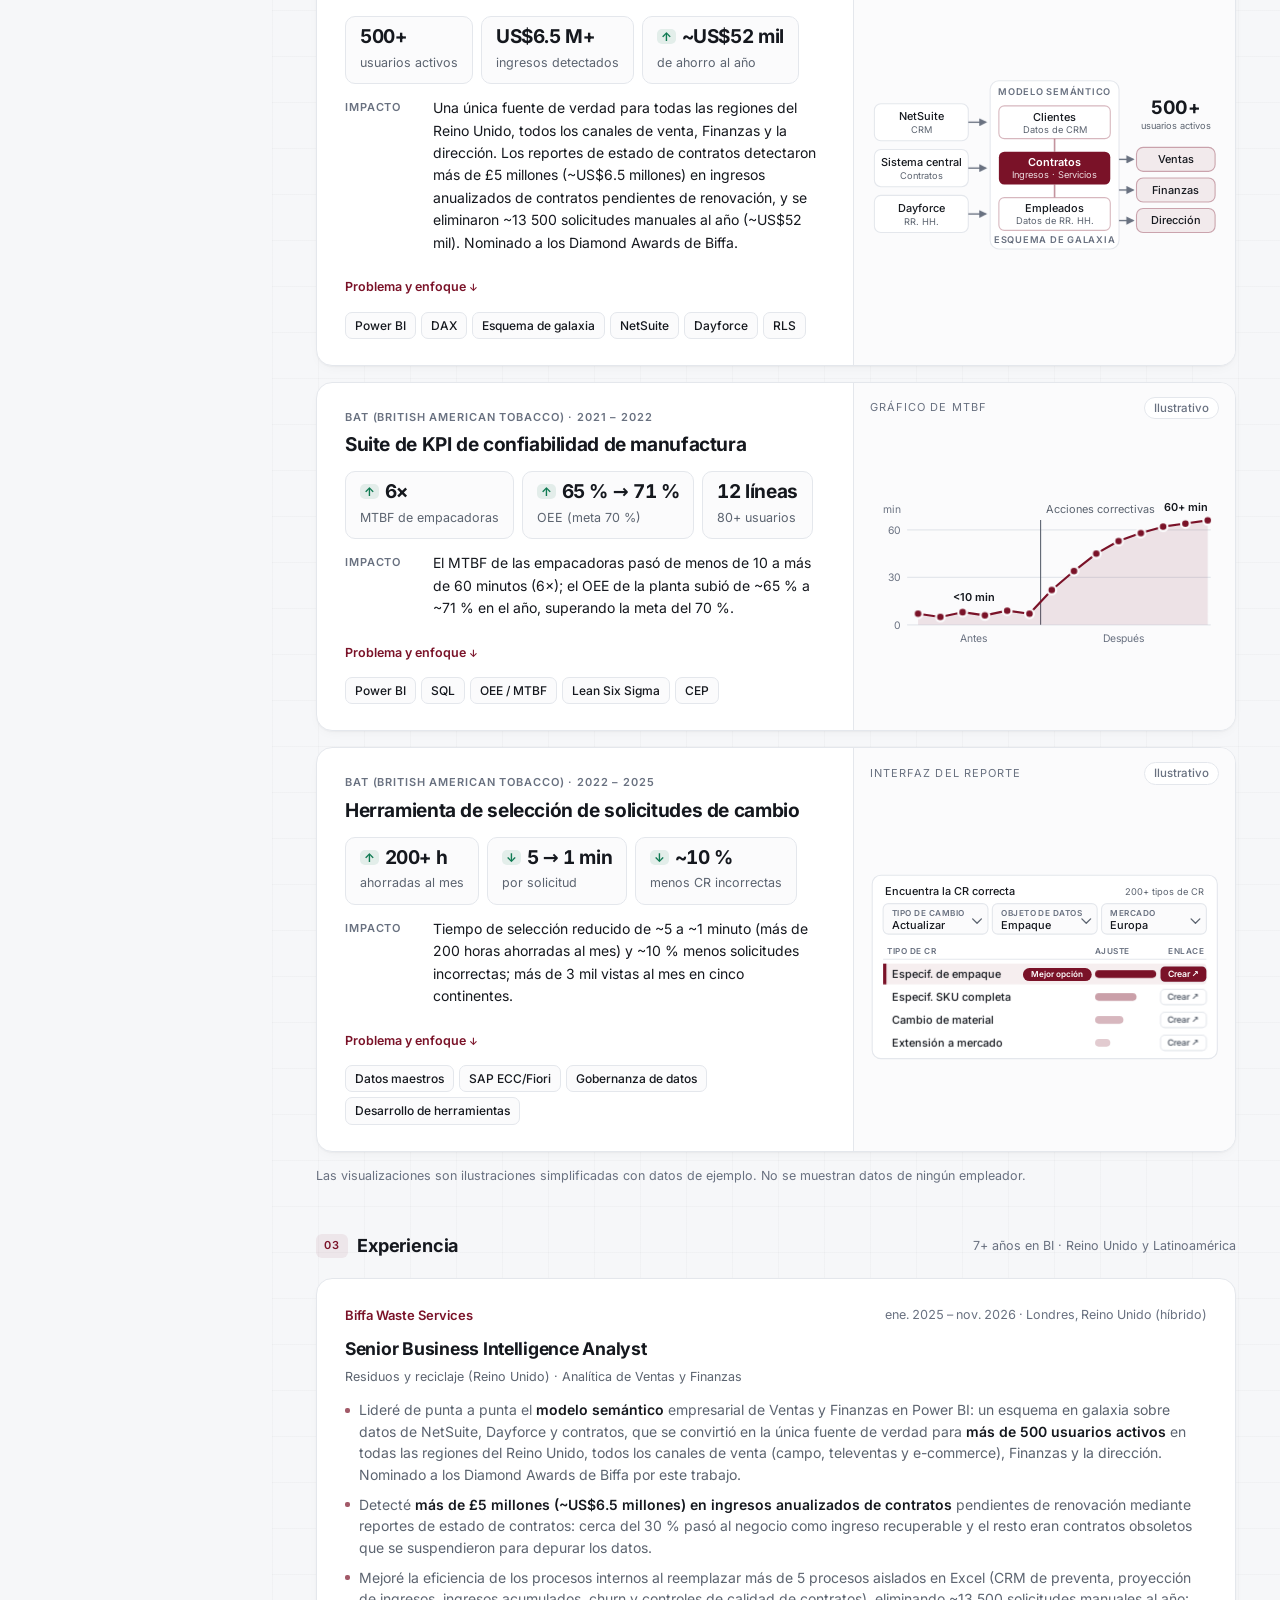
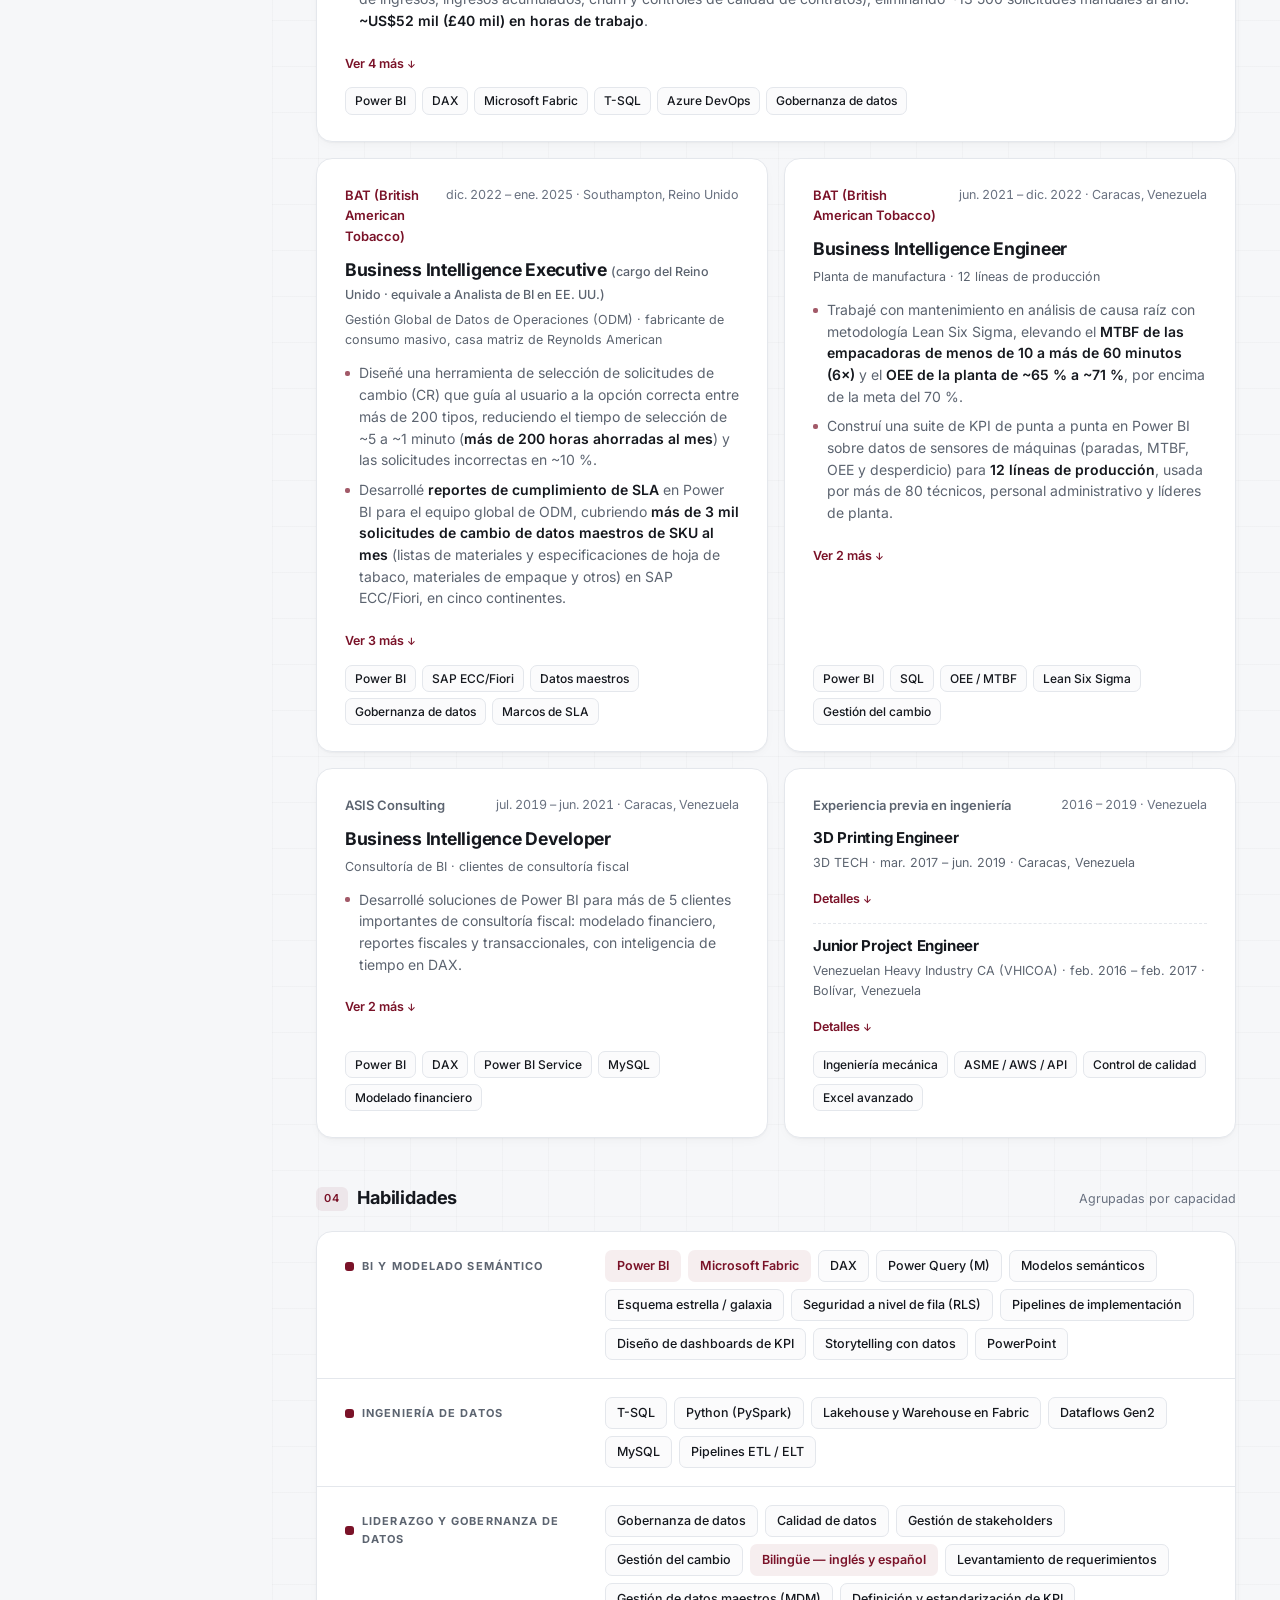
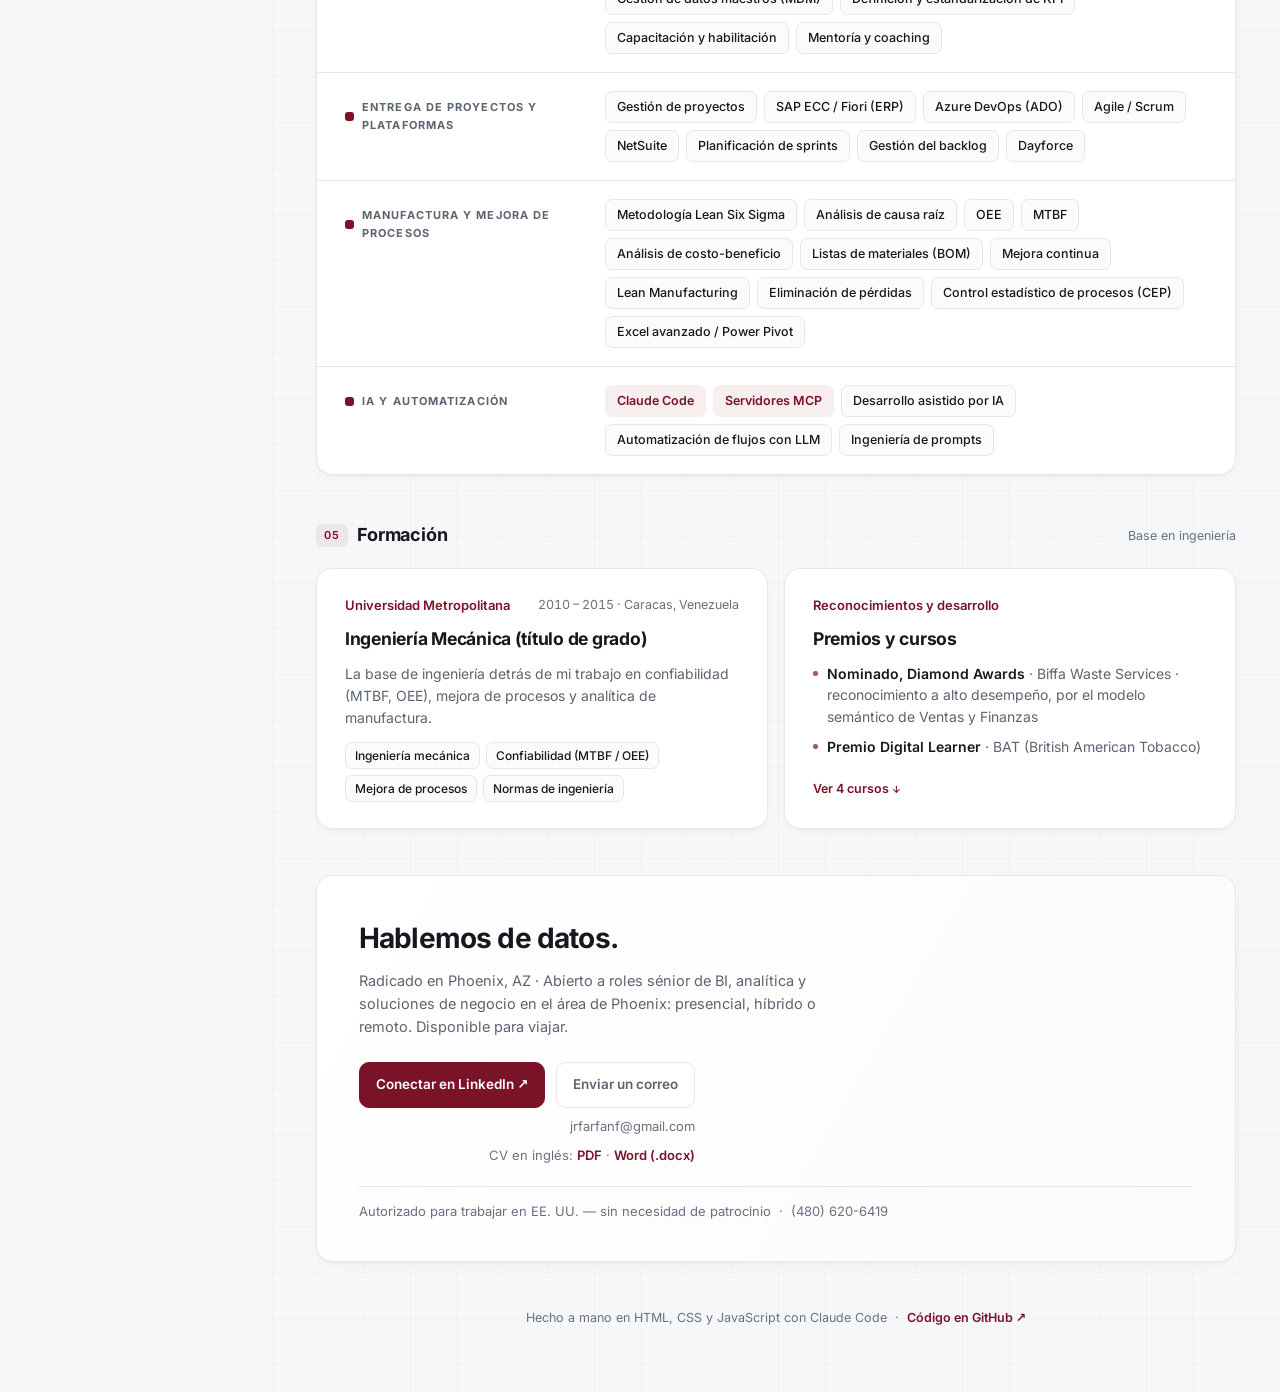
==== commit ba64989a: "Phoenix relocation, recruiter-first redesign and content refresh - Status "Based in Phoenix, AZ", ne" ====
--- a/es/index.html
+++ b/es/index.html
@@ -5,7 +5,7 @@
   <script>document.documentElement.classList.add('js')</script>
   <meta name="viewport" content="width=device-width, initial-scale=1.0">
   <title>Jose Farfan — Desarrollador Sénior de BI y Líder de Datos · Phoenix, AZ</title>
-  <meta name="description" content="Desarrollador Sénior de BI y Líder de Datos en Phoenix, AZ. Power BI, Fabric, DAX, SQL y gobernanza de datos, con formación en ingeniería mecánica y manufactura.">
+  <meta name="description" content="Desarrollador Sénior de BI y Líder de Datos en Phoenix, AZ. Analítica, mejora de procesos y gestión de proyectos para manufactura, ventas y finanzas. Ingeniero mecánico.">
   <meta name="author" content="Jose Farfan">
   <meta name="theme-color" content="#7A1228">
   <link rel="canonical" href="https://josefarfan.com/es/">
@@ -16,7 +16,7 @@
   <meta property="og:type"             content="profile">
   <meta property="og:site_name"        content="Jose Farfan">
   <meta property="og:title"            content="Jose Farfan — Desarrollador Sénior de BI y Líder de Datos · Phoenix, AZ">
-  <meta property="og:description"      content="Power BI, Microsoft Fabric, DAX y SQL, junto con el liderazgo en stakeholders, gobernanza y calidad de datos que los respalda. Ingeniero mecánico. Phoenix, AZ · autorizado para trabajar en EE. UU.">
+  <meta property="og:description"      content="Analítica, mejora de procesos y gestión de proyectos con Power BI, Microsoft Fabric, SQL y Python, de la planta a Ventas y Finanzas. Ingeniero mecánico. Phoenix, AZ · autorizado para trabajar en EE. UU.">
   <meta property="og:url"              content="https://josefarfan.com/es/">
   <meta property="og:locale"           content="es_US">
   <meta property="og:locale:alternate" content="en_US">
@@ -28,7 +28,7 @@
   <meta property="profile:last_name"   content="Farfan">
   <meta name="twitter:card"            content="summary_large_image">
   <meta name="twitter:title"           content="Jose Farfan — Desarrollador Sénior de BI y Líder de Datos · Phoenix, AZ">
-  <meta name="twitter:description"     content="Power BI, Microsoft Fabric, DAX y SQL, junto con el liderazgo en stakeholders, gobernanza y calidad de datos que los respalda. Ingeniero mecánico. Phoenix, AZ · autorizado para trabajar en EE. UU.">
+  <meta name="twitter:description"     content="Analítica, mejora de procesos y gestión de proyectos con Power BI, Microsoft Fabric, SQL y Python, de la planta a Ventas y Finanzas. Ingeniero mecánico. Phoenix, AZ · autorizado para trabajar en EE. UU.">
   <meta name="twitter:image"           content="https://josefarfan.com/assets/og-image.jpg">
   <meta name="twitter:image:alt"       content="Jose Farfan — Desarrollador Sénior de BI y Líder de Datos">
   <!-- Favicon -->
@@ -43,13 +43,13 @@
     "@id": "https://josefarfan.com/es/#profilepage",
     "url": "https://josefarfan.com/es/",
     "inLanguage": "es",
-    "dateModified": "2026-10-04",
+    "dateModified": "2026-11-12",
     "mainEntity": {
       "@type": "Person",
       "@id": "https://josefarfan.com/#person",
       "name": "Jose Farfan",
       "jobTitle": "Senior Business Intelligence Analyst",
-      "description": "Desarrollador sénior de BI y líder de datos especializado en Power BI, Microsoft Fabric, DAX y modelos semánticos en SQL, gobernanza de datos y analítica de manufactura. Ingeniero mecánico de formación.",
+      "description": "Desarrollador sénior de BI y líder de datos especializado en analítica de datos, mejora de procesos y gestión de proyectos multifuncionales con Power BI, Microsoft Fabric, DAX y SQL, además de gobernanza de datos y analítica de manufactura. Ingeniero mecánico de formación.",
       "url": "https://josefarfan.com/",
       "image": "https://josefarfan.com/assets/profile.jpg",
       "email": "mailto:jrfarfanf@gmail.com",
@@ -58,11 +58,6 @@
         "addressLocality": "Phoenix",
         "addressRegion": "AZ",
         "addressCountry": "US"
-      },
-      "worksFor": {
-        "@type": "Organization",
-        "name": "Biffa",
-        "url": "https://www.biffa.co.uk/"
       },
       "alumniOf": {
         "@type": "CollegeOrUniversity",
@@ -92,6 +87,7 @@
         "Lakehouse",
         "Dataflows Gen2",
         "PySpark",
+        "Python",
         "Semantic modeling",
         "Star schema",
         "Row-level security",
@@ -107,7 +103,12 @@
         "Manufacturing analytics",
         "OEE",
         "MTBF",
-        "Lean Six Sigma methods"
+        "Lean Six Sigma methods",
+        "Root cause analysis",
+        "Process improvement",
+        "Project management",
+        "Cost-benefit analysis",
+        "Bills of materials"
       ],
       "knowsLanguage": [
         {
@@ -126,8 +127,8 @@
         "https://github.com/jrfarfanf"
       ],
       "award": [
-        "Digital Learner Award, British American Tobacco",
-        "Nominee, Diamond Awards, Biffa"
+        "Digital Learner Award, BAT (British American Tobacco)",
+        "Nominee, Diamond Awards, Biffa Waste Services"
       ]
     }
   }
@@ -149,9 +150,9 @@
 
     <div class="status">
       <span class="dot"></span>
-      Phoenix, AZ · Disponible en noviembre de 2026
+      Radicado en Phoenix, AZ
     </div>
-    <div class="spons-note">Autorizado para trabajar en EE. UU. — sin necesidad de patrocinio</div>
+    <div class="spons-note"><b>Autorizado para trabajar en EE. UU.</b><span>Sin necesidad de patrocinio</span></div>
 
     <nav class="nav" id="nav" aria-label="Secciones de la página">
       <div class="nav-label">Secciones</div>
@@ -164,8 +165,8 @@
     </nav>
 
     <div class="side-foot">
-      <a href="https://linkedin.com/in/jose-rafael-farfan" target="_blank" rel="noopener noreferrer" class="btn btn-primary"><svg width="14" height="14" viewBox="0 0 24 24" fill="currentColor" aria-hidden="true"><path d="M20.447 20.452h-3.554v-5.569c0-1.328-.027-3.037-1.852-3.037-1.853 0-2.136 1.445-2.136 2.939v5.667H9.351V9h3.414v1.561h.046c.477-.9 1.637-1.85 3.37-1.85 3.601 0 4.267 2.37 4.267 5.455v6.286zM5.337 7.433c-1.144 0-2.063-.926-2.063-2.065 0-1.138.92-2.063 2.063-2.063 1.14 0 2.064.925 2.064 2.063 0 1.139-.925 2.065-2.064 2.065zm1.782 13.019H3.555V9h3.564v11.452zM22.225 0H1.771C.792 0 0 .774 0 1.729v20.542C0 23.227.792 24 1.771 24h20.451C23.2 24 24 23.227 24 22.271V1.729C24 .774 23.2 0 22.222 0h.003z"/></svg> LinkedIn ↗</a>
-      <a href="../assets/Jose-Farfan-Resume.pdf" download class="btn btn-ghost"><svg width="14" height="14" viewBox="0 0 24 24" fill="none" stroke="currentColor" stroke-width="2.5" stroke-linecap="round" stroke-linejoin="round" aria-hidden="true"><path d="M21 15v4a2 2 0 0 1-2 2H5a2 2 0 0 1-2-2v-4"/><polyline points="7 10 12 15 17 10"/><line x1="12" y1="15" x2="12" y2="3"/></svg> Descargar CV (inglés)</a>
+      <a href="../assets/Jose-Farfan-Resume.pdf" download class="btn btn-primary"><svg width="14" height="14" viewBox="0 0 24 24" fill="none" stroke="currentColor" stroke-width="2.5" stroke-linecap="round" stroke-linejoin="round" aria-hidden="true"><path d="M21 15v4a2 2 0 0 1-2 2H5a2 2 0 0 1-2-2v-4"/><polyline points="7 10 12 15 17 10"/><line x1="12" y1="15" x2="12" y2="3"/></svg> Descargar CV (inglés)</a>
+      <a href="https://linkedin.com/in/jose-rafael-farfan" target="_blank" rel="noopener noreferrer" class="btn btn-ghost side-li"><svg width="14" height="14" viewBox="0 0 24 24" fill="currentColor" aria-hidden="true"><path d="M20.447 20.452h-3.554v-5.569c0-1.328-.027-3.037-1.852-3.037-1.853 0-2.136 1.445-2.136 2.939v5.667H9.351V9h3.414v1.561h.046c.477-.9 1.637-1.85 3.37-1.85 3.601 0 4.267 2.37 4.267 5.455v6.286zM5.337 7.433c-1.144 0-2.063-.926-2.063-2.065 0-1.138.92-2.063 2.063-2.063 1.14 0 2.064.925 2.064 2.063 0 1.139-.925 2.065-2.064 2.065zm1.782 13.019H3.555V9h3.564v11.452zM22.225 0H1.771C.792 0 0 .774 0 1.729v20.542C0 23.227.792 24 1.771 24h20.451C23.2 24 24 23.227 24 22.271V1.729C24 .774 23.2 0 22.222 0h.003z"/></svg> LinkedIn ↗</a>
       <a href="https://github.com/jrfarfanf/Personal-Website" target="_blank" rel="noopener noreferrer" class="btn btn-ghost"><svg width="14" height="14" viewBox="0 0 24 24" fill="currentColor" aria-hidden="true"><path d="M12 0C5.374 0 0 5.373 0 12c0 5.302 3.438 9.8 8.207 11.387.599.111.793-.261.793-.577v-2.234c-3.338.726-4.033-1.416-4.033-1.416-.546-1.387-1.333-1.756-1.333-1.756-1.089-.745.083-.729.083-.729 1.205.084 1.839 1.237 1.839 1.237 1.07 1.834 2.807 1.304 3.492.997.107-.775.418-1.305.762-1.604-2.665-.305-5.467-1.334-5.467-5.931 0-1.311.469-2.381 1.236-3.221-.124-.303-.535-1.524.117-3.176 0 0 1.008-.322 3.301 1.23A11.509 11.509 0 0112 5.803c1.02.005 2.047.138 3.006.404 2.291-1.552 3.297-1.23 3.297-1.23.653 1.653.242 2.874.118 3.176.77.84 1.235 1.911 1.235 3.221 0 4.609-2.807 5.624-5.479 5.921.43.372.823 1.102.823 2.222v3.293c0 .319.192.694.801.576C20.566 21.797 24 17.3 24 12c0-6.627-5.373-12-12-12z"/></svg> GitHub ↗</a>
     </div>
   </aside>
@@ -177,13 +178,18 @@
     <section id="overview">
 
     <header class="topbar">
-      <div>
-        <div class="crumb">Phoenix, AZ · De ingeniero mecánico a líder de BI</div>
+      <div class="topbar-id">
+        <div class="crumb">Ingeniero mecánico · Analítica de datos · Mejora de procesos</div>
         <h1>Jose Farfan</h1>
         <p class="role-line">Desarrollador Sénior de BI y Líder de Datos · Power BI · Microsoft Fabric · SQL</p>
+        <div class="topbar-cta">
+          <a href="../assets/Jose-Farfan-Resume.pdf" download class="btn btn-primary"><svg width="15" height="15" viewBox="0 0 24 24" fill="none" stroke="currentColor" stroke-width="2.5" stroke-linecap="round" stroke-linejoin="round" aria-hidden="true"><path d="M21 15v4a2 2 0 0 1-2 2H5a2 2 0 0 1-2-2v-4"/><polyline points="7 10 12 15 17 10"/><line x1="12" y1="15" x2="12" y2="3"/></svg> Descargar CV (PDF, en inglés)</a>
+          <a href="https://linkedin.com/in/jose-rafael-farfan" target="_blank" rel="noopener noreferrer" class="btn btn-ghost">LinkedIn ↗</a>
+          <a href="mailto:jrfarfanf@gmail.com" class="btn btn-ghost">Correo</a>
+        </div>
       </div>
       <div class="meta">
-        <span class="pill"><span class="dot"></span> Disponible en nov. 2026 · Autorizado en EE. UU.</span>
+        <span class="pill"><span class="dot"></span> Radicado en Phoenix, AZ · Autorizado en EE. UU.</span>
         <div class="lang-wrap">
           <span class="lang-hint"><svg width="11" height="11" viewBox="0 0 24 24" fill="none" stroke="currentColor" stroke-width="2" stroke-linecap="round" stroke-linejoin="round" aria-hidden="true"><circle cx="12" cy="12" r="10"/><line x1="2" y1="12" x2="22" y2="12"/><path d="M12 2a15.3 15.3 0 0 1 4 10 15.3 15.3 0 0 1-4 10 15.3 15.3 0 0 1-4-10 15.3 15.3 0 0 1 4-10z"/></svg> Cambiar idioma</span>
           <div class="lang-toggle">
@@ -192,50 +198,61 @@
           </div>
         </div>
       </div>
-      <div class="topbar-cta">
-        <a href="../assets/Jose-Farfan-Resume.pdf" download class="btn btn-primary"><svg width="15" height="15" viewBox="0 0 24 24" fill="none" stroke="currentColor" stroke-width="2.5" stroke-linecap="round" stroke-linejoin="round" aria-hidden="true"><path d="M21 15v4a2 2 0 0 1-2 2H5a2 2 0 0 1-2-2v-4"/><polyline points="7 10 12 15 17 10"/><line x1="12" y1="15" x2="12" y2="3"/></svg> Descargar CV (PDF, en inglés)</a>
-      </div>
     </header>
 
     <!-- KPI tiles -->
     <div class="kpi-row">
       <div class="kpi">
-        <div class="k-label">Experiencia en BI</div>
-        <div class="k-val">7<span>+ años</span></div>
-        <div class="k-sub">Power BI y datos · 10+ años en ingeniería</div>
+        <div class="k-label">Recuperación de ingresos</div>
+        <div class="k-val">$6.5<span>M+</span></div>
+        <div class="k-sub">ingresos anualizados de contratos marcados para revisión y posible recuperación</div>
       </div>
       <div class="kpi">
-        <div class="k-label">Usuarios activos</div>
-        <div class="k-val">500<span>+</span></div>
-        <div class="k-sub">en un modelo semántico que lideré</div>
+        <div class="k-label">Ahorro en costos</div>
+        <div class="k-val">~$52<span>K / año</span></div>
+        <div class="k-sub">en reportes manuales eliminados (Biffa Waste Services)</div>
       </div>
       <div class="kpi">
-        <div class="k-label">Ahorro</div>
-        <div class="k-val">~$52<span>K / año</span></div>
-        <div class="k-sub">en reportes manuales eliminados (Biffa)</div>
+        <div class="k-label">Mejora de procesos</div>
+        <div class="k-val">6<span>× MTBF</span></div>
+        <div class="k-sub">en empacadoras de planta: de &lt;10 a 60+ min entre paradas</div>
       </div>
       <div class="kpi">
-        <div class="k-label">Planta</div>
-        <div class="k-val">6<span>× MTBF</span></div>
-        <div class="k-sub">de &lt;10 a 60+ min entre paradas</div>
+        <div class="k-label">Adopción</div>
+        <div class="k-val">500<span>+ usuarios</span></div>
+        <div class="k-sub">activos en el modelo de Ventas y Finanzas que lideré de punta a punta</div>
       </div>
     </div>
+
+    <!-- Career strip -->
+    <nav class="career" aria-label="Trayectoria de un vistazo">
+      <div class="career-lead"><b>Trayectoria</b><span class="c-order">de lo más reciente a los inicios</span><span class="c-sum"><strong>Más de 10 años</strong> entre ingeniería y datos · <strong>más de 7</strong> en BI y analítica de datos</span></div>
+      <a href="#exp-biffa"><b>Biffa Waste Services</b><span lang="en">Senior BI Analyst</span><span class="c-when">2025 – 2026</span></a>
+      <a href="#exp-bat"><b>British American Tobacco</b><span lang="en">BI Engineer → BI Executive</span><span class="c-when">2021 – 2025</span></a>
+      <a href="#exp-asis"><b>ASIS Consulting</b><span lang="en">BI Developer</span><span class="c-when">2019 – 2021</span></a>
+      <a href="#exp-eng"><b>Inicios de carrera</b><span>Ing. de proyectos e impresión 3D</span><span class="c-when">2016 – 2019</span></a>
+    </nav>
 
     <!-- Summary -->
     <section class="section" aria-labelledby="summary-h">
       <div class="s-head">
         <h2 id="summary-h"><span class="tag">01</span> Resumen</h2>
-        <span class="s-note">Técnica y liderazgo</span>
+        <span class="s-note">Analítica · mejora de procesos · gestión de proyectos</span>
       </div>
       <div class="card valuecard">
         <div>
           <p class="vp">
-            Construyo los <b>modelos de Power BI y Fabric</b> con los que más de 500 personas gestionan el negocio,
-            y lidero la <b>relación con stakeholders, la gobernanza y la calidad de datos</b> que los hacen confiables.
+            Convierto datos de operaciones, ventas y finanzas en <b>recomendaciones sobre ingresos, costos y eficiencia de procesos</b>.
+            Lidero los <b>proyectos, la gobernanza y la adopción</b> que las hacen perdurar y dar resultado.
           </p>
-          <p class="vp-sub">Ingeniero mecánico convertido en líder de BI. Aprendí analítica en la planta, trabajando junto a más de 40 técnicos con datos de sensores, MTBF, OEE y Lean Six Sigma; por eso diseño productos de datos a partir de cómo funciona realmente la operación y lidero la gestión del cambio que asegura su adopción. Industrias: manufactura, consumo masivo y gestión de residuos y reciclaje, en el Reino Unido y Latinoamérica. Bilingüe en inglés y español.</p>
-        </div>
-        <div class="spark" id="spark" aria-hidden="true"></div>
+          <p class="vp-sub">Ingeniero mecánico con más de 7 años en analítica de datos. Empecé en la planta, trabajando con datos de sensores y metodología Lean Six Sigma para multiplicar por 6 el MTBF de las empacadoras y llevar el OEE de la planta por encima de su meta. Desde entonces he liderado modelos de datos empresariales en múltiples unidades de negocio de Operaciones, Ventas y Finanzas, entregando productos de datos adoptados por más de 500 usuarios para dar seguimiento a los KPI del negocio y a las oportunidades de mejora de procesos, que representan recuperación de ingresos y ahorro en costos. Trabajo de forma autónoma, con un enfoque estructurado que va del levantamiento de requerimientos y el desarrollo ágil a la gestión del cambio y la adopción.</p>
+        </div>
+        <dl class="facts">
+          <div><dt>Herramientas</dt><dd>Power BI · Microsoft Fabric · SQL · Python (PySpark) · SAP · desarrollo asistido por IA</dd></div>
+          <div><dt>Industrias</dt><dd>Manufactura · Consumo masivo · Residuos y reciclaje</dd></div>
+          <div><dt>Regiones</dt><dd>Reino Unido · Latinoamérica</dd></div>
+          <div><dt>Idiomas</dt><dd>Español · Inglés (bilingüe)</dd></div>
+        </dl>
       </div>
     </section>
 
@@ -245,7 +262,7 @@
     <section class="section" id="projects">
       <div class="s-head">
         <h2><span class="tag">02</span> Proyectos</h2>
-        <span class="s-note">Proyectos de BI seleccionados</span>
+        <span class="s-note">Proyectos de analítica y mejora de procesos</span>
       </div>
       <div class="proj-grid">
 
@@ -265,24 +282,24 @@
             </div>
           </figure>
           <div class="p-body">
-            <div class="p-co">Biffa · 2025 – actualidad · Liderado de punta a punta</div>
+            <div class="p-co">Biffa Waste Services · 2025 – 2026 · Liderado de punta a punta</div>
             <h3 class="p-title">Modelo semántico empresarial de Ventas y Finanzas</h3>
             <div class="p-kpis">
               <div class="p-kpi"><b>500+</b><span>usuarios activos</span></div>
+              <div class="p-kpi"><b>US$6.5 M+</b><span>ingresos detectados</span></div>
               <div class="p-kpi"><b><i class="trend" aria-hidden="true">↑</i>~US$52 mil</b><span>de ahorro al año</span></div>
-              <div class="p-kpi"><b><i class="trend" aria-hidden="true">↓</i>20 → 5 min</b><span>actualización del modelo</span></div>
             </div>
             <dl class="p-pai">
-              <div><dt>Problema</dt><dd>Ventas y Finanzas trabajaban con más de 5 procesos aislados en Excel (pipeline, proyección de ingresos, ingresos acumulados, churn y estado de contratos), con definiciones de ingresos que competían entre sí, incluidas las usadas para los bonos.</dd></div>
+              <div><dt>Impacto</dt><dd class="is-impact">Una única fuente de verdad para todas las regiones del Reino Unido, todos los canales de venta, Finanzas y la dirección. Los reportes de estado de contratos detectaron más de £5 millones (~US$6.5 millones) en ingresos anualizados de contratos pendientes de renovación, y se eliminaron ~13 500 solicitudes manuales al año (~US$52 mil). Nominado a los Diamond Awards de Biffa.</dd></div>
             </dl>
             <details class="read-more-wrap">
-              <summary>Enfoque e impacto</summary>
+              <summary>Problema y enfoque</summary>
               <div class="more-body">
                 <dl class="p-pai">
-                  <div><dt>Enfoque</dt><dd>Un modelo semántico en esquema de galaxia: hechos de contratos, ingresos y servicios del sistema central, datos de clientes y CRM de NetSuite y datos de RR. HH. de Dayforce, con un único conjunto de definiciones de ingresos acordado, seguridad a nivel de fila y pipelines de implementación. Lo lideré desde los requerimientos hasta la adopción.</dd></div>
-                  <div><dt>Impacto</dt><dd class="is-impact">Una única fuente de verdad para todas las regiones del Reino Unido, todos los canales de venta, Finanzas y la dirección; ~13 500 solicitudes manuales al año eliminadas (~US$52 mil); actualización reducida de 20 a 5 minutos con más datos. Nominado a los Diamond Awards de Biffa.</dd></div>
+                  <div><dt>Problema</dt><dd>Ventas y Finanzas trabajaban con más de 5 procesos aislados en Excel (pipeline, proyección de ingresos, ingresos acumulados, churn y estado de contratos), con definiciones de ingresos que competían entre sí, incluidas las usadas para los bonos.</dd></div>
+                  <div><dt>Enfoque</dt><dd>Un modelo semántico en esquema de galaxia: hechos de contratos, ingresos y servicios del sistema central, datos de clientes y CRM de NetSuite y datos de RR. HH. de Dayforce, con un único conjunto de definiciones de ingresos acordado, seguridad a nivel de fila y pipelines de implementación. Gestioné el proyecto de punta a punta con los responsables de negocio de Ventas y Finanzas, desde los requerimientos hasta el desarrollo y la adopción.</dd></div>
                 </dl>
-                <p class="full-text"><b>Método del ahorro:</b> ~13 500 solicitudes de reportes al año × 6 minutos cada una × US$39/hora de costo promedio de quienes las pedían y procesaban ≈ US$52 mil (£40 mil) al año. El diagrama está simplificado.</p>
+                <p class="full-text"><b>Método de los ingresos:</b> de los más de £5 millones detectados, cerca del 30 % pasó al negocio como ingreso recuperable y cerca del 70 % correspondía a contratos obsoletos que se suspendieron (depuración de datos); la proporción es una estimación. <b>Método del ahorro:</b> ~13 500 solicitudes de reportes al año × 6 minutos cada una × US$39/hora de costo promedio de quienes las pedían y procesaban ≈ US$52 mil (£40 mil) al año. La actualización del modelo bajó de 20 a 5 minutos con más datos. El diagrama está simplificado.</p>
               </div>
             </details>
             <div class="p-chips">
@@ -292,56 +309,6 @@
               <span class="chip">NetSuite</span>
               <span class="chip">Dayforce</span>
               <span class="chip">RLS</span>
-            </div>
-          </div>
-        </article>
-
-        <article class="card proj">
-          <figure class="viz">
-            <figcaption class="viz-head"><span class="vlabel">Interfaz del reporte</span><span class="viz-tag">Ilustrativo</span></figcaption>
-            <div class="viz-art">
-              <svg viewBox="0 0 320 172" role="img" aria-labelledby="p2-t p2-d">
-              <title id="p2-t">Recreación simplificada del reporte de selección de CR</title><desc id="p2-d">Tres segmentadores (tipo de cambio, objeto de datos y mercado) filtran una tabla de tipos de solicitudes de cambio. La mejor opción aparece resaltada y cada fila tiene un botón que abre el formulario para crear la solicitud.</desc>
-              <rect class="ui-frame" x="2" y="2" width="316" height="168" rx="8"/>
-              <text class="dg-t dg-strong" x="14" y="20">Encuentra la CR correcta</text>
-              <text class="dg-sub" x="306" y="20" text-anchor="end">200+ tipos de CR</text>
-              <g class="stg" style="--d:0s"><rect class="ui-slicer" x="12" y="28" width="96" height="28" rx="5"/><text class="ui-cap" x="20" y="39">TIPO DE CAMBIO</text><text class="dg-t" x="20" y="51">Actualizar</text><polyline class="ui-chev" points="94,42 98,46 102,42"/><rect class="ui-slicer" x="112" y="28" width="96" height="28" rx="5"/><text class="ui-cap" x="120" y="39">OBJETO DE DATOS</text><text class="dg-t" x="120" y="51">Empaque</text><polyline class="ui-chev" points="194,42 198,46 202,42"/><rect class="ui-slicer" x="212" y="28" width="96" height="28" rx="5"/><text class="ui-cap" x="220" y="39">MERCADO</text><text class="dg-t" x="220" y="51">Europa</text><polyline class="ui-chev" points="294,42 298,46 302,42"/></g>
-              <g class="stg" style="--d:0.2s"><text class="ui-cap" x="16" y="74">TIPO DE CR</text><text class="ui-cap" x="206" y="74">AJUSTE</text><text class="ui-cap" x="306" y="74" text-anchor="end">ENLACE</text><line class="ch-grid" x1="12" y1="79" x2="308" y2="79"/></g>
-              <g class="stg" style="--d:1.05s"><rect class="ui-best" x="12" y="83" width="296" height="19" rx="3"/><rect class="dg-fact" x="12" y="83" width="3" height="19"/></g>
-              <g class="stg" style="--d:0.3s"><text class="dg-t dg-strong" x="20" y="96">Especif. de empaque</text><rect class="fn-bar grow" style="--d:0.5s" x="206" y="89" width="56" height="7" rx="3.5" fill-opacity="1"/><rect class="ui-btn" x="266" y="85.5" width="42" height="14" rx="4"/><text class="ui-btn-t" x="287" y="95.5" text-anchor="middle">Crear ↗</text></g>
-              <g class="stg" style="--d:0.4s"><text class="dg-t" x="20" y="117">Especif. SKU completa</text><rect class="fn-bar grow" style="--d:0.6s" x="206" y="110" width="38" height="7" rx="3.5" fill-opacity="0.4"/><rect class="ui-btn" x="266" y="106.5" width="42" height="14" rx="4"/><text class="ui-btn-t" x="287" y="116.5" text-anchor="middle">Crear ↗</text></g>
-              <g class="stg" style="--d:0.5s"><text class="dg-t" x="20" y="138">Cambio de material</text><rect class="fn-bar grow" style="--d:0.7s" x="206" y="131" width="26" height="7" rx="3.5" fill-opacity="0.3"/><rect class="ui-btn" x="266" y="127.5" width="42" height="14" rx="4"/><text class="ui-btn-t" x="287" y="137.5" text-anchor="middle">Crear ↗</text></g>
-              <g class="stg" style="--d:0.6s"><text class="dg-t" x="20" y="159">Extensión a mercado</text><rect class="fn-bar grow" style="--d:0.8s" x="206" y="152" width="14" height="7" rx="3.5" fill-opacity="0.22"/><rect class="ui-btn" x="266" y="148.5" width="42" height="14" rx="4"/><text class="ui-btn-t" x="287" y="158.5" text-anchor="middle">Crear ↗</text></g>
-              <g class="stg" style="--d:1.15s"><rect class="dg-fact" x="140" y="87" width="63" height="12" rx="6"/><text class="ui-badge" x="171.5" y="95.5" text-anchor="middle">Mejor opción</text><rect class="ui-btn-on" x="266" y="85.5" width="42" height="14" rx="4"/><text class="ui-btn-t on" x="287" y="95.5" text-anchor="middle">Crear ↗</text></g>
-              </svg>
-            </div>
-          </figure>
-          <div class="p-body">
-            <div class="p-co">BAT · 2022 – 2025</div>
-            <h3 class="p-title">Herramienta de selección de solicitudes de cambio</h3>
-            <div class="p-kpis">
-              <div class="p-kpi"><b><i class="trend" aria-hidden="true">↑</i>200+ h</b><span>ahorradas al mes</span></div>
-              <div class="p-kpi"><b><i class="trend" aria-hidden="true">↓</i>5 → 1 min</b><span>por solicitud</span></div>
-              <div class="p-kpi"><b><i class="trend" aria-hidden="true">↓</i>~10 %</b><span>menos CR incorrectas</span></div>
-            </div>
-            <dl class="p-pai">
-              <div><dt>Problema</dt><dd>Los usuarios de operaciones en todo el mundo generaban más de 3 mil solicitudes de cambio de SKU al mes y debían encontrar el tipo correcto entre más de 200, lo que tomaba ~5 minutos por solicitud; los errores generaban retrabajo.</dd></div>
-            </dl>
-            <details class="read-more-wrap">
-              <summary>Enfoque e impacto</summary>
-              <div class="more-body">
-                <dl class="p-pai">
-                  <div><dt>Enfoque</dt><dd>Un reporte con segmentadores por tipo de cambio, objeto de datos y mercado que filtra más de 200 tipos de CR en una tabla, resalta la mejor opción y enlaza directamente al formulario para crearla, siguiendo las reglas globales de datos maestros.</dd></div>
-                  <div><dt>Impacto</dt><dd class="is-impact">Tiempo de selección reducido de ~5 a ~1 minuto (más de 200 horas ahorradas al mes) y ~10 % menos solicitudes incorrectas; más de 3 mil vistas al mes en cinco continentes.</dd></div>
-                </dl>
-                <p class="full-text"><b>Método de las horas:</b> más de 3 mil solicitudes al mes × ~4 minutos ahorrados cada una ≈ 200 horas al mes. Las reglas de gobernanza de datos maestros están en los filtros, de modo que el estándar se cumple por diseño y no por revisión. La interfaz mostrada es una recreación simplificada con valores de ejemplo.</p>
-              </div>
-            </details>
-            <div class="p-chips">
-              <span class="chip">Datos maestros</span>
-              <span class="chip">SAP ECC/Fiori</span>
-              <span class="chip">Gobernanza de datos</span>
-              <span class="chip">UX para datos</span>
             </div>
           </div>
         </article>
@@ -381,7 +348,7 @@
             </div>
           </figure>
           <div class="p-body">
-            <div class="p-co">BAT · 2021 – 2022</div>
+            <div class="p-co">BAT (British American Tobacco) · 2021 – 2022</div>
             <h3 class="p-title">Suite de KPI de confiabilidad de manufactura</h3>
             <div class="p-kpis">
               <div class="p-kpi"><b><i class="trend" aria-hidden="true">↑</i>6×</b><span>MTBF de empacadoras</span></div>
@@ -389,14 +356,14 @@
               <div class="p-kpi"><b>12 líneas</b><span>80+ usuarios</span></div>
             </div>
             <dl class="p-pai">
-              <div><dt>Problema</dt><dd>Paradas frecuentes en las empacadoras, el último paso de la línea, y ninguna vista compartida de las causas del tiempo de inactividad y el desperdicio en 12 líneas de producción.</dd></div>
+              <div><dt>Impacto</dt><dd class="is-impact">El MTBF de las empacadoras pasó de menos de 10 a más de 60 minutos (6×); el OEE de la planta subió de ~65 % a ~71 % en el año, superando la meta del 70 %.</dd></div>
             </dl>
             <details class="read-more-wrap">
-              <summary>Enfoque e impacto</summary>
+              <summary>Problema y enfoque</summary>
               <div class="more-body">
                 <dl class="p-pai">
+                  <div><dt>Problema</dt><dd>Paradas frecuentes en las empacadoras, el último paso de la línea, y ninguna vista compartida de las causas del tiempo de inactividad y el desperdicio en 12 líneas de producción.</dd></div>
                   <div><dt>Enfoque</dt><dd>Una suite de KPI en Power BI sobre datos de sensores de máquinas (paradas, MTBF, OEE y desperdicio), usada por más de 80 técnicos, personal administrativo y líderes de planta en sesiones de causa raíz con metodología Lean Six Sigma, junto a más de 40 técnicos de planta.</dd></div>
-                  <div><dt>Impacto</dt><dd class="is-impact">El MTBF de las empacadoras pasó de menos de 10 a más de 60 minutos (6×); el OEE de la planta subió de ~65 % a ~71 % en el año, superando la meta del 70 %.</dd></div>
                 </dl>
                 <p class="full-text">Datos de sensores y paradas depurados y modelados con SQL y Power Query, cubriendo las 12 líneas de punta a punta, con el MTBF medido en las empacadoras como restricción final. El gráfico usa datos de ejemplo para mostrar la forma de la mejora.</p>
               </div>
@@ -411,6 +378,56 @@
           </div>
         </article>
 
+        <article class="card proj">
+          <figure class="viz">
+            <figcaption class="viz-head"><span class="vlabel">Interfaz del reporte</span><span class="viz-tag">Ilustrativo</span></figcaption>
+            <div class="viz-art">
+              <svg viewBox="0 0 320 172" role="img" aria-labelledby="p2-t p2-d">
+              <title id="p2-t">Recreación simplificada del reporte de selección de CR</title><desc id="p2-d">Tres segmentadores (tipo de cambio, objeto de datos y mercado) filtran una tabla de tipos de solicitudes de cambio. La mejor opción aparece resaltada y cada fila tiene un botón que abre el formulario para crear la solicitud.</desc>
+              <rect class="ui-frame" x="2" y="2" width="316" height="168" rx="8"/>
+              <text class="dg-t dg-strong" x="14" y="20">Encuentra la CR correcta</text>
+              <text class="dg-sub" x="306" y="20" text-anchor="end">200+ tipos de CR</text>
+              <g class="stg" style="--d:0s"><rect class="ui-slicer" x="12" y="28" width="96" height="28" rx="5"/><text class="ui-cap" x="20" y="39">TIPO DE CAMBIO</text><text class="dg-t" x="20" y="51">Actualizar</text><polyline class="ui-chev" points="94,42 98,46 102,42"/><rect class="ui-slicer" x="112" y="28" width="96" height="28" rx="5"/><text class="ui-cap" x="120" y="39">OBJETO DE DATOS</text><text class="dg-t" x="120" y="51">Empaque</text><polyline class="ui-chev" points="194,42 198,46 202,42"/><rect class="ui-slicer" x="212" y="28" width="96" height="28" rx="5"/><text class="ui-cap" x="220" y="39">MERCADO</text><text class="dg-t" x="220" y="51">Europa</text><polyline class="ui-chev" points="294,42 298,46 302,42"/></g>
+              <g class="stg" style="--d:0.2s"><text class="ui-cap" x="16" y="74">TIPO DE CR</text><text class="ui-cap" x="206" y="74">AJUSTE</text><text class="ui-cap" x="306" y="74" text-anchor="end">ENLACE</text><line class="ch-grid" x1="12" y1="79" x2="308" y2="79"/></g>
+              <g class="stg" style="--d:1.05s"><rect class="ui-best" x="12" y="83" width="296" height="19" rx="3"/><rect class="dg-fact" x="12" y="83" width="3" height="19"/></g>
+              <g class="stg" style="--d:0.3s"><text class="dg-t dg-strong" x="20" y="96">Especif. de empaque</text><rect class="fn-bar grow" style="--d:0.5s" x="206" y="89" width="56" height="7" rx="3.5" fill-opacity="1"/><rect class="ui-btn" x="266" y="85.5" width="42" height="14" rx="4"/><text class="ui-btn-t" x="287" y="95.5" text-anchor="middle">Crear ↗</text></g>
+              <g class="stg" style="--d:0.4s"><text class="dg-t" x="20" y="117">Especif. SKU completa</text><rect class="fn-bar grow" style="--d:0.6s" x="206" y="110" width="38" height="7" rx="3.5" fill-opacity="0.4"/><rect class="ui-btn" x="266" y="106.5" width="42" height="14" rx="4"/><text class="ui-btn-t" x="287" y="116.5" text-anchor="middle">Crear ↗</text></g>
+              <g class="stg" style="--d:0.5s"><text class="dg-t" x="20" y="138">Cambio de material</text><rect class="fn-bar grow" style="--d:0.7s" x="206" y="131" width="26" height="7" rx="3.5" fill-opacity="0.3"/><rect class="ui-btn" x="266" y="127.5" width="42" height="14" rx="4"/><text class="ui-btn-t" x="287" y="137.5" text-anchor="middle">Crear ↗</text></g>
+              <g class="stg" style="--d:0.6s"><text class="dg-t" x="20" y="159">Extensión a mercado</text><rect class="fn-bar grow" style="--d:0.8s" x="206" y="152" width="14" height="7" rx="3.5" fill-opacity="0.22"/><rect class="ui-btn" x="266" y="148.5" width="42" height="14" rx="4"/><text class="ui-btn-t" x="287" y="158.5" text-anchor="middle">Crear ↗</text></g>
+              <g class="stg" style="--d:1.15s"><rect class="dg-fact" x="140" y="87" width="63" height="12" rx="6"/><text class="ui-badge" x="171.5" y="95.5" text-anchor="middle">Mejor opción</text><rect class="ui-btn-on" x="266" y="85.5" width="42" height="14" rx="4"/><text class="ui-btn-t on" x="287" y="95.5" text-anchor="middle">Crear ↗</text></g>
+              </svg>
+            </div>
+          </figure>
+          <div class="p-body">
+            <div class="p-co">BAT (British American Tobacco) · 2022 – 2025</div>
+            <h3 class="p-title">Herramienta de selección de solicitudes de cambio</h3>
+            <div class="p-kpis">
+              <div class="p-kpi"><b><i class="trend" aria-hidden="true">↑</i>200+ h</b><span>ahorradas al mes</span></div>
+              <div class="p-kpi"><b><i class="trend" aria-hidden="true">↓</i>5 → 1 min</b><span>por solicitud</span></div>
+              <div class="p-kpi"><b><i class="trend" aria-hidden="true">↓</i>~10 %</b><span>menos CR incorrectas</span></div>
+            </div>
+            <dl class="p-pai">
+              <div><dt>Impacto</dt><dd class="is-impact">Tiempo de selección reducido de ~5 a ~1 minuto (más de 200 horas ahorradas al mes) y ~10 % menos solicitudes incorrectas; más de 3 mil vistas al mes en cinco continentes.</dd></div>
+            </dl>
+            <details class="read-more-wrap">
+              <summary>Problema y enfoque</summary>
+              <div class="more-body">
+                <dl class="p-pai">
+                  <div><dt>Problema</dt><dd>Los usuarios de operaciones en todo el mundo generaban más de 3 mil solicitudes de cambio de SKU al mes y debían encontrar el tipo correcto entre más de 200, lo que tomaba ~5 minutos por solicitud; los errores generaban retrabajo.</dd></div>
+                  <div><dt>Enfoque</dt><dd>Un reporte con segmentadores por tipo de cambio, objeto de datos y mercado que filtra más de 200 tipos de CR en una tabla, resalta la mejor opción y enlaza directamente al formulario para crearla, siguiendo las reglas globales de datos maestros.</dd></div>
+                </dl>
+                <p class="full-text"><b>Método de las horas:</b> más de 3 mil solicitudes al mes × ~4 minutos ahorrados cada una ≈ 200 horas al mes. Las reglas de gobernanza de datos maestros están en los filtros, de modo que el cumplimiento del proceso se asegura por diseño y no por revisión. La interfaz mostrada es una recreación simplificada con valores de ejemplo.</p>
+              </div>
+            </details>
+            <div class="p-chips">
+              <span class="chip">Datos maestros</span>
+              <span class="chip">SAP ECC/Fiori</span>
+              <span class="chip">Gobernanza de datos</span>
+              <span class="chip">Desarrollo de herramientas</span>
+            </div>
+          </div>
+        </article>
+
       </div>
       <p class="legend">Las visualizaciones son ilustraciones simplificadas con datos de ejemplo. No se muestran datos de ningún empleador.</p>
     </section>
@@ -423,23 +440,25 @@
       </div>
       <div class="exp-grid">
 
-        <article class="card exp span2">
+        <article class="card exp span2" id="exp-biffa">
           <div class="e-top">
-            <span class="e-co">Biffa</span>
-            <span class="e-when"><time datetime="2025-01">ene. 2025</time> – actualidad · Londres, Reino Unido (híbrido)</span>
+            <span class="e-co">Biffa Waste Services</span>
+            <span class="e-when"><time datetime="2025-01">ene. 2025</time> – <time datetime="2026-11">nov. 2026</time> · Londres, Reino Unido (híbrido)</span>
           </div>
           <h3 class="e-role" lang="en">Senior Business Intelligence Analyst</h3>
           <div class="e-loc">Residuos y reciclaje (Reino Unido) · Analítica de Ventas y Finanzas</div>
           <ul class="e-list">
-            <li>Lideré de punta a punta el <b>modelo semántico</b> empresarial de Ventas y Finanzas en Power BI: un esquema en galaxia sobre datos de NetSuite, Dayforce y contratos, hoy la única fuente de verdad para <b>más de 500 usuarios activos</b> en todas las regiones del Reino Unido, todos los canales de venta (campo, televentas y e-commerce), Finanzas y la dirección. Nominado a los Diamond Awards de Biffa por este trabajo.</li>
-            <li>Reemplacé más de 5 procesos aislados en Excel (CRM de preventa, proyección de ingresos, ingresos acumulados, churn y controles de calidad de contratos), eliminando ~13 500 solicitudes manuales al año: <b>~US$52 mil (£40 mil) en horas de trabajo</b>.</li>
+            <li>Lideré de punta a punta el <b>modelo semántico</b> empresarial de Ventas y Finanzas en Power BI: un esquema en galaxia sobre datos de NetSuite, Dayforce y contratos, que se convirtió en la única fuente de verdad para <b>más de 500 usuarios activos</b> en todas las regiones del Reino Unido, todos los canales de venta (campo, televentas y e-commerce), Finanzas y la dirección. Nominado a los Diamond Awards de Biffa por este trabajo.</li>
+            <li>Detecté <b>más de £5 millones (~US$6.5 millones) en ingresos anualizados de contratos</b> pendientes de renovación mediante reportes de estado de contratos: cerca del 30 % pasó al negocio como ingreso recuperable y el resto eran contratos obsoletos que se suspendieron para depurar los datos.</li>
+            <li>Mejoré la eficiencia de los procesos internos al reemplazar más de 5 procesos aislados en Excel (CRM de preventa, proyección de ingresos, ingresos acumulados, churn y controles de calidad de contratos), eliminando ~13 500 solicitudes manuales al año: <b>~US$52 mil (£40 mil) en horas de trabajo</b>.</li>
           </ul>
           <details class="read-more-wrap">
-            <summary>Ver 3 más</summary>
+            <summary>Ver 4 más</summary>
             <ul class="e-list more-body">
-              <li>Estandaricé las definiciones de ingresos (proyectados, acumulados y las variantes usadas para el cálculo de bonos) con los líderes de Ventas y Finanzas, para que los reportes y los bonos de ventas se calculen sobre una sola cifra acordada.</li>
-              <li>Implementé la <b>entrega por sprints en Azure DevOps</b> para el equipo de BI de 8 personas, llevando las solicitudes ad hoc a un backlog priorizado y visible.</li>
-              <li>Gestiono la gobernanza del modelo (seguridad a nivel de fila, pipelines de implementación y confiabilidad de las actualizaciones); reduje el tiempo de actualización de <b>20 a 5 minutos</b> con más datos.</li>
+              <li>Trabajé con los responsables de negocio de Ventas y Finanzas para estandarizar las definiciones de ingresos (proyectados, acumulados y las variantes usadas para el cálculo de bonos), de modo que los reportes y los bonos de ventas se calculen sobre una sola cifra acordada.</li>
+              <li>Aporté un enfoque estructurado de gestión y ejecución de proyectos: implementé la <b>entrega por sprints en Azure DevOps</b> para el equipo de BI de 8 personas, llevando las solicitudes ad hoc a un backlog priorizado y visible.</li>
+              <li>Gestioné la gobernanza y los controles administrativos del modelo (seguridad a nivel de fila, pipelines de implementación y confiabilidad de las actualizaciones); reduje el tiempo de actualización de <b>20 a 5 minutos</b> con más datos.</li>
+              <li>Estimé el valor de proyectos y mejoras de procesos con modelos de costo-beneficio (tiempo ahorrado × costo de mano de obra, ingresos en riesgo) para sustentar cada caso.</li>
             </ul>
           </details>
           <div class="e-chips">
@@ -452,23 +471,23 @@
           </div>
         </article>
 
-        <article class="card exp">
+        <article class="card exp" id="exp-bat">
           <div class="e-top">
-            <span class="e-co">British American Tobacco (BAT)</span>
+            <span class="e-co">BAT (British American Tobacco)</span>
             <span class="e-when"><time datetime="2022-12">dic. 2022</time> – <time datetime="2025-01">ene. 2025</time> · Southampton, Reino Unido</span>
           </div>
-          <h3 class="e-role" lang="en">Business Intelligence Executive</h3>
-          <div class="e-loc">Gestión Global de Datos de Operaciones (ODM) · fabricante de consumo masivo</div>
+          <h3 class="e-role"><span lang="en">Business Intelligence Executive</span> <span class="e-eq">(cargo del Reino Unido · equivale a Analista de BI en EE. UU.)</span></h3>
+          <div class="e-loc">Gestión Global de Datos de Operaciones (ODM) · fabricante de consumo masivo, casa matriz de Reynolds American</div>
           <ul class="e-list">
             <li>Diseñé una herramienta de selección de solicitudes de cambio (CR) que guía al usuario a la opción correcta entre más de 200 tipos, reduciendo el tiempo de selección de ~5 a ~1 minuto (<b>más de 200 horas ahorradas al mes</b>) y las solicitudes incorrectas en ~10 %.</li>
-            <li>Desarrollé <b>reportes de cumplimiento de SLA</b> en Power BI para el equipo global de ODM, cubriendo <b>más de 3 mil solicitudes de cambio de datos maestros de SKU al mes</b> en SAP ECC/Fiori, en cinco continentes.</li>
+            <li>Desarrollé <b>reportes de cumplimiento de SLA</b> en Power BI para el equipo global de ODM, cubriendo <b>más de 3 mil solicitudes de cambio de datos maestros de SKU al mes</b> (listas de materiales y especificaciones de hoja de tabaco, materiales de empaque y otros) en SAP ECC/Fiori, en cinco continentes.</li>
           </ul>
           <details class="read-more-wrap">
             <summary>Ver 3 más</summary>
             <ul class="e-list more-body">
-              <li>Contribuí a sostener la meta de <b>99 % de cumplimiento en calidad de datos maestros</b> mediante monitoreo y correcciones rápidas.</li>
+              <li>Aseguré el cumplimiento estricto de los procesos y altos estándares de calidad en los datos maestros de SAP, contribuyendo a sostener la meta de <b>99 % de cumplimiento en calidad de datos maestros</b> mediante monitoreo, prevención y correcciones.</li>
               <li>Diseñé y apliqué marcos de SLA para los procesos globales de reportes, reduciendo la variabilidad en las entregas para equipos multifuncionales.</li>
-              <li>Preparé presentaciones ejecutivas basadas en datos para los líderes regionales y globales de Mejora Continua y Work Process Improvement (WPI).</li>
+              <li>Preparé presentaciones ejecutivas basadas en datos (PowerPoint y Power BI) para los líderes regionales y globales de Mejora Continua y Work Process Improvement (WPI).</li>
             </ul>
           </details>
           <div class="e-chips">
@@ -482,7 +501,7 @@
 
         <article class="card exp">
           <div class="e-top">
-            <span class="e-co">British American Tobacco (BAT)</span>
+            <span class="e-co">BAT (British American Tobacco)</span>
             <span class="e-when"><time datetime="2021-06">jun. 2021</time> – <time datetime="2022-12">dic. 2022</time> · Caracas, Venezuela</span>
           </div>
           <h3 class="e-role" lang="en">Business Intelligence Engineer</h3>
@@ -495,7 +514,7 @@
             <summary>Ver 2 más</summary>
             <ul class="e-list more-body">
               <li>Automaticé la limpieza y transformación de datos con SQL y Power Query, reemplazando reportes manuales de producción.</li>
-              <li>Trabajé a diario con más de 40 técnicos de planta (supervisor directo de unos 20), integrando la suite de KPI en las rutinas de la planta.</li>
+              <li>Trabajé a diario con más de 40 técnicos de planta (supervisor directo de unos 20), integrando la suite de KPI en las rutinas de la planta para asegurar su adopción.</li>
             </ul>
           </details>
           <div class="e-chips">
@@ -507,7 +526,7 @@
           </div>
         </article>
 
-        <article class="card exp muted">
+        <article class="card exp muted" id="exp-asis">
           <div class="e-top">
             <span class="e-co">ASIS Consulting</span>
             <span class="e-when"><time datetime="2019-07">jul. 2019</time> – <time datetime="2021-06">jun. 2021</time> · Caracas, Venezuela</span>
@@ -533,7 +552,7 @@
           </div>
         </article>
 
-        <article class="card exp muted">
+        <article class="card exp muted" id="exp-eng">
           <div class="e-top">
             <span class="e-co">Experiencia previa en ingeniería</span>
             <span class="e-when">2016 – 2019 · Venezuela</span>
@@ -590,6 +609,7 @@
             <span class="chip">Pipelines de implementación</span>
             <span class="chip">Diseño de dashboards de KPI</span>
             <span class="chip">Storytelling con datos</span>
+            <span class="chip">PowerPoint</span>
           </div>
         </div>
 
@@ -597,9 +617,9 @@
           <h3>Ingeniería de datos</h3>
           <div class="chips" data-visible="3">
             <span class="chip">T-SQL</span>
+            <span class="chip">Python (PySpark)</span>
             <span class="chip">Lakehouse y Warehouse en Fabric</span>
             <span class="chip">Dataflows Gen2</span>
-            <span class="chip">Notebooks de PySpark</span>
             <span class="chip">MySQL</span>
             <span class="chip">Pipelines ETL / ELT</span>
           </div>
@@ -622,11 +642,12 @@
         </div>
 
         <div class="card mtile">
-          <h3>Entrega y plataformas</h3>
+          <h3>Entrega de proyectos y plataformas</h3>
           <div class="chips" data-visible="4">
+            <span class="chip">Gestión de proyectos</span>
+            <span class="chip">SAP ECC / Fiori (ERP)</span>
             <span class="chip">Azure DevOps (ADO)</span>
             <span class="chip">Agile / Scrum</span>
-            <span class="chip">SAP ECC / Fiori</span>
             <span class="chip">NetSuite</span>
             <span class="chip">Planificación de sprints</span>
             <span class="chip">Gestión del backlog</span>
@@ -635,16 +656,18 @@
         </div>
 
         <div class="card mtile">
-          <h3>Manufactura y métodos</h3>
+          <h3>Manufactura y mejora de procesos</h3>
           <div class="chips" data-visible="4">
+            <span class="chip">Metodología Lean Six Sigma</span>
+            <span class="chip">Análisis de causa raíz</span>
             <span class="chip">OEE</span>
             <span class="chip">MTBF</span>
-            <span class="chip">Análisis de causa raíz</span>
-            <span class="chip">Metodología Lean Six Sigma</span>
+            <span class="chip">Análisis de costo-beneficio</span>
+            <span class="chip">Listas de materiales (BOM)</span>
+            <span class="chip">Mejora continua</span>
             <span class="chip">Lean Manufacturing</span>
             <span class="chip">Eliminación de pérdidas</span>
             <span class="chip">Control estadístico de procesos (CEP)</span>
-            <span class="chip">Mejora continua</span>
             <span class="chip">Excel avanzado / Power Pivot</span>
           </div>
         </div>
@@ -692,8 +715,8 @@
           </div>
           <h3 class="e-role">Premios y cursos</h3>
           <ul class="e-list">
-            <li><b>Nominado, Diamond Awards de Biffa</b> · reconocimiento a alto desempeño, por el modelo semántico de Ventas y Finanzas</li>
-            <li><b>Premio Digital Learner</b> · British American Tobacco</li>
+            <li><b>Nominado, Diamond Awards</b> · Biffa Waste Services · reconocimiento a alto desempeño, por el modelo semántico de Ventas y Finanzas</li>
+            <li><b>Premio Digital Learner</b> · BAT (British American Tobacco)</li>
           </ul>
           <details class="read-more-wrap">
             <summary>Ver 4 cursos</summary>
@@ -715,7 +738,7 @@
         <div class="contact-top">
           <div>
             <h2>Hablemos de datos.</h2>
-            <p>Phoenix, AZ · Abierto a roles de Desarrollador Sénior de BI, Power BI y Líder de BI en el área de Phoenix y en remoto.</p>
+            <p>Radicado en Phoenix, AZ · Abierto a roles sénior de BI, analítica y soluciones de negocio en el área de Phoenix: presencial, híbrido o remoto. Disponible para viajar.</p>
           </div>
           <div class="c-right">
             <div class="c-actions">
@@ -726,7 +749,7 @@
             <p class="contact-email-note">CV en inglés: <a href="../assets/Jose-Farfan-Resume.pdf" download>PDF</a> · <a href="../assets/Jose-Farfan-Resume.docx" download>Word (.docx)</a></p>
           </div>
         </div>
-        <p class="contact-legal">Autorizado para trabajar en EE. UU. — sin necesidad de patrocinio &nbsp;·&nbsp; <a href="tel:+16232601171">(623) 260-1171</a></p>
+        <p class="contact-legal">Autorizado para trabajar en EE. UU. — sin necesidad de patrocinio &nbsp;·&nbsp; <a href="tel:+14806206419">(480) 620-6419</a></p>
       </div>
     </section>
 
--- a/styles.css
+++ b/styles.css
@@ -12,7 +12,7 @@
   --bg:         #F6F7F9;
   --surface:    #FFFFFF;
   --surface-2:  #FBFBFC;
-  --border:     #E7E9EE;
+  --border:     #E4E7EC;
   --text:       #15181E;
   --muted:      #5C6470;
   --faint:      #697180;   /* 4.6–4.9:1 on all surfaces (WCAG AA) */
@@ -21,9 +21,9 @@
   --accent-dim: rgba(122, 18, 40, .07);
   --good:       #0F7A52;
   --good-dim:   rgba(15, 122, 82, .10);
-  --r:          14px;
-  --r-sm:       9px;
-  --sh-sm:  0 1px 2px rgba(16,20,30,.05), 0 1px 3px rgba(16,20,30,.04);
+  --r:          16px;
+  --r-sm:       10px;
+  --sh-sm:  0 1px 2px rgba(16,20,30,.04), 0 4px 14px -6px rgba(16,20,30,.07);
   --sh-md:  0 6px 18px -6px rgba(16,20,30,.12), 0 2px 6px -2px rgba(16,20,30,.06);
   --sh-lg:  0 18px 40px -12px rgba(16,20,30,.18);
 }
@@ -100,9 +100,9 @@
   border-bottom: 1px solid var(--border);
 }
 .brand img {
-  width: 48px;
-  height: 48px;
-  border-radius: 11px;
+  width: 52px;
+  height: 52px;
+  border-radius: 12px;
   object-fit: cover;
   border: 1.5px solid var(--accent);
   flex-shrink: 0;
@@ -114,7 +114,7 @@
   line-height: 1.25;
 }
 .brand .b-role {
-  font-size: 11.5px;
+  font-size: 12px;
   color: var(--muted);
   margin-top: 2px;
   margin-bottom: 4px;
@@ -126,7 +126,7 @@
   align-items: center;
   gap: 7px;
   margin: 18px 0 4px;
-  font-size: 11.5px;
+  font-size: 12.5px;
   color: var(--muted);
 }
 .dot {
@@ -139,12 +139,14 @@
 }
 
 .spons-note {
-  font-size: 11px;
+  font-size: 12px;
   color: var(--good);
-  font-weight: 600;
   padding: 0 0 6px;
   letter-spacing: .01em;
-}
+  line-height: 1.5;
+}
+.spons-note b, .spons-note span { display: block; white-space: nowrap; }
+.spons-note b { font-weight: 600; }
 
 .nav {
   display: flex;
@@ -224,44 +226,48 @@
   flex: 1;
   min-width: 0;
   position: relative;
-  padding: 30px 38px 60px;
+  padding: 40px 44px 64px;
   background-image:
     linear-gradient(rgba(16,20,30,.022) 1px, transparent 1px),
     linear-gradient(90deg, rgba(16,20,30,.022) 1px, transparent 1px);
   background-size: 46px 46px;
 }
+/* Content never stretches past a comfortable measure on wide monitors */
+.main > * { max-width: 1180px; margin-left: auto; margin-right: auto; }
 
 /* ── Topbar ──────────────────────────────────────────────────── */
 .topbar {
   display: flex;
   justify-content: space-between;
-  align-items: flex-end;
+  align-items: flex-start;
   flex-wrap: wrap;
   gap: 16px;
-  margin-bottom: 26px;
-}
-.crumb { font-size: 12px; color: var(--faint); letter-spacing: .02em; }
+  margin-bottom: 30px;
+}
+.crumb { font-size: 11.5px; font-weight: 600; color: var(--accent); letter-spacing: .1em; text-transform: uppercase; }
 .crumb b { color: var(--muted); font-weight: 600; }
 .crumb a { color: var(--accent); font-weight: 600; }
 .crumb a:hover { text-decoration: underline; }
 .topbar h1 {
-  font-size: 26px;
+  font-size: 36px;
   font-weight: 700;
-  letter-spacing: -.02em;
-  margin-top: 5px;
+  letter-spacing: -.03em;
+  line-height: 1.12;
+  margin-top: 8px;
 }
 .role-line {
-  font-size: 14px;
+  font-size: 15.5px;
   font-weight: 500;
   color: var(--muted);
-  margin-top: 3px;
+  margin-top: 6px;
 }
 .topbar .meta { display: flex; gap: 9px; flex-wrap: wrap; align-items: flex-end; }
-/* Mobile-only CV call-to-action — desktop uses the sidebar button instead */
-.topbar-cta { display: none; }
+/* The three things a recruiter needs, right under the name: résumé, LinkedIn, email */
+.topbar-cta { display: flex; flex-wrap: wrap; gap: 10px; margin-top: 20px; }
+.topbar-cta .btn { min-height: 42px; padding: 9px 18px; }
 .cv-dock { display: none; }
 .pill {
-  font-size: 11.5px;
+  font-size: 12.5px;
   font-weight: 500;
   color: var(--muted);
   background: var(--surface);
@@ -317,26 +323,23 @@
   display: grid;
   grid-template-columns: repeat(4, 1fr);
   gap: 16px;
-  margin-bottom: 30px;
+  margin-bottom: 16px;
 }
 .kpi {
   background: var(--surface);
   border: 1px solid var(--border);
   border-radius: var(--r);
-  padding: 18px 20px;
+  padding: 20px 22px 22px;
   box-shadow: var(--sh-sm);
-  position: relative;
-  overflow: hidden;
-}
-.kpi::after {
+}
+.kpi::before {
   content: "";
-  position: absolute;
-  right: -18px;
-  top: -18px;
-  width: 70px;
-  height: 70px;
-  border-radius: 50%;
-  background: var(--accent-dim);
+  display: block;
+  width: 26px;
+  height: 3px;
+  border-radius: 2px;
+  background: var(--accent);
+  margin-bottom: 14px;
 }
 .kpi .k-label {
   font-size: 11px;
@@ -346,25 +349,92 @@
   color: var(--faint);
 }
 .kpi .k-val {
-  font-size: 30px;
+  font-size: 34px;
   font-weight: 700;
   letter-spacing: -.03em;
+  font-variant-numeric: tabular-nums;
   margin-top: 8px;
   line-height: 1;
 }
-.kpi .k-val span { font-size: 16px; color: var(--accent); }
-.kpi .k-sub { font-size: 12px; color: var(--muted); margin-top: 7px; }
+.kpi .k-val span { font-size: 17px; color: var(--accent); }
+.kpi .k-sub { font-size: 13px; color: var(--muted); margin-top: 9px; line-height: 1.45; }
+
+/* ── Career strip: the chronology a recruiter checks first ───── */
+/* A header band (title, reading order, totals) over four equal employer cells. The cells share
+   one three-row grid (name / role / years), so every line sits on the same row across the strip.
+   Names and roles stay on one line on desktop; small laptops and below go two by two. */
+.career {
+  display: grid;
+  grid-template-columns: repeat(4, minmax(0, 1fr));
+  grid-template-rows: auto auto auto auto;
+  gap: 0 1px;
+  background: var(--border);
+  border: 1px solid var(--border);
+  border-radius: var(--r);
+  box-shadow: var(--sh-sm);
+  overflow: hidden;
+  margin-bottom: 46px;
+}
+.career > * {
+  background: var(--surface);
+  padding: 16px 18px;
+  min-width: 0;
+  display: flex;
+  flex-direction: column;
+  gap: 3px;
+}
+@supports (grid-template-rows: subgrid) {
+  .career > a { display: grid; grid-row: span 3; grid-template-rows: subgrid; row-gap: 3px; align-items: start; }
+}
+.career b { font-size: 14px; font-weight: 700; letter-spacing: -.01em; line-height: 1.3; text-wrap: balance; }
+.career span { font-size: 12.5px; color: var(--muted); line-height: 1.4; }
+.career .c-when { font-size: 12px; color: var(--faint); font-variant-numeric: tabular-nums; }
+.career a { transition: background .16s; }
+.career a:hover { background: var(--surface-2); }
+.career a:hover b { color: var(--accent); }
+/* Header band */
+.career .career-lead {
+  grid-column: 1 / -1;
+  grid-row: 1;
+  flex-direction: row;
+  flex-wrap: wrap;
+  align-items: baseline;
+  gap: 2px 8px;
+  padding-top: 10px;
+  padding-bottom: 10px;
+  background: var(--accent);
+  color: #fff;
+}
+.career .career-lead span { color: #fff; font-weight: 600; }
+.career-lead .c-order::before { content: "·"; margin-right: 8px; opacity: .7; }
+.career .career-lead .c-sum { font-weight: 500; color: rgba(255,255,255,.92); }
+.career-lead .c-sum::before { content: "·"; margin-right: 8px; opacity: .7; }
+.career-lead .c-sum strong { font-weight: 700; color: #fff; }
+@media (min-width: 1281px) {
+  .career a b, .career a span { white-space: nowrap; }
+}
+@media (min-width: 1281px) and (max-width: 1420px) {
+  .career > * { padding-left: 14px; padding-right: 14px; }
+}
+/* Small laptops, tablets, phones: cells two by two */
+@media (max-width: 1280px) {
+  .career { grid-template-columns: repeat(2, minmax(0, 1fr)); grid-template-rows: none; gap: 1px; }
+  .career > a { display: flex; grid-row: auto; }
+  .career .career-lead .c-sum { flex-basis: 100%; }
+  .career-lead .c-sum::before { content: none; }
+}
 
 /* ── Section wrapper ─────────────────────────────────────────── */
-.section { margin-bottom: 30px; scroll-margin-top: 24px; }
+.section { margin-bottom: 46px; scroll-margin-top: 24px; }
 .s-head {
   display: flex;
   align-items: center;
   justify-content: space-between;
-  margin-bottom: 15px;
+  margin-bottom: 18px;
+  gap: 16px;
 }
 .s-head h2 {
-  font-size: 15px;
+  font-size: 18px;
   font-weight: 700;
   letter-spacing: -.01em;
   display: flex;
@@ -380,7 +450,7 @@
   padding: 3px 8px;
   border-radius: 6px;
 }
-.s-head .s-note { font-size: 12px; color: var(--faint); text-align: right; }
+.s-head .s-note { font-size: 12.5px; color: var(--faint); text-align: right; }
 
 .card {
   background: var(--surface);
@@ -391,48 +461,55 @@
 
 /* ── Value Prop ──────────────────────────────────────────────── */
 .valuecard {
-  padding: 30px 32px;
+  padding: 36px 38px;
   display: grid;
-  grid-template-columns: 1fr auto;
-  gap: 30px;
+  grid-template-columns: minmax(0, 1fr) 300px;
+  gap: 40px;
   align-items: center;
 }
 .valuecard .vp {
-  font-size: 22px;
+  font-size: 25px;
   font-weight: 600;
-  letter-spacing: -.02em;
-  line-height: 1.4;
-  max-width: 680px;
+  letter-spacing: -.025em;
+  line-height: 1.36;
 }
 .valuecard .vp b { color: var(--accent); font-weight: 700; }
 .valuecard .vp-sub {
-  font-size: 13.5px;
+  font-size: 14.5px;
+  line-height: 1.68;
   color: var(--muted);
-  margin-top: 14px;
+  margin-top: 16px;
   font-weight: 400;
 }
-.spark {
-  display: flex;
-  align-items: flex-end;
-  gap: 6px;
-  height: 84px;
-  flex-shrink: 0;
-}
-.spark i {
-  width: 13px;
-  border-radius: 4px 4px 2px 2px;
-  background: linear-gradient(var(--accent-2), var(--accent));
-  opacity: .85;
-  display: block;
-}
+.facts { border-left: 1px solid var(--border); padding-left: 34px; align-self: stretch; display: grid; align-content: center; }
+.facts > div { padding: 12px 0; }
+.facts > div + div { border-top: 1px solid var(--border); }
+.facts dt { font-size: 11px; font-weight: 600; letter-spacing: .1em; text-transform: uppercase; color: var(--faint); }
+.facts dd { font-size: 13.5px; color: var(--text); line-height: 1.5; margin-top: 3px; }
 
 /* ── Skills Matrix ───────────────────────────────────────────── */
+/* Desktop and tablet: one card, one row per capability. Every skill is visible
+   (so Ctrl+F finds it) and rows absorb uneven chip counts without empty tiles. */
 .matrix {
+  background: var(--surface);
+  border: 1px solid var(--border);
+  border-radius: var(--r);
+  box-shadow: var(--sh-sm);
+}
+.matrix .mtile {
   display: grid;
-  grid-template-columns: repeat(3, 1fr);
-  gap: 16px;
-}
-.mtile { padding: 20px; display: flex; flex-direction: column; }
+  grid-template-columns: 236px minmax(0, 1fr);
+  column-gap: 24px;
+  align-items: start;
+  padding: 18px 28px;
+  background: none;
+  border: 0;
+  border-radius: 0;
+  box-shadow: none;
+}
+.matrix .mtile + .mtile { border-top: 1px solid var(--border); }
+.matrix .mtile h3 { margin: 0; padding-top: 8px; }
+.matrix .more-toggle { grid-column: 2; }
 .more-toggle {
   margin-top: auto;
   padding-top: 12px;
@@ -440,7 +517,7 @@
   background: none;
   border: 0;
   font: inherit;
-  font-size: 11.5px;
+  font-size: 12.5px;
   font-weight: 600;
   color: var(--accent);
   cursor: pointer;
@@ -477,10 +554,7 @@
   border: 1px solid var(--border);
   padding: 5px 11px;
   border-radius: 7px;
-  transition: .16s;
-  cursor: default;
-}
-.chip:hover { border-color: var(--accent); color: var(--accent); background: var(--accent-dim); }
+}
 .chip.solid  { background: var(--accent-dim); border-color: transparent; color: var(--accent); font-weight: 600; }
 
 /* ── Read More ───────────────────────────────────────────────── */
@@ -488,7 +562,7 @@
 details.read-more-wrap summary {
   list-style: none;
   cursor: pointer;
-  font-size: 11.5px;
+  font-size: 12.5px;
   font-weight: 600;
   color: var(--accent);
   display: inline-flex;
@@ -497,6 +571,7 @@
   user-select: none;
   -webkit-tap-highlight-color: transparent;
 }
+details.read-more-wrap summary:hover { text-decoration: underline; }
 details.read-more-wrap summary::-webkit-details-marker { display: none; }
 details.read-more-wrap summary::after { content: " ↓"; font-size: 10px; }
 details.read-more-wrap[open] summary::after { content: " ↑"; }
@@ -517,7 +592,7 @@
   border-top: 1px dashed var(--border);
   animation: rmFadeIn .2s ease;
 }
-.proj details.read-more-wrap .full-text { font-size: 12.5px; }
+.proj details.read-more-wrap .full-text { font-size: 13px; }
 @keyframes rmFadeIn {
   from { opacity: 0; transform: translateY(-4px); }
   to   { opacity: 1; transform: translateY(0); }
@@ -530,38 +605,38 @@
   gap: 16px;
 }
 .exp {
-  padding: 22px 24px;
+  padding: 26px 28px;
   display: flex;
   flex-direction: column;
   gap: 12px;
-  transition: .18s;
-}
-.exp:hover { box-shadow: var(--sh-md); transform: translateY(-2px); }
+  scroll-margin-top: 24px;
+}
 .e-top {
   display: flex;
   justify-content: space-between;
   align-items: flex-start;
   gap: 12px;
 }
-.e-co   { font-size: 12px; font-weight: 600; color: var(--accent); }
-.e-when { font-size: 11px; color: var(--faint); white-space: nowrap; }
-.e-role { font-size: 16px; font-weight: 700; letter-spacing: -.01em; }
-.e-loc  { font-size: 11.5px; color: var(--muted); margin-top: -6px; }
-.exp p  { font-size: 13px; color: var(--muted); line-height: 1.6; }
+.e-co   { font-size: 13px; font-weight: 600; color: var(--accent); }
+.e-when { font-size: 12.5px; color: var(--faint); white-space: nowrap; font-variant-numeric: tabular-nums; }
+.e-role { font-size: 17.5px; font-weight: 700; letter-spacing: -.015em; line-height: 1.3; }
+.e-eq   { font-size: 12.5px; font-weight: 500; letter-spacing: 0; color: var(--muted); }
+.e-loc  { font-size: 12.5px; color: var(--muted); margin-top: -6px; }
+.exp p  { font-size: 14px; color: var(--muted); line-height: 1.6; }
 .e-chips { display: flex; flex-wrap: wrap; gap: 6px; margin-top: auto; }
-.e-chips .chip { font-size: 11px; padding: 3px 9px; }
+.e-chips .chip { font-size: 12px; padding: 3px 9px; }
 .exp.muted .e-co { color: var(--muted); }
 .exp .e-list b { color: var(--text); font-weight: 600; }
 .e-job { display: flex; flex-direction: column; gap: 6px; }
 .e-job + .e-job { border-top: 1px dashed var(--border); padding-top: 12px; }
-.e-job .e-role { font-size: 14.5px; }
-.e-meta { font-size: 11.5px; color: var(--muted); }
+.e-job .e-role { font-size: 15px; }
+.e-meta { font-size: 12.5px; color: var(--muted); }
 .exp.span2 { grid-column: span 2; }
-.e-list { list-style: none; display: flex; flex-direction: column; gap: 6px; }
+.e-list { list-style: none; display: flex; flex-direction: column; gap: 8px; }
 .e-list li {
-  font-size: 13px;
+  font-size: 14px;
   color: var(--muted);
-  line-height: 1.5;
+  line-height: 1.55;
   padding-left: 14px;
   position: relative;
 }
@@ -577,7 +652,7 @@
 
 /* ── Footer ──────────────────────────────────────────────────── */
 .site-foot {
-  font-size: 11.5px;
+  font-size: 12.5px;
   color: var(--faint);
   text-align: center;
   margin-top: 6px;
@@ -596,9 +671,7 @@
   overflow: hidden;
   display: grid;
   grid-template-columns: 7fr minmax(320px, 5fr);
-  transition: .18s;
-}
-.proj:hover { box-shadow: var(--sh-md); transform: translateY(-2px); }
+}
 
 /* Visual panel */
 .proj .viz {
@@ -623,7 +696,7 @@
   color: var(--faint);
 }
 .viz-tag {
-  font-size: 11px;
+  font-size: 11.5px;
   font-weight: 500;
   color: var(--faint);
   background: var(--surface);
@@ -681,10 +754,11 @@
   .js .viz .draw { stroke-dasharray: 1; stroke-dashoffset: 1; }
   .js .viz .pop  { opacity: 0; transform: scale(.3); transform-box: fill-box; transform-origin: center; }
   .js .viz .grow { transform: scaleX(0); transform-box: fill-box; transform-origin: left center; }
-  .js .viz.in-view .stg  { animation: vizFade .5s ease-out var(--d, 0s) forwards; }
-  .js .viz.in-view .draw { animation: vizDraw 1.2s ease-in-out .1s forwards; }
-  .js .viz.in-view .pop  { animation: vizPop .28s ease-out calc(.12s + .075s * var(--i)) forwards; }
-  .js .viz.in-view .grow { animation: vizGrow .6s ease-out var(--d, 0s) forwards; }
+  /* Whole build finishes in about half a second, so a fast scroll never meets an empty panel */
+  .js .viz.in-view .stg  { animation: vizFade .28s ease-out calc(var(--d, 0s) * .35) forwards; }
+  .js .viz.in-view .draw { animation: vizDraw .5s ease-in-out .05s forwards; }
+  .js .viz.in-view .pop  { animation: vizPop .2s ease-out calc(.05s + .03s * var(--i)) forwards; }
+  .js .viz.in-view .grow { animation: vizGrow .3s ease-out calc(var(--d, 0s) * .35) forwards; }
 }
 @keyframes vizFade { from { opacity: 0; transform: translateY(4px); } to { opacity: 1; transform: none; } }
 @keyframes vizDraw { to { stroke-dashoffset: 0; } }
@@ -698,10 +772,10 @@
 
 /* Case-study body */
 .proj .p-body {
-  padding: 20px 24px;
+  padding: 26px 28px;
   display: flex;
   flex-direction: column;
-  gap: 12px;
+  gap: 13px;
   min-width: 0;
 }
 .proj .p-co {
@@ -711,17 +785,17 @@
   text-transform: uppercase;
   color: var(--faint);
 }
-.proj .p-title  { font-size: 16px; font-weight: 700; letter-spacing: -.01em; line-height: 1.3; margin-top: -6px; }
+.proj .p-title  { font-size: 19px; font-weight: 700; letter-spacing: -.02em; line-height: 1.3; margin-top: -6px; }
 .p-kpis { display: flex; flex-wrap: wrap; gap: 8px; }
 .p-kpi {
   background: var(--surface-2);
   border: 1px solid var(--border);
   border-radius: var(--r-sm);
-  padding: 7px 12px;
-  min-width: 96px;
-}
-.p-kpi b    { display: block; font-size: 17px; font-weight: 700; letter-spacing: -.02em; line-height: 1.2; }
-.p-kpi span { font-size: 11.5px; color: var(--muted); }
+  padding: 9px 14px;
+  min-width: 104px;
+}
+.p-kpi b    { display: block; font-size: 19px; font-weight: 700; letter-spacing: -.02em; line-height: 1.2; font-variant-numeric: tabular-nums; }
+.p-kpi span { font-size: 12.5px; color: var(--muted); }
 .p-kpi .trend {
   font-style: normal;
   font-size: 12px;
@@ -743,20 +817,20 @@
   color: var(--faint);
   padding-top: 2px;
 }
-.p-pai dd { font-size: 13px; color: var(--muted); line-height: 1.55; }
+.p-pai dd { font-size: 14px; color: var(--muted); line-height: 1.6; }
 .p-pai dd.is-impact { color: var(--text); }
 .proj .p-chips  { display: flex; flex-wrap: wrap; gap: 5px; margin-top: auto; }
-.proj .p-chips .chip { font-size: 11px; padding: 3px 8px; }
+.proj .p-chips .chip { font-size: 12px; padding: 3px 9px; }
 
 .legend {
-  font-size: 11.5px;
+  font-size: 12.5px;
   color: var(--faint);
   margin-top: 14px;
 }
 
 /* ── Contact ─────────────────────────────────────────────────── */
 .contact-card {
-  padding: 34px 36px;
+  padding: 40px 42px;
   display: flex;
   flex-direction: column;
   gap: 0;
@@ -777,11 +851,11 @@
   gap: 8px;
   flex-shrink: 0;
 }
-.contact-card h2 { font-size: 22px; font-weight: 700; letter-spacing: -.02em; }
-.contact-card p  { font-size: 13.5px; color: var(--muted); margin-top: 8px; max-width: 440px; }
+.contact-card h2 { font-size: 28px; font-weight: 700; letter-spacing: -.03em; }
+.contact-card p  { font-size: 14.5px; color: var(--muted); margin-top: 8px; max-width: 480px; }
 .contact-card .c-actions { display: flex; gap: 11px; flex-wrap: wrap; }
 .contact-card .contact-email-note {
-  font-size: 11.5px;
+  font-size: 13px;
   color: var(--faint);
   margin-top: 0;
   max-width: none;
@@ -790,7 +864,7 @@
 .contact-card .contact-email-note a:hover { text-decoration: underline; }
 .contact-card .contact-legal a:hover { color: var(--accent); }
 .contact-card .contact-legal {
-  font-size: 11px;
+  font-size: 13px;
   color: var(--faint);
   border-top: 1px solid var(--border);
   padding-top: 14px;
@@ -823,31 +897,49 @@
   .nav a     { min-height: 36px; padding: 6px 12px; }
   .side-foot { margin: 0 0 0 auto; flex-direction: row; padding: 0; }
   .kpi-row   { grid-template-columns: repeat(2, 1fr); }
-  .matrix   { grid-template-columns: repeat(2, 1fr); }
+  .matrix .mtile { grid-template-columns: 190px minmax(0, 1fr); padding: 16px 22px; }
   .proj     { grid-template-columns: 1fr; }
   .proj .viz { order: 0; border-left: none; border-bottom: 1px solid var(--border); }
   .exp-grid  { grid-template-columns: 1fr; }
   .exp.span2 { grid-column: auto; }
-  .valuecard { grid-template-columns: 1fr; }
-  .spark     { display: none; }
+  .valuecard { grid-template-columns: 1fr; gap: 22px; }
+  .facts     { border-left: 0; padding-left: 0; border-top: 1px solid var(--border); padding-top: 6px; grid-template-columns: repeat(2, 1fr); column-gap: 24px; }
+  .facts > div + div { border-top: 0; }
+  .main      { padding: 30px 28px 56px; }
 }
 
 /* ── Responsive — 620px (mobile phones) ──────────────────────── */
 @media (max-width: 620px) {
   .main  { padding: 20px 16px 48px; }
   /* kpi-row intentionally omitted — stays at repeat(2,1fr) from 980px rule */
-  .matrix   { grid-template-columns: 1fr; }
+  /* Phones: back to stacked tiles, first chips visible and the rest behind one shared toggle */
+  .matrix   { display: grid; grid-template-columns: 1fr; gap: 14px; background: none; border: 0; border-radius: 0; box-shadow: none; }
+  .matrix .mtile { display: flex; flex-direction: column; padding: 20px; background: var(--surface); border: 1px solid var(--border); border-radius: var(--r); box-shadow: var(--sh-sm); }
+  .matrix .mtile h3 { margin-bottom: 14px; padding-top: 0; }
+  .s-head .s-note { display: none; }
   .proj .p-body { padding: 18px 18px; }
   .p-pai > div { grid-template-columns: 1fr; gap: 1px; }
   .topbar      { flex-direction: column; align-items: flex-start; gap: 10px; }
-  .topbar h1   { font-size: 22px; }
-  .meta        { width: 100%; justify-content: space-between; }
-  .topbar-cta  { display: flex; width: 100%; margin-top: 2px; }
-  .topbar-cta .btn { width: 100%; min-height: 46px; font-size: 14px; }
-
-  .role-line   { font-size: 13px; }
-  .valuecard   { padding: 24px 22px; }
-  .valuecard .vp { font-size: 19px; }
+  .topbar h1   { font-size: 28px; }
+  .topbar-id   { width: 100%; }
+  .meta        { width: 100%; justify-content: space-between; align-items: center; }
+  .topbar-cta  { width: 100%; margin-top: 16px; gap: 8px; }
+  .topbar-cta .btn { flex: 1 1 0; min-height: 44px; font-size: 14px; }
+  .topbar-cta .btn-primary { flex: 1 1 100%; min-height: 48px; }
+  .section     { margin-bottom: 36px; }
+  .career      { margin-bottom: 36px; }
+  .career > *  { padding: 12px 14px; }
+  .facts       { grid-template-columns: 1fr; }
+  .facts > div + div { border-top: 1px solid var(--border); }
+  .s-head h2   { font-size: 17px; }
+  .exp         { padding: 22px 20px; }
+  .kpi         { padding: 16px 16px 18px; }
+  .kpi .k-val  { font-size: 28px; }
+  .contact-card h2 { font-size: 24px; }
+
+  .role-line   { font-size: 14px; }
+  .valuecard   { padding: 26px 22px; }
+  .valuecard .vp { font-size: 20px; }
 
   /* Sticky CV dock — fades in once .topbar-cta scrolls out of view (script.js) */
   .cv-dock {
@@ -872,47 +964,46 @@
   /* Room so the dock never covers the last line of content */
   .main { padding-bottom: 96px; }
   .e-top       { flex-wrap: wrap; gap: 3px; }
-  .e-when      { white-space: normal; font-size: 11px; }
+  .e-when      { white-space: normal; font-size: 12.5px; }
   .contact-top { flex-direction: column; align-items: flex-start; }
   .c-right     { align-items: flex-start; width: 100%; }
   .contact-card .c-actions { flex-direction: column; width: 100%; }
   .contact-card .c-actions .btn { justify-content: center; }
 
-  /* Mobile header: single compact bar (avatar · name · icon nav · LinkedIn) */
-  .sidebar           { flex-wrap: nowrap; align-items: center; gap: 8px; padding: 7px 14px; }
+  /* Mobile header: avatar · name · LinkedIn, then a row of labelled section tabs */
+  .sidebar           { flex-wrap: wrap; align-items: center; gap: 6px 8px; padding: 8px 14px 4px; }
   .brand             { order: 1; flex: 0 0 auto; gap: 8px; }
   .brand img         { display: block; width: 34px; height: 34px; }
   .brand .b-name     { font-size: 13px; white-space: nowrap; }
   .brand .b-role     { display: none; }
   .status            { display: none; }
-  .nav               { order: 2; flex: 1; flex-wrap: nowrap; justify-content: space-around; margin: 0; gap: 0; }
-  .nav a             { flex: 0 1 auto; justify-content: center; min-height: 38px; padding: 6px 8px; }
-  .nav a span        { position: absolute; width: 1px; height: 1px; overflow: hidden; clip: rect(0 0 0 0); white-space: nowrap; }
-  .side-foot         { order: 3; flex: 0 0 auto; margin: 0; }
-  .side-foot .btn:not(:first-child) { display: none; }
+  .nav               { order: 3; flex: 1 1 100%; flex-wrap: nowrap; justify-content: flex-start; margin: 0 -6px; gap: 0; overflow-x: auto; scrollbar-width: none; }
+  .nav::-webkit-scrollbar { display: none; }
+  .nav a             { flex: 0 0 auto; min-height: 38px; padding: 6px 7px; font-size: 12.5px; white-space: nowrap; }
+  .nav a svg         { display: none; }
+  .side-foot         { order: 2; flex: 0 0 auto; margin: 0 0 0 auto; }
+  .side-foot .btn:not(.side-li) { display: none; }
   .side-foot .btn    { min-height: 32px; padding: 5px 11px; font-size: 12px; }
 }
 
 /* ── Responsive — 480px (small phones: iPhone SE, Moto G) ────── */
 @media (max-width: 480px) {
   .lang-hint    { display: none; }
-  .kpi .k-val   { font-size: 24px; }
+  .kpi .k-val   { font-size: 25px; }
   .main         { padding: 16px 14px 48px; }
   .contact-card { padding: 24px 20px; }
-  /* Keep avatar for the personal touch, drop the name text — it's the H1 right below */
-  .brand .b-name { display: none; }
 }
 
 /* ── Responsive — 400px (narrowest phones: 6 nav icons + avatar + LinkedIn) */
 @media (max-width: 400px) {
-  .sidebar { padding: 7px 10px; }
-  .nav a   { padding: 6px 5px; }
+  .sidebar { padding: 8px 10px 4px; }
+  .nav a   { padding: 6px 6px; font-size: 12px; }
 }
 
 /* ── Reduced motion ──────────────────────────────────────────── */
 @media (prefers-reduced-motion: reduce) {
   html { scroll-behavior: auto; }
   .cv-dock { transition: none; }
-  .exp:hover, .proj:hover, .btn-primary:hover { transform: none; }
+  .btn-primary:hover { transform: none; }
   details.read-more-wrap .full-text { animation: none; }
 }
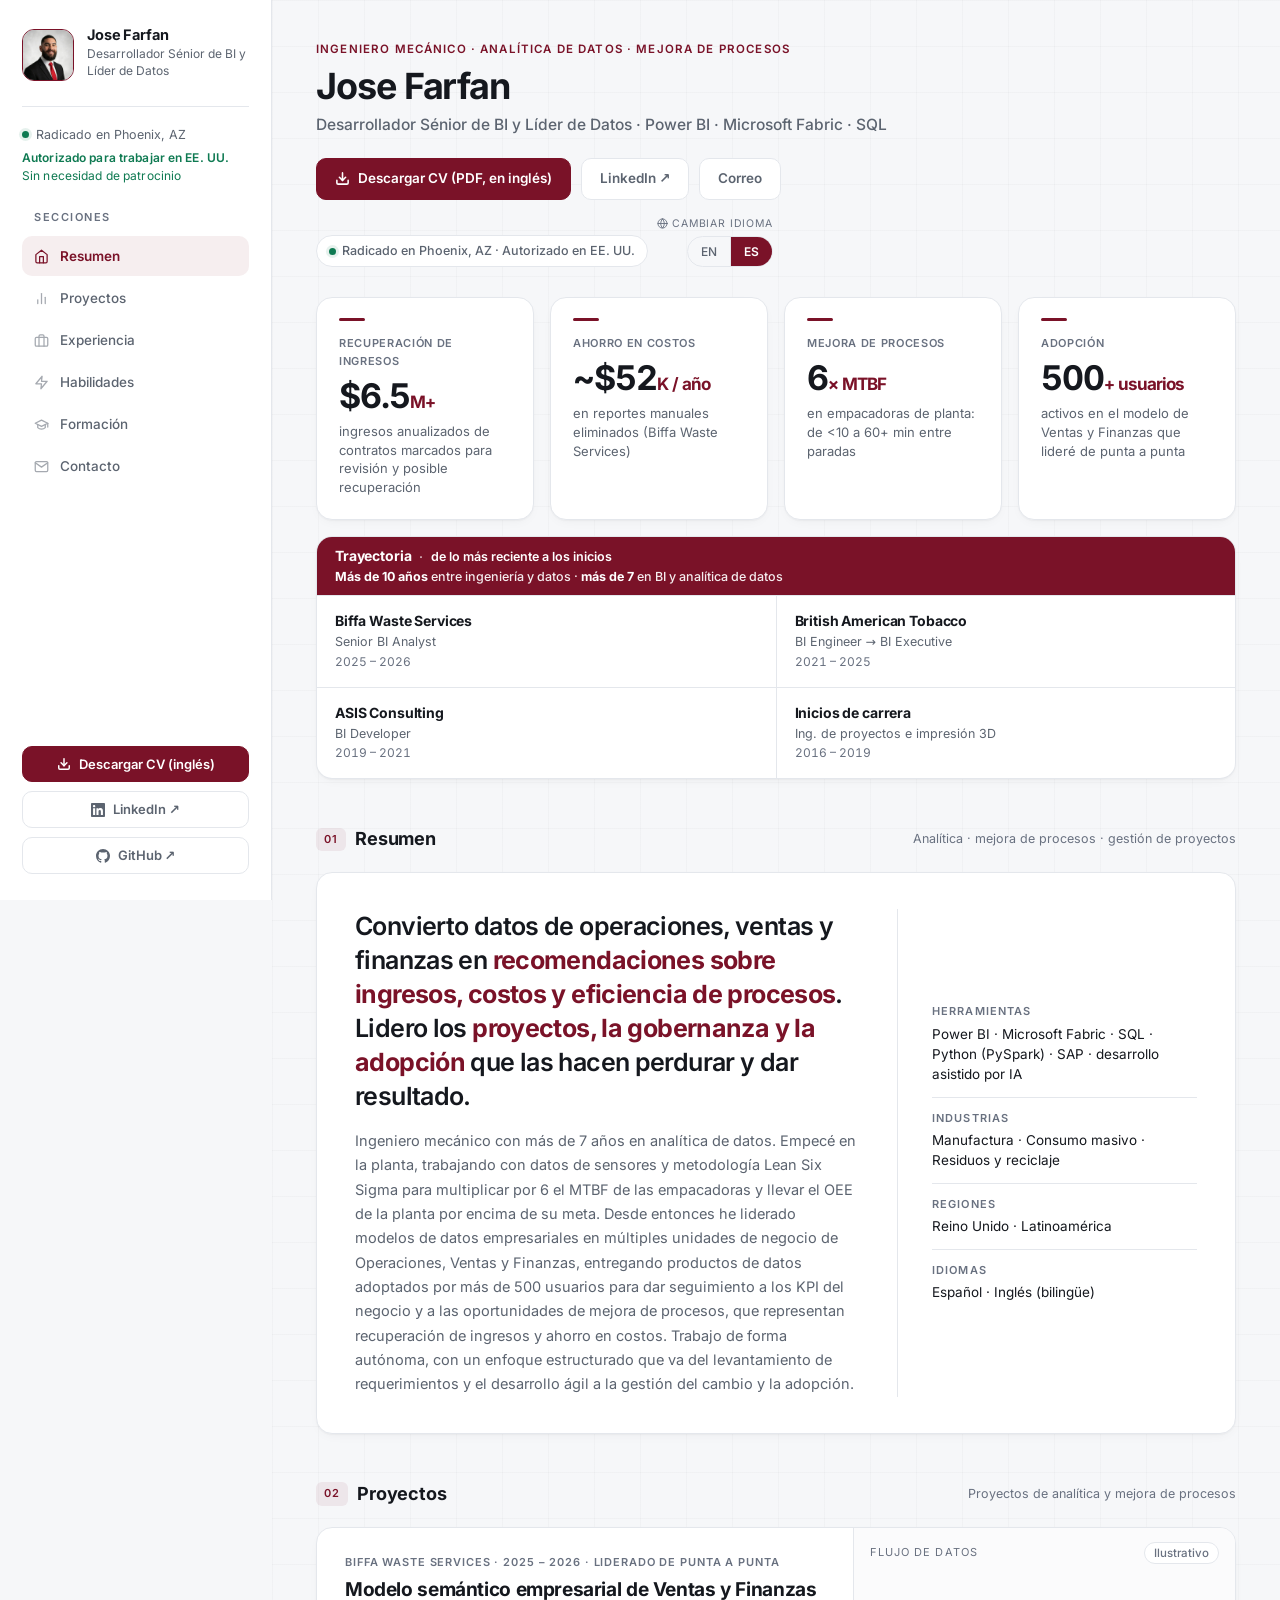
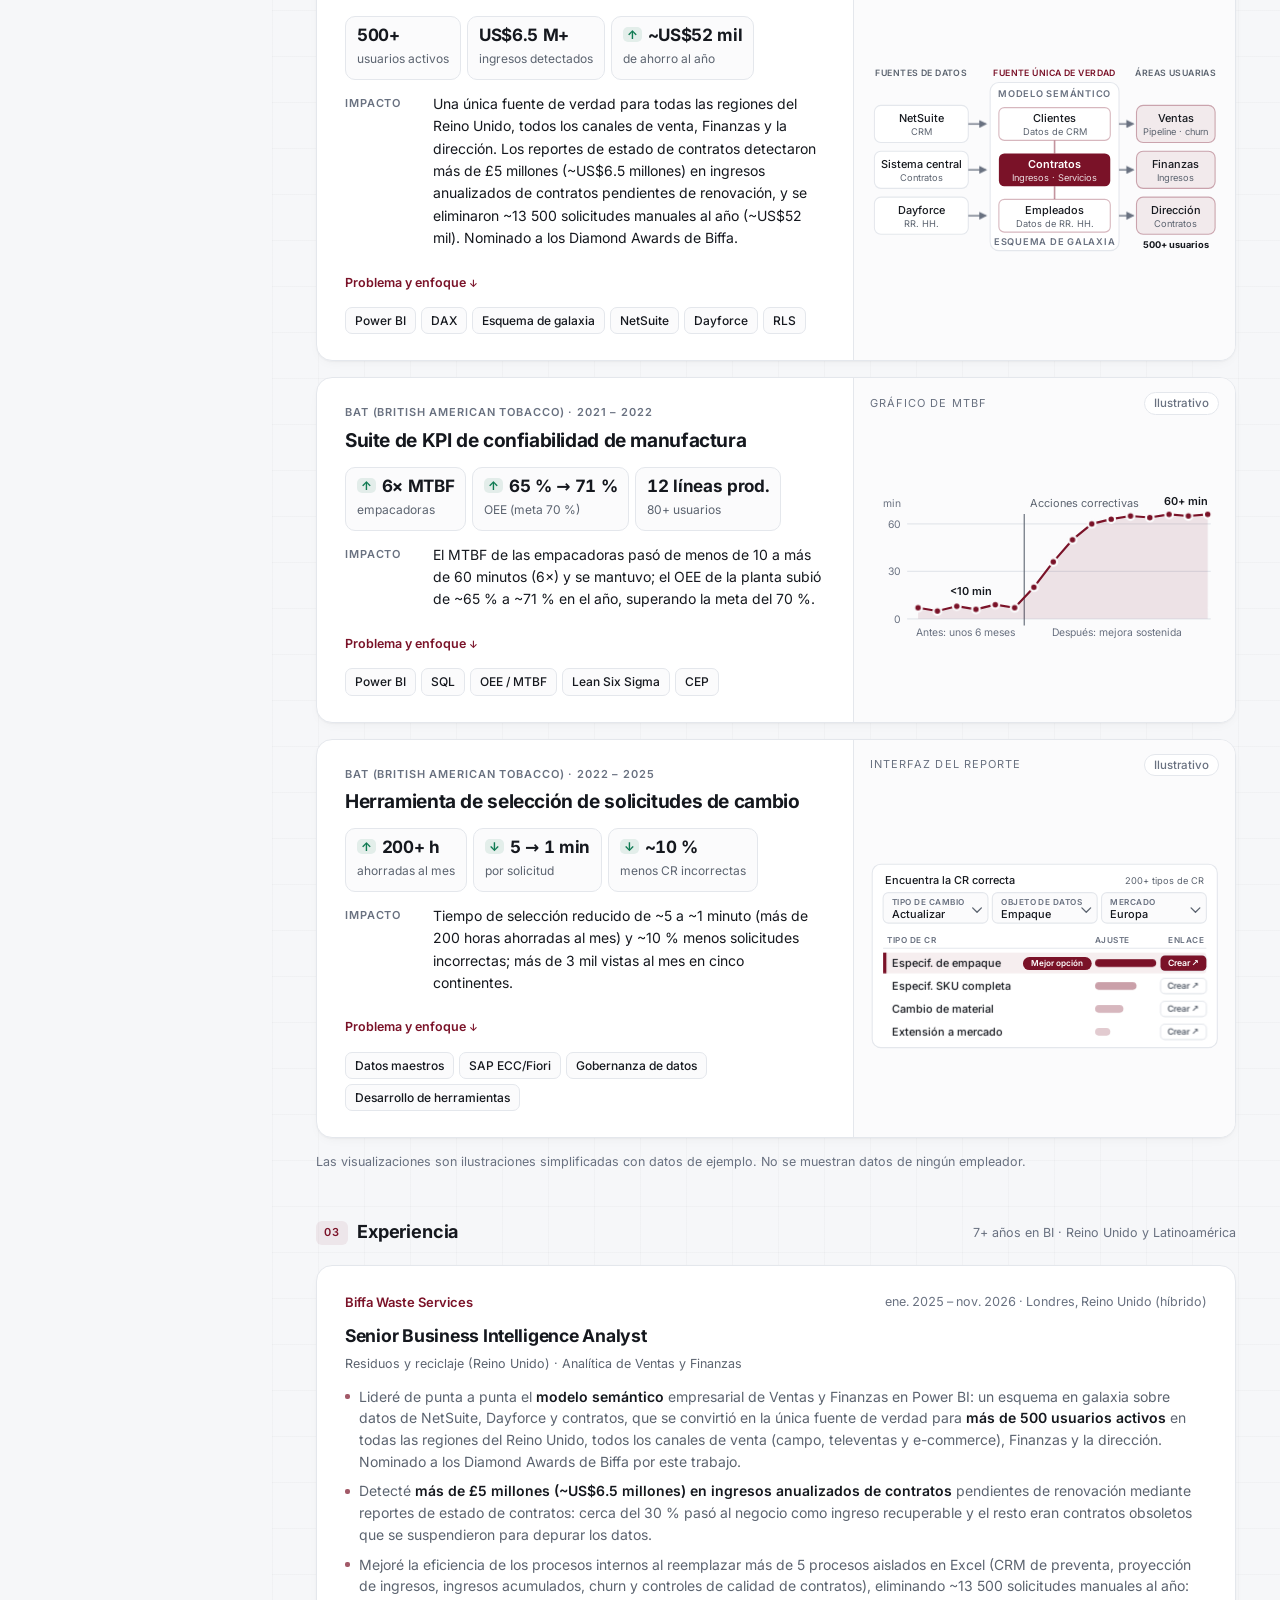
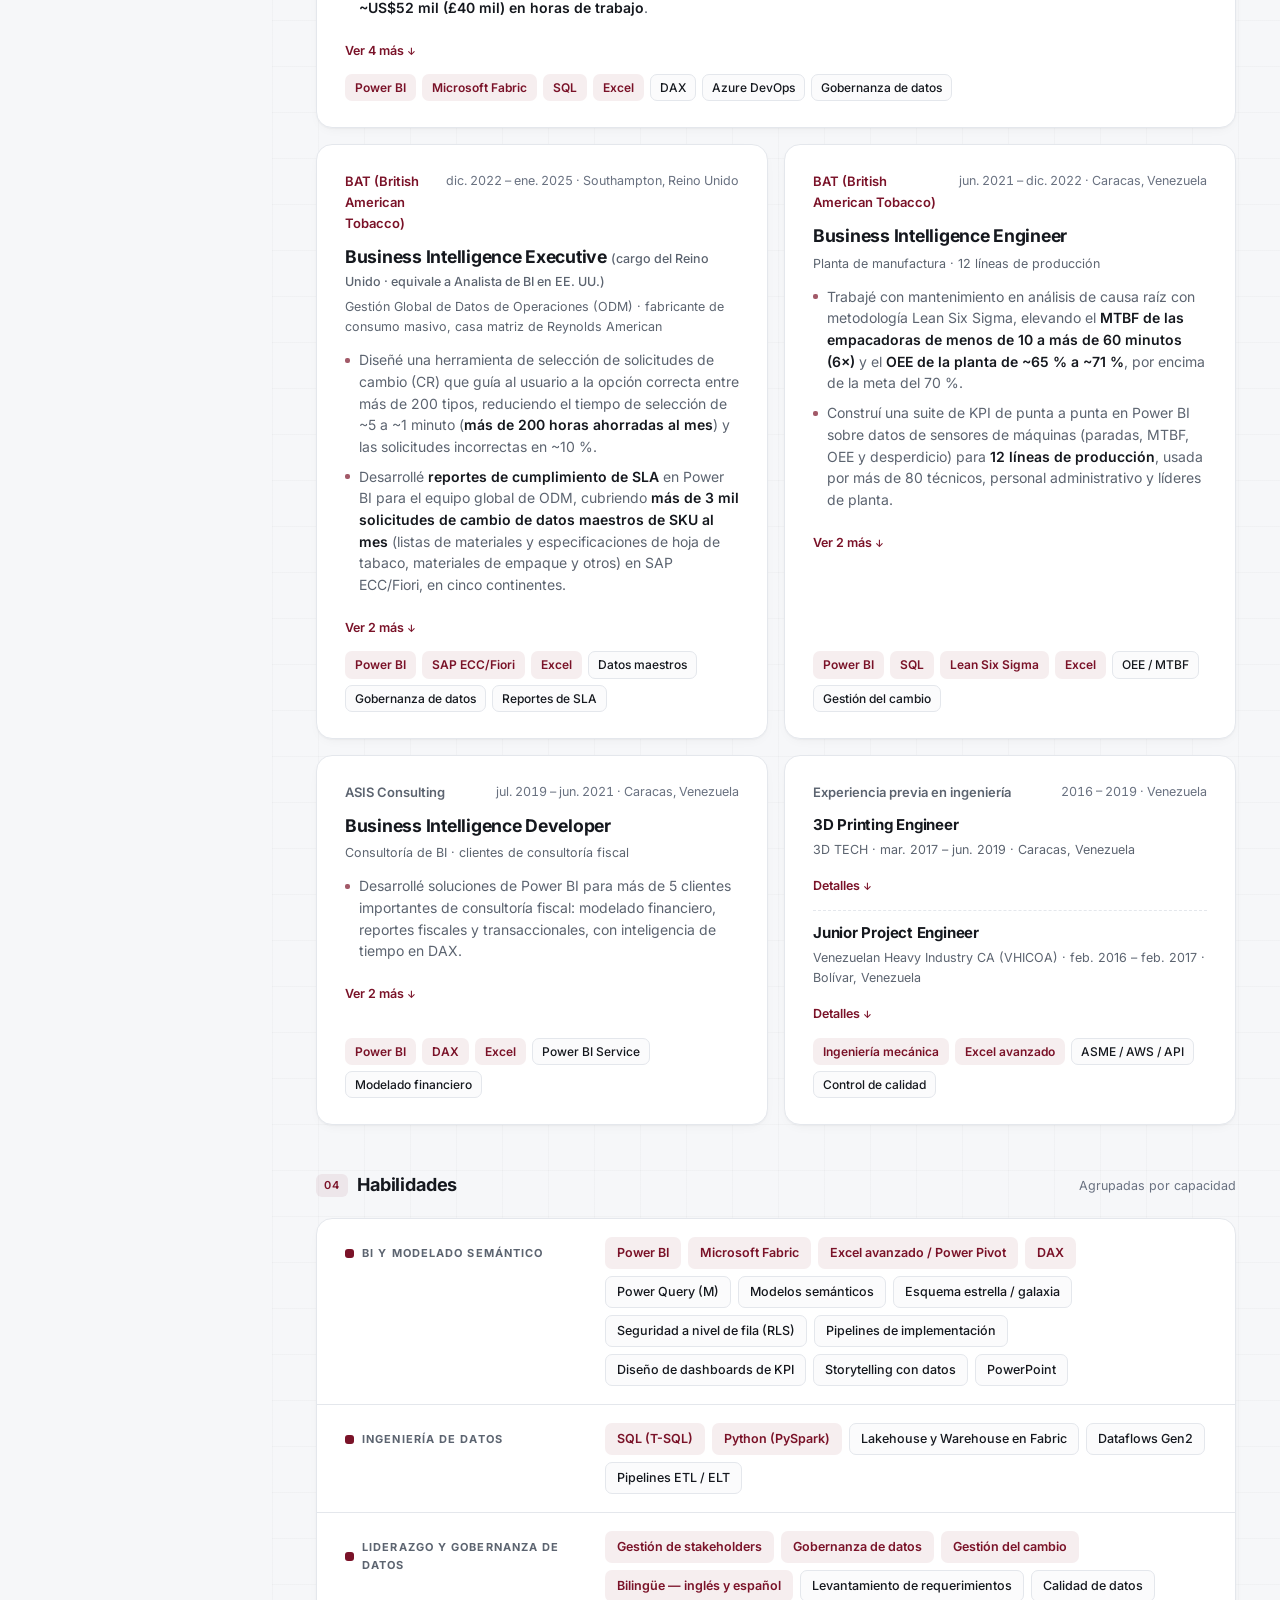
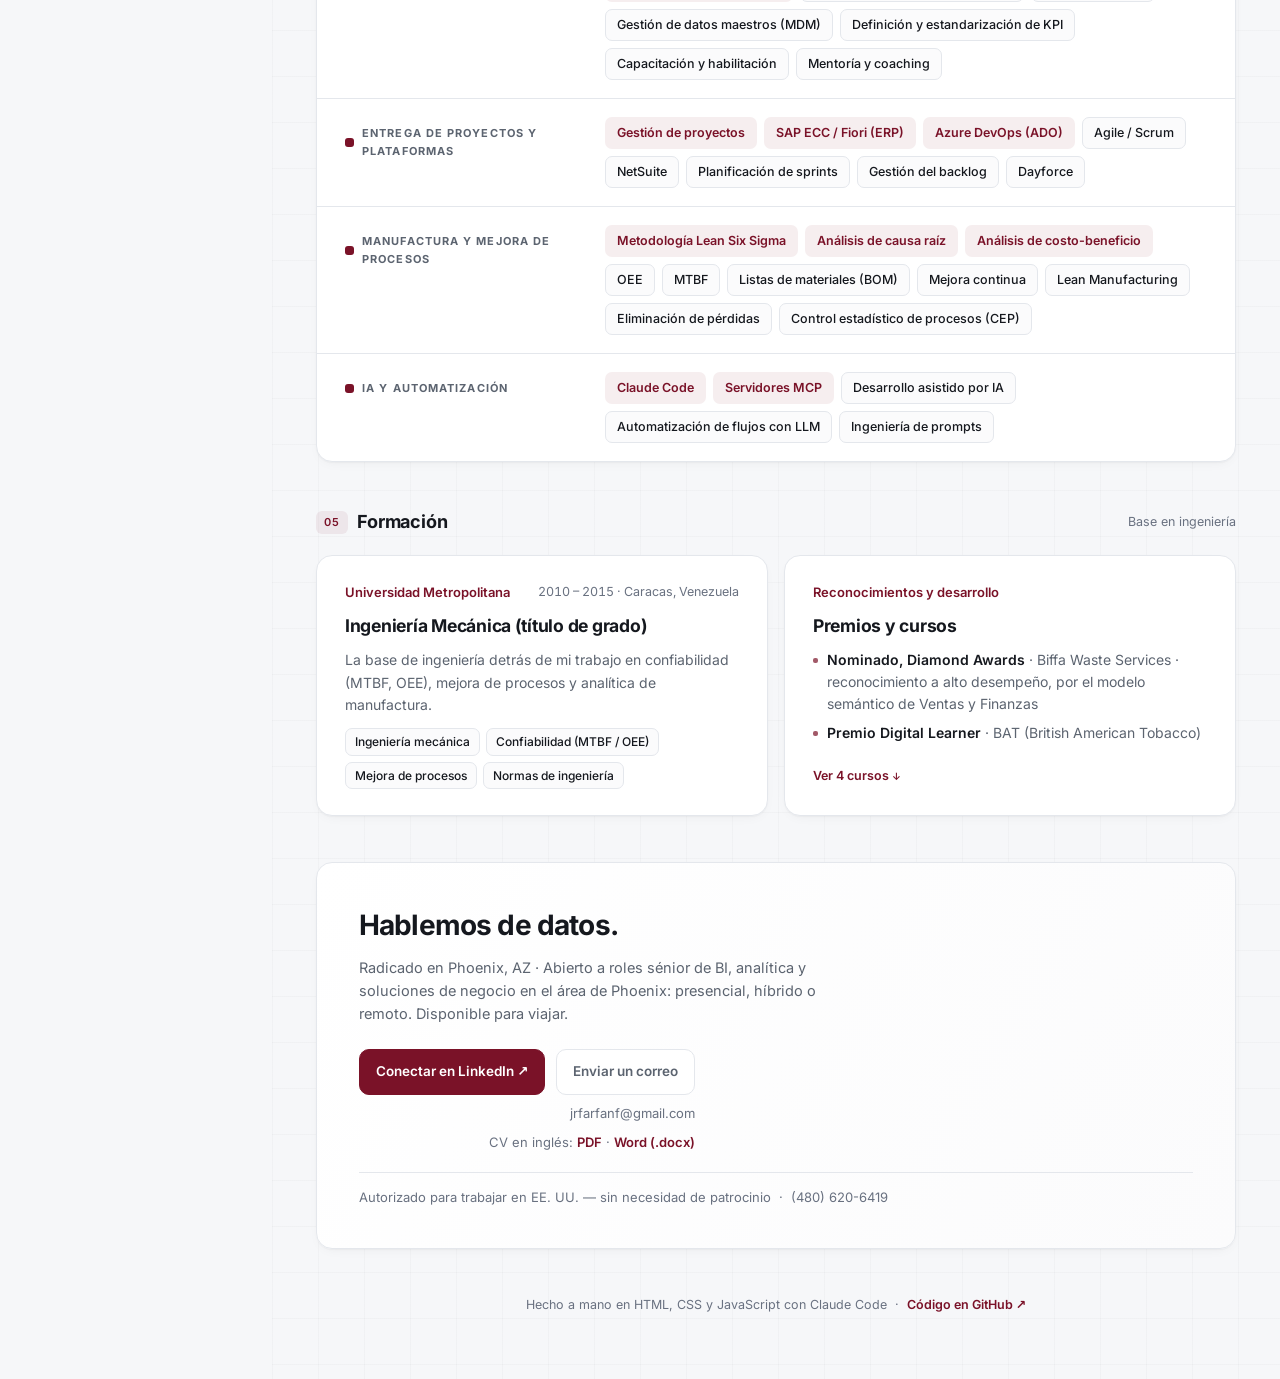
==== commit 89bb4e14: "Refine projects, experience and skills; redraw two illustrations - Data-flow diagram: data sources -" ====
--- a/es/index.html
+++ b/es/index.html
@@ -270,14 +270,14 @@
           <figure class="viz">
             <figcaption class="viz-head"><span class="vlabel">Flujo de datos</span><span class="viz-tag">Ilustrativo</span></figcaption>
             <div class="viz-art">
-              <svg viewBox="0 0 320 168" role="img" aria-labelledby="p1-t p1-d">
-              <title id="p1-t">Flujo de datos simplificado de Ventas y Finanzas</title><desc id="p1-d">NetSuite aporta datos de clientes y CRM, el sistema central aporta contratos, ingresos y servicios, y Dayforce aporta datos de empleados y RR. HH. a un único modelo semántico en esquema de galaxia, que sirve a Ventas, Finanzas y la dirección: más de 500 usuarios activos.</desc>
+              <svg viewBox="0 0 320 176" role="img" aria-labelledby="p1-t p1-d">
+              <title id="p1-t">Flujo de datos simplificado de Ventas y Finanzas</title><desc id="p1-d">Tres fuentes de datos (NetSuite para CRM, el sistema central para contratos y Dayforce para RR. HH.) alimentan un único modelo semántico en esquema de galaxia, la fuente única de verdad, que entrega a Ventas información de pipeline y churn, a Finanzas información de ingresos y a la dirección el estado de los contratos: más de 500 usuarios activos.</desc>
               <defs><marker id="p1-ah" viewBox="0 0 6 6" refX="5" refY="3" markerWidth="6" markerHeight="6" orient="auto"><path d="M0,0 L6,3 L0,6 z" class="dg-ah"/></marker></defs>
-              <g class="stg" style="--d:0s"><rect class="dg-box" x="4" y="29" width="86" height="34" rx="6"/><text class="dg-t dg-strong" x="47" y="44" text-anchor="middle">NetSuite</text><text class="dg-sub" x="47" y="56" text-anchor="middle">CRM</text><rect class="dg-box" x="4" y="71" width="86" height="34" rx="6"/><text class="dg-t dg-strong" x="47" y="86" text-anchor="middle">Sistema central</text><text class="dg-sub" x="47" y="98" text-anchor="middle">Contratos</text><rect class="dg-box" x="4" y="113" width="86" height="34" rx="6"/><text class="dg-t dg-strong" x="47" y="128" text-anchor="middle">Dayforce</text><text class="dg-sub" x="47" y="140" text-anchor="middle">RR. HH.</text></g>
-              <g class="stg" style="--d:0.25s"><line class="dg-arrow" x1="90" y1="46" x2="106" y2="46" marker-end="url(#p1-ah)"/><line class="dg-arrow" x1="90" y1="88" x2="106" y2="88" marker-end="url(#p1-ah)"/><line class="dg-arrow" x1="90" y1="130" x2="106" y2="130" marker-end="url(#p1-ah)"/></g>
-              <g class="stg" style="--d:0.4s"><rect class="dg-model" x="110" y="8" width="118" height="154" rx="8"/><text class="dg-cap" x="169" y="21" text-anchor="middle">MODELO SEMÁNTICO</text><line class="dg-join" x1="169" y1="61" x2="169" y2="73"/><line class="dg-join" x1="169" y1="103" x2="169" y2="115"/><rect class="dg-dim" x="118" y="31" width="102" height="30" rx="5"/><text class="dg-t dg-strong" x="169" y="44.5" text-anchor="middle">Clientes</text><text class="dg-sub" x="169" y="55.5" text-anchor="middle">Datos de CRM</text><rect class="dg-fact" x="118" y="73" width="102" height="30" rx="5"/><text class="dg-t dg-fact-t" x="169" y="86.5" text-anchor="middle">Contratos</text><text class="dg-sub dg-fact-s" x="169" y="97.5" text-anchor="middle">Ingresos · Servicios</text><rect class="dg-dim" x="118" y="115" width="102" height="30" rx="5"/><text class="dg-t dg-strong" x="169" y="128.5" text-anchor="middle">Empleados</text><text class="dg-sub" x="169" y="139.5" text-anchor="middle">Datos de RR. HH.</text><text class="dg-cap" x="169" y="157" text-anchor="middle">ESQUEMA DE GALAXIA</text></g>
-              <g class="stg" style="--d:0.75s"><line class="dg-arrow" x1="228" y1="80" x2="241" y2="80" marker-end="url(#p1-ah)"/><line class="dg-arrow" x1="228" y1="108" x2="241" y2="108" marker-end="url(#p1-ah)"/><line class="dg-arrow" x1="228" y1="136" x2="241" y2="136" marker-end="url(#p1-ah)"/></g>
-              <g class="stg" style="--d:0.9s"><text class="dg-big" x="280" y="38" text-anchor="middle">500+</text><text class="dg-sub" x="280" y="52" text-anchor="middle">usuarios activos</text><rect class="dg-out" x="244" y="69" width="72" height="22" rx="6"/><text class="dg-t dg-strong" x="280" y="83.5" text-anchor="middle">Ventas</text><rect class="dg-out" x="244" y="97" width="72" height="22" rx="6"/><text class="dg-t dg-strong" x="280" y="111.5" text-anchor="middle">Finanzas</text><rect class="dg-out" x="244" y="125" width="72" height="22" rx="6"/><text class="dg-t dg-strong" x="280" y="139.5" text-anchor="middle">Dirección</text></g>
+              <g class="stg" style="--d:0s"><text class="dg-cap dg-head" x="47" y="10" text-anchor="middle">FUENTES DE DATOS</text><rect class="dg-box" x="4" y="37" width="86" height="34" rx="6"/><text class="dg-t dg-strong" x="47" y="52" text-anchor="middle">NetSuite</text><text class="dg-sub" x="47" y="64" text-anchor="middle">CRM</text><rect class="dg-box" x="4" y="79" width="86" height="34" rx="6"/><text class="dg-t dg-strong" x="47" y="94" text-anchor="middle">Sistema central</text><text class="dg-sub" x="47" y="106" text-anchor="middle">Contratos</text><rect class="dg-box" x="4" y="121" width="86" height="34" rx="6"/><text class="dg-t dg-strong" x="47" y="136" text-anchor="middle">Dayforce</text><text class="dg-sub" x="47" y="148" text-anchor="middle">RR. HH.</text></g>
+              <g class="stg" style="--d:0.25s"><line class="dg-arrow" x1="90" y1="54" x2="106" y2="54" marker-end="url(#p1-ah)"/><line class="dg-arrow" x1="90" y1="96" x2="106" y2="96" marker-end="url(#p1-ah)"/><line class="dg-arrow" x1="90" y1="138" x2="106" y2="138" marker-end="url(#p1-ah)"/></g>
+              <g class="stg" style="--d:0.4s"><text class="dg-cap dg-head dg-head-on" x="169" y="10" text-anchor="middle">FUENTE ÚNICA DE VERDAD</text><rect class="dg-model" x="110" y="16" width="118" height="154" rx="8"/><text class="dg-cap" x="169" y="29" text-anchor="middle">MODELO SEMÁNTICO</text><line class="dg-join" x1="169" y1="69" x2="169" y2="81"/><line class="dg-join" x1="169" y1="111" x2="169" y2="123"/><rect class="dg-dim" x="118" y="39" width="102" height="30" rx="5"/><text class="dg-t dg-strong" x="169" y="52" text-anchor="middle">Clientes</text><text class="dg-sub" x="169" y="64" text-anchor="middle">Datos de CRM</text><rect class="dg-fact" x="118" y="81" width="102" height="30" rx="5"/><text class="dg-t dg-fact-t" x="169" y="94" text-anchor="middle">Contratos</text><text class="dg-sub dg-fact-s" x="169" y="106" text-anchor="middle">Ingresos · Servicios</text><rect class="dg-dim" x="118" y="123" width="102" height="30" rx="5"/><text class="dg-t dg-strong" x="169" y="136" text-anchor="middle">Empleados</text><text class="dg-sub" x="169" y="148" text-anchor="middle">Datos de RR. HH.</text><text class="dg-cap" x="169" y="165" text-anchor="middle">ESQUEMA DE GALAXIA</text></g>
+              <g class="stg" style="--d:0.75s"><line class="dg-arrow" x1="228" y1="54" x2="241" y2="54" marker-end="url(#p1-ah)"/><line class="dg-arrow" x1="228" y1="96" x2="241" y2="96" marker-end="url(#p1-ah)"/><line class="dg-arrow" x1="228" y1="138" x2="241" y2="138" marker-end="url(#p1-ah)"/></g>
+              <g class="stg" style="--d:0.9s"><text class="dg-cap dg-head" x="280" y="10" text-anchor="middle">ÁREAS USUARIAS</text><rect class="dg-out" x="244" y="37" width="72" height="34" rx="6"/><text class="dg-t dg-strong" x="280" y="52" text-anchor="middle">Ventas</text><text class="dg-sub" x="280" y="64" text-anchor="middle">Pipeline · churn</text><rect class="dg-out" x="244" y="79" width="72" height="34" rx="6"/><text class="dg-t dg-strong" x="280" y="94" text-anchor="middle">Finanzas</text><text class="dg-sub" x="280" y="106" text-anchor="middle">Ingresos</text><rect class="dg-out" x="244" y="121" width="72" height="34" rx="6"/><text class="dg-t dg-strong" x="280" y="136" text-anchor="middle">Dirección</text><text class="dg-sub" x="280" y="148" text-anchor="middle">Contratos</text><text class="dg-sub dg-users" x="280" y="168" text-anchor="middle">500+ usuarios</text></g>
               </svg>
             </div>
           </figure>
@@ -318,31 +318,33 @@
             <figcaption class="viz-head"><span class="vlabel">Gráfico de MTBF</span><span class="viz-tag">Ilustrativo</span></figcaption>
             <div class="viz-art">
               <svg viewBox="0 0 320 142" role="img" aria-labelledby="p3-t p3-d">
-              <title id="p3-t">Gráfico ilustrativo de MTBF</title><desc id="p3-d">Datos de ejemplo. El tiempo medio entre fallas de las empacadoras se mantiene por debajo de 10 minutos durante seis semanas; tras las acciones correctivas sube a más de 60 minutos en las ocho semanas siguientes.</desc>
+              <title id="p3-t">Gráfico ilustrativo de MTBF</title><desc id="p3-d">Datos de ejemplo. El tiempo medio entre fallas de las empacadoras se mantiene por debajo de 10 minutos durante unos seis meses; tras las acciones correctivas sube a más de 60 minutos en pocos meses y se mantiene ahí.</desc>
               <line class="ch-grid" x1="34" y1="118.0" x2="312" y2="118.0"/><text class="ch-axis" x="28" y="121.5" text-anchor="end">0</text>
               <line class="ch-grid" x1="34" y1="74.5" x2="312" y2="74.5"/><text class="ch-axis" x="28" y="78.0" text-anchor="end">30</text>
               <line class="ch-grid" x1="34" y1="31.0" x2="312" y2="31.0"/><text class="ch-axis" x="28" y="34.5" text-anchor="end">60</text>
               <text class="ch-axis" x="28" y="16" text-anchor="end">min</text>
-              <text class="ch-axis" x="95" y="134" text-anchor="middle">Antes</text>
-              <text class="ch-axis" x="232" y="134" text-anchor="middle">Después</text>
-              <g class="stg" style="--d:0.45s"><line class="ch-mark" x1="156.2" y1="22" x2="156.2" y2="118"/><text class="ch-lab" x="161.2" y="16">Acciones correctivas</text></g>
-              <g class="stg" style="--d:1.0s"><path class="ch-area" d="M44.0,118 L44.0,107.8 L64.4,110.8 L84.8,106.4 L105.2,109.3 L125.6,105.0 L146.0,107.8 L166.4,86.1 L186.8,68.7 L207.2,52.8 L227.6,41.2 L248.0,33.9 L268.4,28.1 L288.8,25.2 L309.2,22.3 L309.2,118 Z"/></g>
-              <polyline class="ch-line draw" pathLength="1" points="44.0,107.8 64.4,110.8 84.8,106.4 105.2,109.3 125.6,105.0 146.0,107.8 166.4,86.1 186.8,68.7 207.2,52.8 227.6,41.2 248.0,33.9 268.4,28.1 288.8,25.2 309.2,22.3"/>
-              <circle class="ch-dot pop" style="--i:0" cx="44.0" cy="107.8" r="4"><title>Semana de ejemplo 1: 7 min</title></circle>
-              <circle class="ch-dot pop" style="--i:1" cx="64.4" cy="110.8" r="4"><title>Semana de ejemplo 2: 5 min</title></circle>
-              <circle class="ch-dot pop" style="--i:2" cx="84.8" cy="106.4" r="4"><title>Semana de ejemplo 3: 8 min</title></circle>
-              <circle class="ch-dot pop" style="--i:3" cx="105.2" cy="109.3" r="4"><title>Semana de ejemplo 4: 6 min</title></circle>
-              <circle class="ch-dot pop" style="--i:4" cx="125.6" cy="105.0" r="4"><title>Semana de ejemplo 5: 9 min</title></circle>
-              <circle class="ch-dot pop" style="--i:5" cx="146.0" cy="107.8" r="4"><title>Semana de ejemplo 6: 7 min</title></circle>
-              <circle class="ch-dot pop" style="--i:6" cx="166.4" cy="86.1" r="4"><title>Semana de ejemplo 7: 22 min</title></circle>
-              <circle class="ch-dot pop" style="--i:7" cx="186.8" cy="68.7" r="4"><title>Semana de ejemplo 8: 34 min</title></circle>
-              <circle class="ch-dot pop" style="--i:8" cx="207.2" cy="52.8" r="4"><title>Semana de ejemplo 9: 45 min</title></circle>
-              <circle class="ch-dot pop" style="--i:9" cx="227.6" cy="41.2" r="4"><title>Semana de ejemplo 10: 53 min</title></circle>
-              <circle class="ch-dot pop" style="--i:10" cx="248.0" cy="33.9" r="4"><title>Semana de ejemplo 11: 58 min</title></circle>
-              <circle class="ch-dot pop" style="--i:11" cx="268.4" cy="28.1" r="4"><title>Semana de ejemplo 12: 62 min</title></circle>
-              <circle class="ch-dot pop" style="--i:12" cx="288.8" cy="25.2" r="4"><title>Semana de ejemplo 13: 64 min</title></circle>
-              <circle class="ch-dot pop" style="--i:13" cx="309.2" cy="22.3" r="4"><title>Semana de ejemplo 14: 66 min</title></circle>
-              <g class="stg" style="--d:0.3s"><text class="ch-lab ch-strong" x="95" y="96.0" text-anchor="middle">&lt;10 min</text></g>
+              <text class="ch-axis" x="87.6" y="134" text-anchor="middle">Antes: unos 6 meses</text>
+              <text class="ch-axis" x="226.6" y="134" text-anchor="middle">Después: mejora sostenida</text>
+              <g class="stg" style="--d:0.45s"><line class="ch-mark" x1="141.2" y1="22" x2="141.2" y2="124"/><text class="ch-lab" x="146.2" y="16">Acciones correctivas</text></g>
+              <g class="stg" style="--d:1.0s"><path class="ch-area" d="M44.0,118 L44.0,107.8 L61.7,110.8 L79.4,106.4 L97.0,109.3 L114.7,105.0 L132.4,107.8 L150.1,89.0 L167.8,65.8 L185.4,45.5 L203.1,31.0 L220.8,26.7 L238.5,23.8 L256.2,25.2 L273.8,22.3 L291.5,23.8 L309.2,22.3 L309.2,118 Z"/></g>
+              <polyline class="ch-line draw" pathLength="1" points="44.0,107.8 61.7,110.8 79.4,106.4 97.0,109.3 114.7,105.0 132.4,107.8 150.1,89.0 167.8,65.8 185.4,45.5 203.1,31.0 220.8,26.7 238.5,23.8 256.2,25.2 273.8,22.3 291.5,23.8 309.2,22.3"/>
+              <circle class="ch-dot pop" style="--i:0" cx="44.0" cy="107.8" r="3.5"><title>Mes de ejemplo 1: 7 min</title></circle>
+              <circle class="ch-dot pop" style="--i:1" cx="61.7" cy="110.8" r="3.5"><title>Mes de ejemplo 2: 5 min</title></circle>
+              <circle class="ch-dot pop" style="--i:2" cx="79.4" cy="106.4" r="3.5"><title>Mes de ejemplo 3: 8 min</title></circle>
+              <circle class="ch-dot pop" style="--i:3" cx="97.0" cy="109.3" r="3.5"><title>Mes de ejemplo 4: 6 min</title></circle>
+              <circle class="ch-dot pop" style="--i:4" cx="114.7" cy="105.0" r="3.5"><title>Mes de ejemplo 5: 9 min</title></circle>
+              <circle class="ch-dot pop" style="--i:5" cx="132.4" cy="107.8" r="3.5"><title>Mes de ejemplo 6: 7 min</title></circle>
+              <circle class="ch-dot pop" style="--i:6" cx="150.1" cy="89.0" r="3.5"><title>Mes de ejemplo 7: 20 min</title></circle>
+              <circle class="ch-dot pop" style="--i:7" cx="167.8" cy="65.8" r="3.5"><title>Mes de ejemplo 8: 36 min</title></circle>
+              <circle class="ch-dot pop" style="--i:8" cx="185.4" cy="45.5" r="3.5"><title>Mes de ejemplo 9: 50 min</title></circle>
+              <circle class="ch-dot pop" style="--i:9" cx="203.1" cy="31.0" r="3.5"><title>Mes de ejemplo 10: 60 min</title></circle>
+              <circle class="ch-dot pop" style="--i:10" cx="220.8" cy="26.7" r="3.5"><title>Mes de ejemplo 11: 63 min</title></circle>
+              <circle class="ch-dot pop" style="--i:11" cx="238.5" cy="23.8" r="3.5"><title>Mes de ejemplo 12: 65 min</title></circle>
+              <circle class="ch-dot pop" style="--i:12" cx="256.2" cy="25.2" r="3.5"><title>Mes de ejemplo 13: 64 min</title></circle>
+              <circle class="ch-dot pop" style="--i:13" cx="273.8" cy="22.3" r="3.5"><title>Mes de ejemplo 14: 66 min</title></circle>
+              <circle class="ch-dot pop" style="--i:14" cx="291.5" cy="23.8" r="3.5"><title>Mes de ejemplo 15: 65 min</title></circle>
+              <circle class="ch-dot pop" style="--i:15" cx="309.2" cy="22.3" r="3.5"><title>Mes de ejemplo 16: 66 min</title></circle>
+              <g class="stg" style="--d:0.3s"><text class="ch-lab ch-strong" x="92.6" y="96.0" text-anchor="middle">&lt;10 min</text></g>
               <g class="stg" style="--d:1.2s"><text class="ch-lab ch-strong" x="309.2" y="13.3" text-anchor="end">60+ min</text></g>
               </svg>
             </div>
@@ -351,12 +353,12 @@
             <div class="p-co">BAT (British American Tobacco) · 2021 – 2022</div>
             <h3 class="p-title">Suite de KPI de confiabilidad de manufactura</h3>
             <div class="p-kpis">
-              <div class="p-kpi"><b><i class="trend" aria-hidden="true">↑</i>6×</b><span>MTBF de empacadoras</span></div>
+              <div class="p-kpi"><b><i class="trend" aria-hidden="true">↑</i>6× MTBF</b><span>empacadoras</span></div>
               <div class="p-kpi"><b><i class="trend" aria-hidden="true">↑</i>65 % → 71 %</b><span>OEE (meta 70 %)</span></div>
-              <div class="p-kpi"><b>12 líneas</b><span>80+ usuarios</span></div>
+              <div class="p-kpi"><b>12 líneas prod.</b><span>80+ usuarios</span></div>
             </div>
             <dl class="p-pai">
-              <div><dt>Impacto</dt><dd class="is-impact">El MTBF de las empacadoras pasó de menos de 10 a más de 60 minutos (6×); el OEE de la planta subió de ~65 % a ~71 % en el año, superando la meta del 70 %.</dd></div>
+              <div><dt>Impacto</dt><dd class="is-impact">El MTBF de las empacadoras pasó de menos de 10 a más de 60 minutos (6×) y se mantuvo; el OEE de la planta subió de ~65 % a ~71 % en el año, superando la meta del 70 %.</dd></div>
             </dl>
             <details class="read-more-wrap">
               <summary>Problema y enfoque</summary>
@@ -365,7 +367,7 @@
                   <div><dt>Problema</dt><dd>Paradas frecuentes en las empacadoras, el último paso de la línea, y ninguna vista compartida de las causas del tiempo de inactividad y el desperdicio en 12 líneas de producción.</dd></div>
                   <div><dt>Enfoque</dt><dd>Una suite de KPI en Power BI sobre datos de sensores de máquinas (paradas, MTBF, OEE y desperdicio), usada por más de 80 técnicos, personal administrativo y líderes de planta en sesiones de causa raíz con metodología Lean Six Sigma, junto a más de 40 técnicos de planta.</dd></div>
                 </dl>
-                <p class="full-text">Datos de sensores y paradas depurados y modelados con SQL y Power Query, cubriendo las 12 líneas de punta a punta, con el MTBF medido en las empacadoras como restricción final. El gráfico usa datos de ejemplo para mostrar la forma de la mejora.</p>
+                <p class="full-text">Datos de sensores y paradas depurados y modelados con SQL y Power Query, cubriendo las 12 líneas de punta a punta, con el MTBF medido en las empacadoras como restricción final. La línea base duró unos seis meses antes de las acciones correctivas, y la mejora se mantuvo después. El gráfico usa datos de ejemplo para mostrar la forma de la mejora.</p>
               </div>
             </details>
             <div class="p-chips">
@@ -462,10 +464,11 @@
             </ul>
           </details>
           <div class="e-chips">
-            <span class="chip">Power BI</span>
+            <span class="chip solid">Power BI</span>
+            <span class="chip solid">Microsoft Fabric</span>
+            <span class="chip solid">SQL</span>
+            <span class="chip solid">Excel</span>
             <span class="chip">DAX</span>
-            <span class="chip">Microsoft Fabric</span>
-            <span class="chip">T-SQL</span>
             <span class="chip">Azure DevOps</span>
             <span class="chip">Gobernanza de datos</span>
           </div>
@@ -483,19 +486,19 @@
             <li>Desarrollé <b>reportes de cumplimiento de SLA</b> en Power BI para el equipo global de ODM, cubriendo <b>más de 3 mil solicitudes de cambio de datos maestros de SKU al mes</b> (listas de materiales y especificaciones de hoja de tabaco, materiales de empaque y otros) en SAP ECC/Fiori, en cinco continentes.</li>
           </ul>
           <details class="read-more-wrap">
-            <summary>Ver 3 más</summary>
+            <summary>Ver 2 más</summary>
             <ul class="e-list more-body">
               <li>Aseguré el cumplimiento estricto de los procesos y altos estándares de calidad en los datos maestros de SAP, contribuyendo a sostener la meta de <b>99 % de cumplimiento en calidad de datos maestros</b> mediante monitoreo, prevención y correcciones.</li>
-              <li>Diseñé y apliqué marcos de SLA para los procesos globales de reportes, reduciendo la variabilidad en las entregas para equipos multifuncionales.</li>
               <li>Preparé presentaciones ejecutivas basadas en datos (PowerPoint y Power BI) para los líderes regionales y globales de Mejora Continua y Work Process Improvement (WPI).</li>
             </ul>
           </details>
           <div class="e-chips">
-            <span class="chip">Power BI</span>
-            <span class="chip">SAP ECC/Fiori</span>
+            <span class="chip solid">Power BI</span>
+            <span class="chip solid">SAP ECC/Fiori</span>
+            <span class="chip solid">Excel</span>
             <span class="chip">Datos maestros</span>
             <span class="chip">Gobernanza de datos</span>
-            <span class="chip">Marcos de SLA</span>
+            <span class="chip">Reportes de SLA</span>
           </div>
         </article>
 
@@ -518,10 +521,11 @@
             </ul>
           </details>
           <div class="e-chips">
-            <span class="chip">Power BI</span>
-            <span class="chip">SQL</span>
+            <span class="chip solid">Power BI</span>
+            <span class="chip solid">SQL</span>
+            <span class="chip solid">Lean Six Sigma</span>
+            <span class="chip solid">Excel</span>
             <span class="chip">OEE / MTBF</span>
-            <span class="chip">Lean Six Sigma</span>
             <span class="chip">Gestión del cambio</span>
           </div>
         </article>
@@ -540,14 +544,14 @@
             <summary>Ver 2 más</summary>
             <ul class="e-list more-body">
               <li>Administré Power BI Service en los entornos de los clientes: gobernanza de áreas de trabajo, implementación y control de accesos.</li>
-              <li>Convertí los requerimientos de los stakeholders en modelos de datos escalables, en coordinación con el equipo de MySQL para asegurar la integridad de los datos.</li>
+              <li>Convertí los requerimientos de los stakeholders en modelos de datos escalables, en coordinación con el equipo de Ingeniería de Datos para asegurar la integridad de los datos.</li>
             </ul>
           </details>
           <div class="e-chips">
-            <span class="chip">Power BI</span>
-            <span class="chip">DAX</span>
+            <span class="chip solid">Power BI</span>
+            <span class="chip solid">DAX</span>
+            <span class="chip solid">Excel</span>
             <span class="chip">Power BI Service</span>
-            <span class="chip">MySQL</span>
             <span class="chip">Modelado financiero</span>
           </div>
         </article>
@@ -573,15 +577,15 @@
             <details class="read-more-wrap">
               <summary>Detalles</summary>
               <ul class="e-list more-body">
-                <li>Participé en 2 a 3 proyectos de recipientes a alta presión para la industria petrolera, cada uno de más de US$30 millones, bajo normas ASME, AWS y API: elaboré y revisé planos, coordiné ensayos no destructivos (END) y pruebas hidrostáticas, y di seguimiento en Excel a materiales, mano de obra y avance.</li>
+                <li>Participé en 2 proyectos de recipientes a alta presión para la industria petrolera, cada uno de más de US$30 millones, bajo normas ASME, AWS y API: elaboré y revisé planos, coordiné ensayos no destructivos (END) y pruebas hidrostáticas, y di seguimiento en Excel a materiales, mano de obra y avance.</li>
               </ul>
             </details>
           </div>
           <div class="e-chips">
-            <span class="chip">Ingeniería mecánica</span>
+            <span class="chip solid">Ingeniería mecánica</span>
+            <span class="chip solid">Excel avanzado</span>
             <span class="chip">ASME / AWS / API</span>
             <span class="chip">Control de calidad</span>
-            <span class="chip">Excel avanzado</span>
           </div>
         </article>
 
@@ -601,7 +605,8 @@
           <div class="chips" data-visible="4">
             <span class="chip solid">Power BI</span>
             <span class="chip solid">Microsoft Fabric</span>
-            <span class="chip">DAX</span>
+            <span class="chip solid">Excel avanzado / Power Pivot</span>
+            <span class="chip solid">DAX</span>
             <span class="chip">Power Query (M)</span>
             <span class="chip">Modelos semánticos</span>
             <span class="chip">Esquema estrella / galaxia</span>
@@ -616,11 +621,10 @@
         <div class="card mtile">
           <h3>Ingeniería de datos</h3>
           <div class="chips" data-visible="3">
-            <span class="chip">T-SQL</span>
-            <span class="chip">Python (PySpark)</span>
+            <span class="chip solid">SQL (T-SQL)</span>
+            <span class="chip solid">Python (PySpark)</span>
             <span class="chip">Lakehouse y Warehouse en Fabric</span>
             <span class="chip">Dataflows Gen2</span>
-            <span class="chip">MySQL</span>
             <span class="chip">Pipelines ETL / ELT</span>
           </div>
         </div>
@@ -628,12 +632,12 @@
         <div class="card mtile">
           <h3>Liderazgo y gobernanza de datos</h3>
           <div class="chips" data-visible="3">
-            <span class="chip">Gobernanza de datos</span>
-            <span class="chip">Calidad de datos</span>
-            <span class="chip">Gestión de stakeholders</span>
-            <span class="chip">Gestión del cambio</span>
+            <span class="chip solid">Gestión de stakeholders</span>
+            <span class="chip solid">Gobernanza de datos</span>
+            <span class="chip solid">Gestión del cambio</span>
             <span class="chip solid">Bilingüe — inglés y español</span>
             <span class="chip">Levantamiento de requerimientos</span>
+            <span class="chip">Calidad de datos</span>
             <span class="chip">Gestión de datos maestros (MDM)</span>
             <span class="chip">Definición y estandarización de KPI</span>
             <span class="chip">Capacitación y habilitación</span>
@@ -644,9 +648,9 @@
         <div class="card mtile">
           <h3>Entrega de proyectos y plataformas</h3>
           <div class="chips" data-visible="4">
-            <span class="chip">Gestión de proyectos</span>
-            <span class="chip">SAP ECC / Fiori (ERP)</span>
-            <span class="chip">Azure DevOps (ADO)</span>
+            <span class="chip solid">Gestión de proyectos</span>
+            <span class="chip solid">SAP ECC / Fiori (ERP)</span>
+            <span class="chip solid">Azure DevOps (ADO)</span>
             <span class="chip">Agile / Scrum</span>
             <span class="chip">NetSuite</span>
             <span class="chip">Planificación de sprints</span>
@@ -658,17 +662,16 @@
         <div class="card mtile">
           <h3>Manufactura y mejora de procesos</h3>
           <div class="chips" data-visible="4">
-            <span class="chip">Metodología Lean Six Sigma</span>
-            <span class="chip">Análisis de causa raíz</span>
+            <span class="chip solid">Metodología Lean Six Sigma</span>
+            <span class="chip solid">Análisis de causa raíz</span>
+            <span class="chip solid">Análisis de costo-beneficio</span>
             <span class="chip">OEE</span>
             <span class="chip">MTBF</span>
-            <span class="chip">Análisis de costo-beneficio</span>
             <span class="chip">Listas de materiales (BOM)</span>
             <span class="chip">Mejora continua</span>
             <span class="chip">Lean Manufacturing</span>
             <span class="chip">Eliminación de pérdidas</span>
             <span class="chip">Control estadístico de procesos (CEP)</span>
-            <span class="chip">Excel avanzado / Power Pivot</span>
           </div>
         </div>
 
--- a/styles.css
+++ b/styles.css
@@ -727,6 +727,9 @@
 .dg-t-m    { fill: var(--muted); }
 .dg-fact-t { fill: #fff; font-weight: 600; }
 .dg-cap    { font-family: inherit; font-size: 8.5px; font-weight: 600; letter-spacing: .08em; fill: var(--faint); }
+.dg-head   { font-size: 8px; letter-spacing: .05em; fill: var(--muted); }
+.dg-head-on { fill: var(--accent); }
+.dg-users  { font-weight: 700; fill: var(--text); }
 .dg-big    { font-family: inherit; font-size: 17px; font-weight: 700; letter-spacing: -.02em; fill: var(--text); }
 .dg-box    { fill: var(--surface); stroke: var(--border); }
 .dg-model  { fill: var(--surface); stroke: var(--border); }
@@ -796,6 +799,14 @@
 }
 .p-kpi b    { display: block; font-size: 19px; font-weight: 700; letter-spacing: -.02em; line-height: 1.2; font-variant-numeric: tabular-nums; }
 .p-kpi span { font-size: 12.5px; color: var(--muted); }
+/* Laptops: slightly tighter project tiles so the three stay on one row */
+@media (min-width: 981px) and (max-width: 1439px) {
+  .p-kpis { gap: 6px; }
+  .p-kpi { padding: 8px 11px; min-width: 0; }
+  .p-kpi b { font-size: 17px; }
+  .p-kpi span { font-size: 12px; }
+  .p-kpi .trend { margin-right: 4px; }
+}
 .p-kpi .trend {
   font-style: normal;
   font-size: 12px;
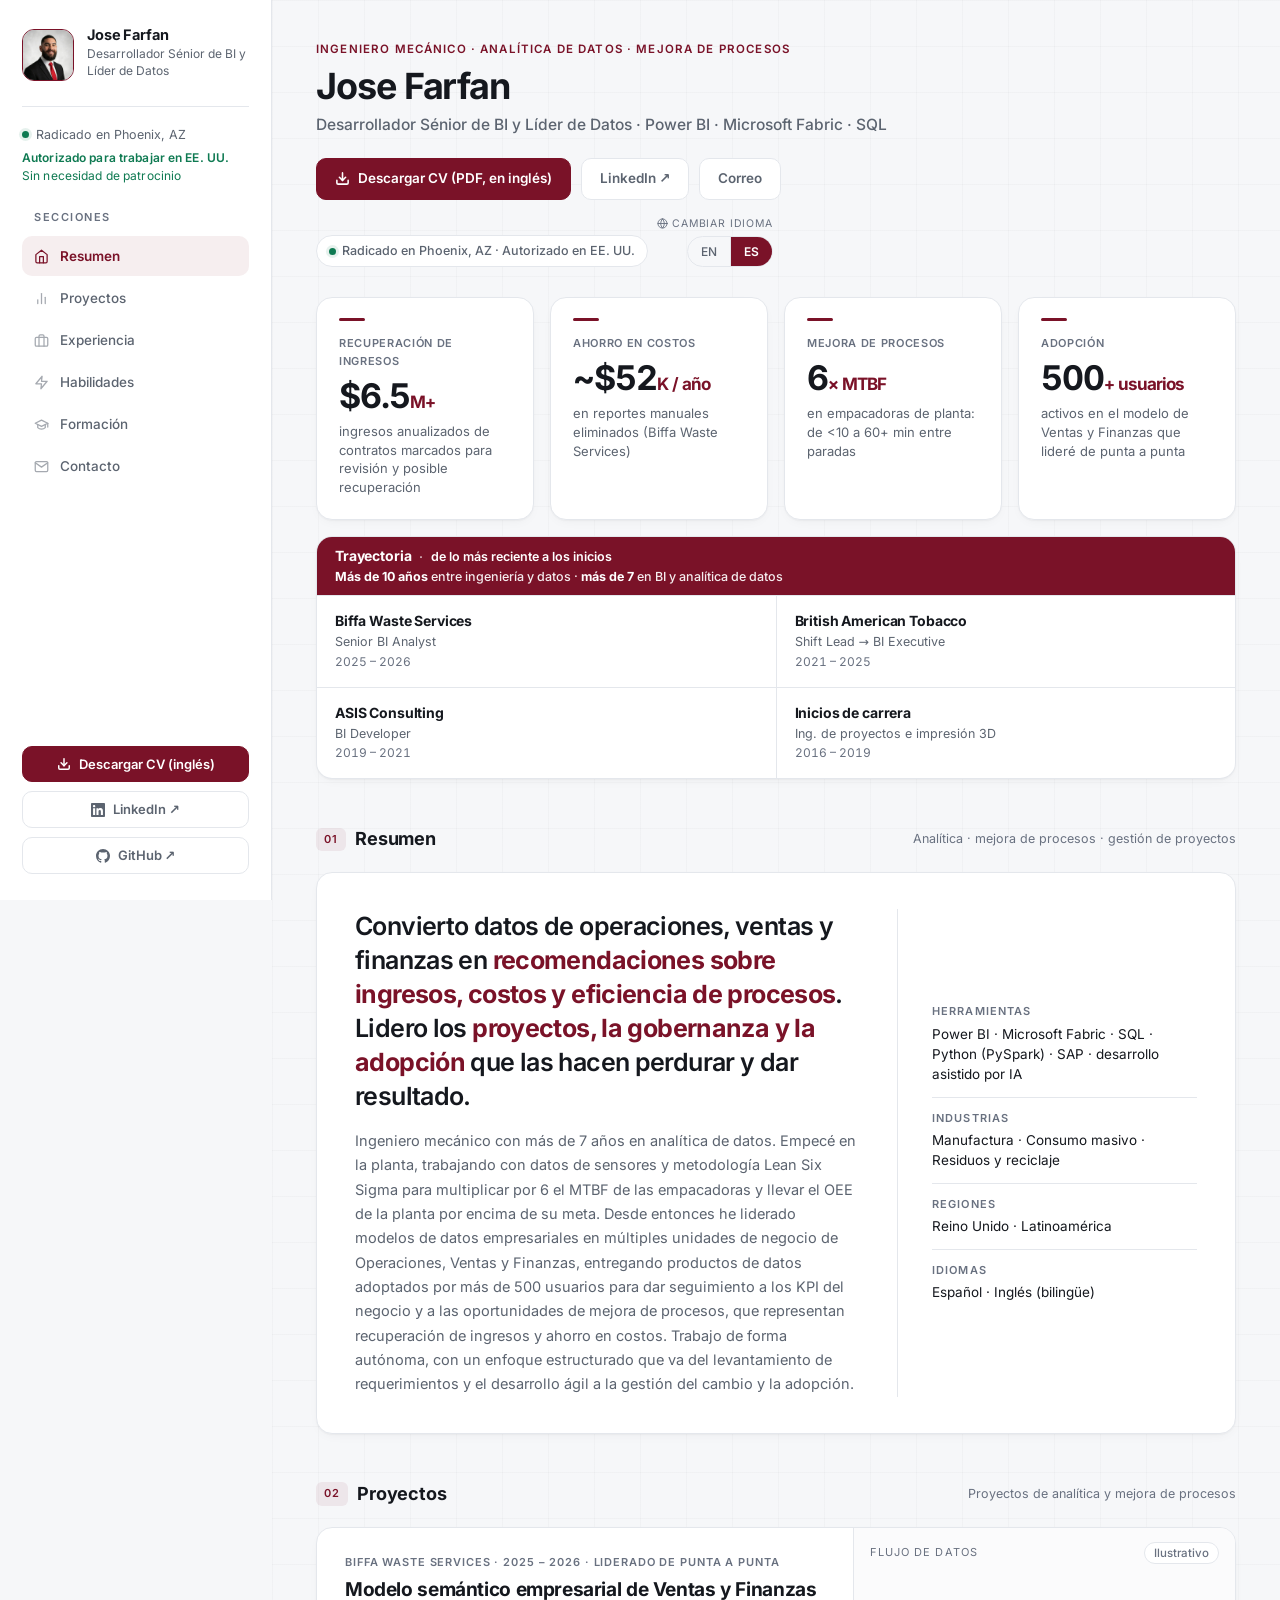
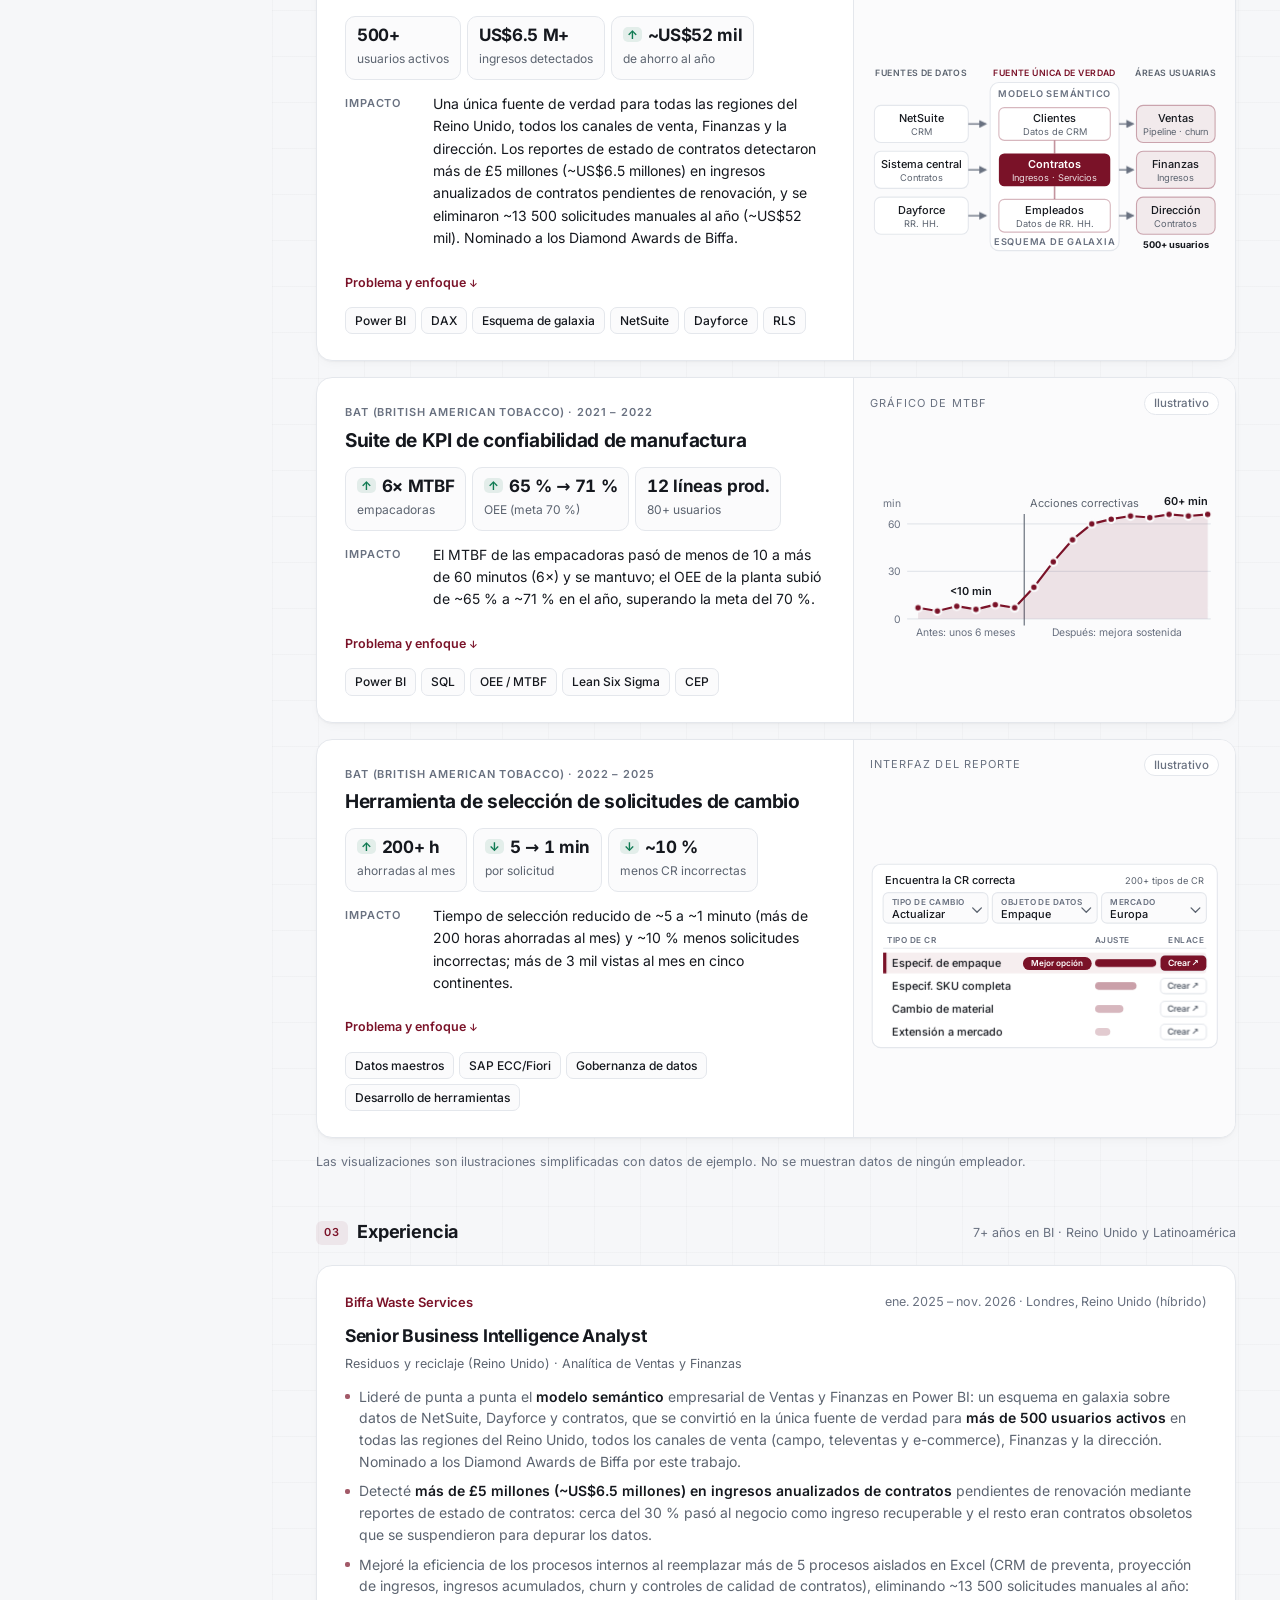
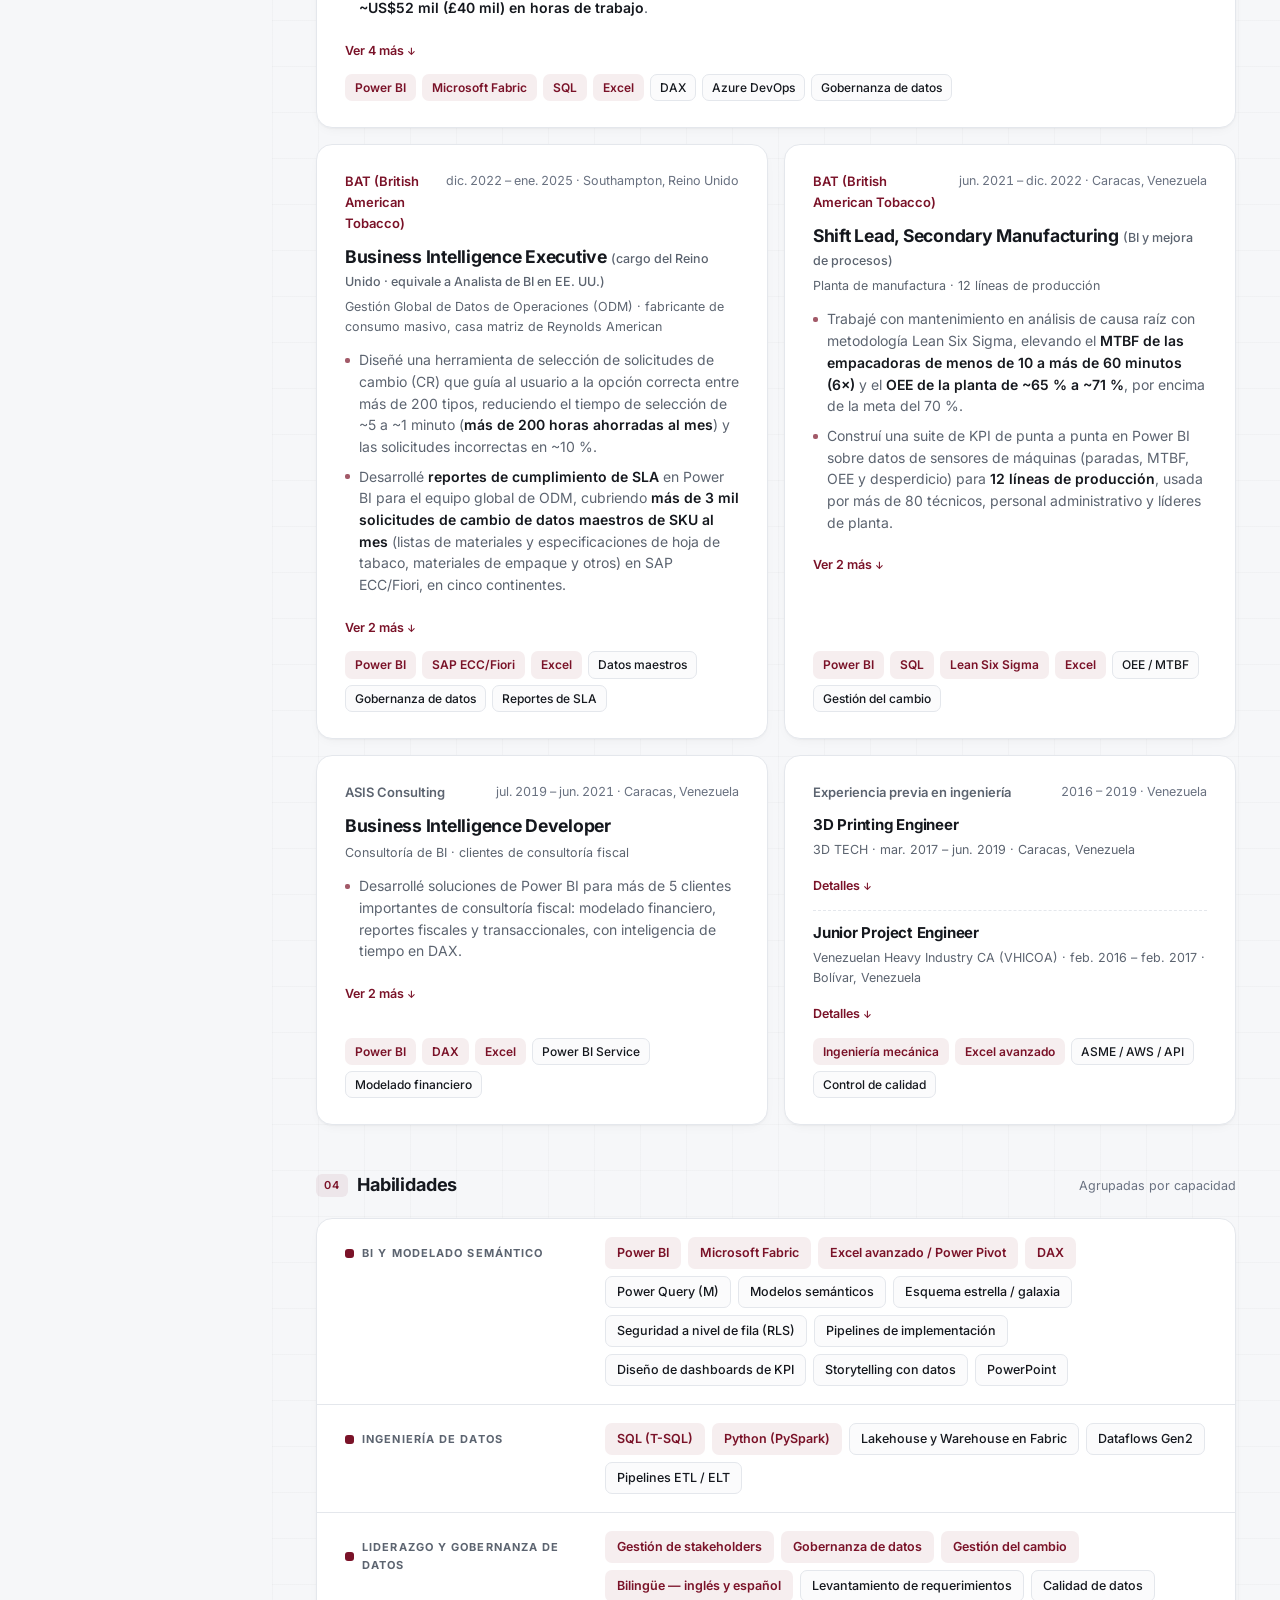
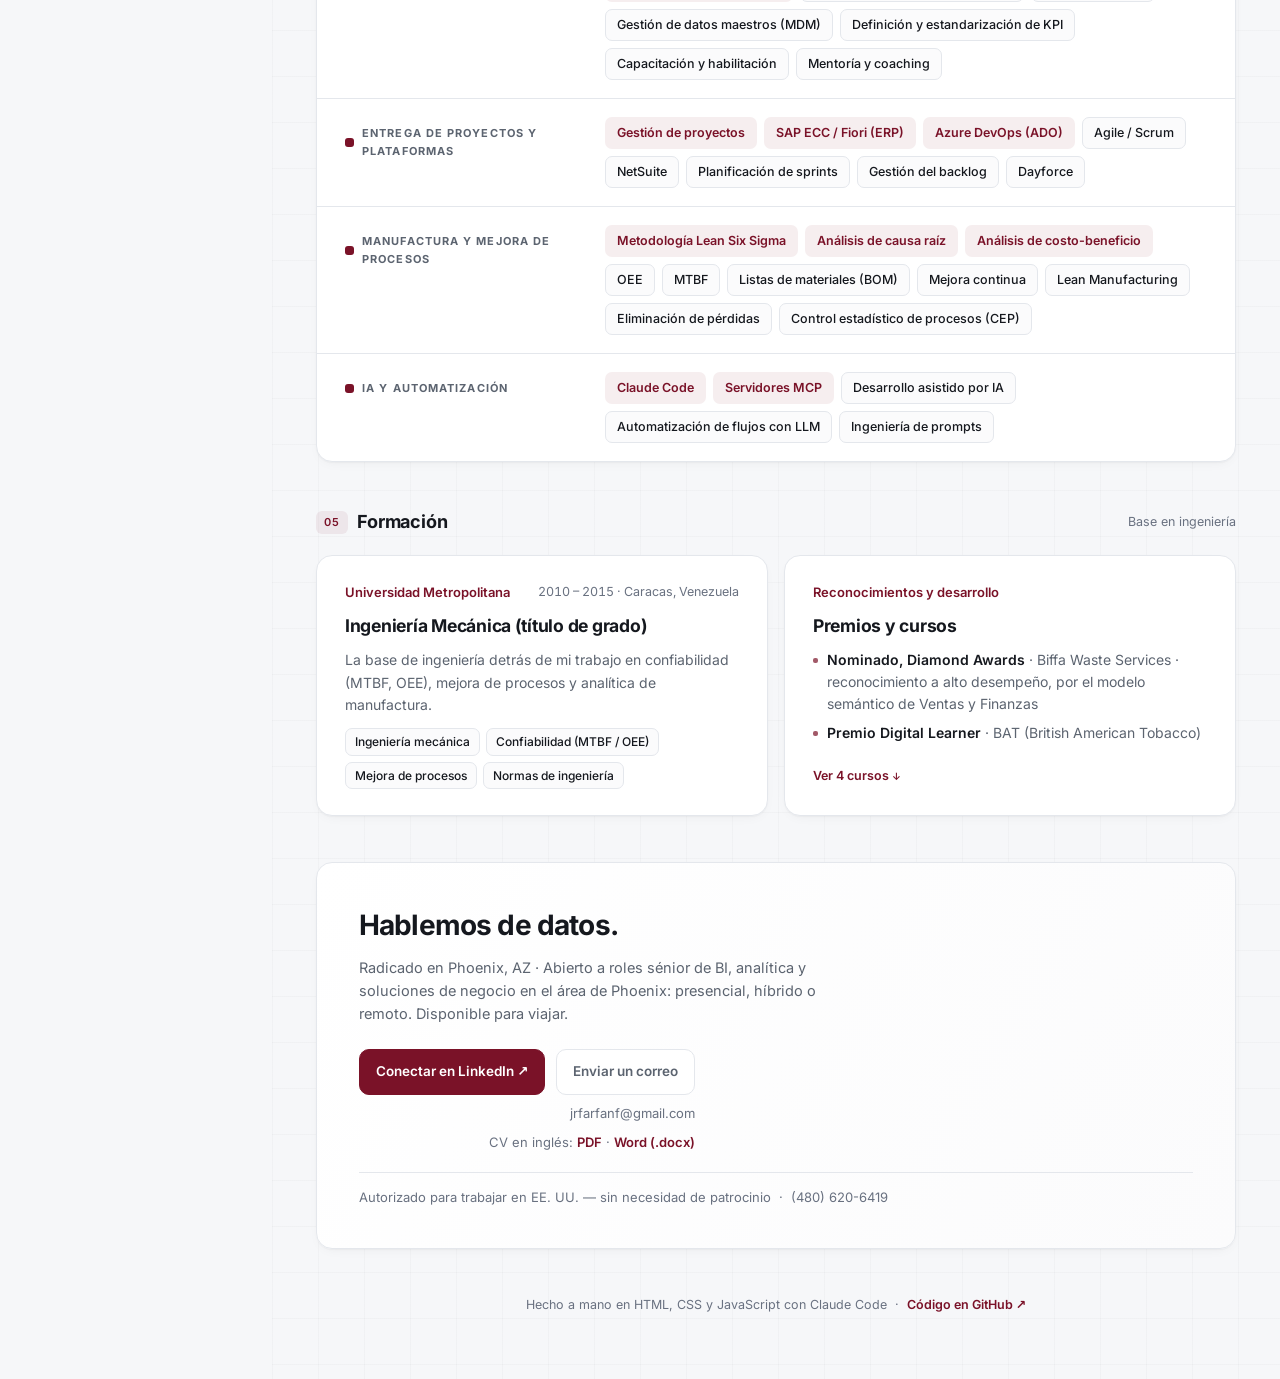
==== commit 2311afa6: "Use official BAT title "Shift Lead, Secondary Manufacturing"; ATS-safe title lines - Site (EN/ES) an" ====
--- a/es/index.html
+++ b/es/index.html
@@ -228,7 +228,7 @@
     <nav class="career" aria-label="Trayectoria de un vistazo">
       <div class="career-lead"><b>Trayectoria</b><span class="c-order">de lo más reciente a los inicios</span><span class="c-sum"><strong>Más de 10 años</strong> entre ingeniería y datos · <strong>más de 7</strong> en BI y analítica de datos</span></div>
       <a href="#exp-biffa"><b>Biffa Waste Services</b><span lang="en">Senior BI Analyst</span><span class="c-when">2025 – 2026</span></a>
-      <a href="#exp-bat"><b>British American Tobacco</b><span lang="en">BI Engineer → BI Executive</span><span class="c-when">2021 – 2025</span></a>
+      <a href="#exp-bat"><b>British American Tobacco</b><span lang="en">Shift Lead → BI Executive</span><span class="c-when">2021 – 2025</span></a>
       <a href="#exp-asis"><b>ASIS Consulting</b><span lang="en">BI Developer</span><span class="c-when">2019 – 2021</span></a>
       <a href="#exp-eng"><b>Inicios de carrera</b><span>Ing. de proyectos e impresión 3D</span><span class="c-when">2016 – 2019</span></a>
     </nav>
@@ -507,7 +507,7 @@
             <span class="e-co">BAT (British American Tobacco)</span>
             <span class="e-when"><time datetime="2021-06">jun. 2021</time> – <time datetime="2022-12">dic. 2022</time> · Caracas, Venezuela</span>
           </div>
-          <h3 class="e-role" lang="en">Business Intelligence Engineer</h3>
+          <h3 class="e-role"><span lang="en">Shift Lead, Secondary Manufacturing</span> <span class="e-eq">(BI y mejora de procesos)</span></h3>
           <div class="e-loc">Planta de manufactura · 12 líneas de producción</div>
           <ul class="e-list">
             <li>Trabajé con mantenimiento en análisis de causa raíz con metodología Lean Six Sigma, elevando el <b>MTBF de las empacadoras de menos de 10 a más de 60 minutos (6×)</b> y el <b>OEE de la planta de ~65 % a ~71 %</b>, por encima de la meta del 70 %.</li>
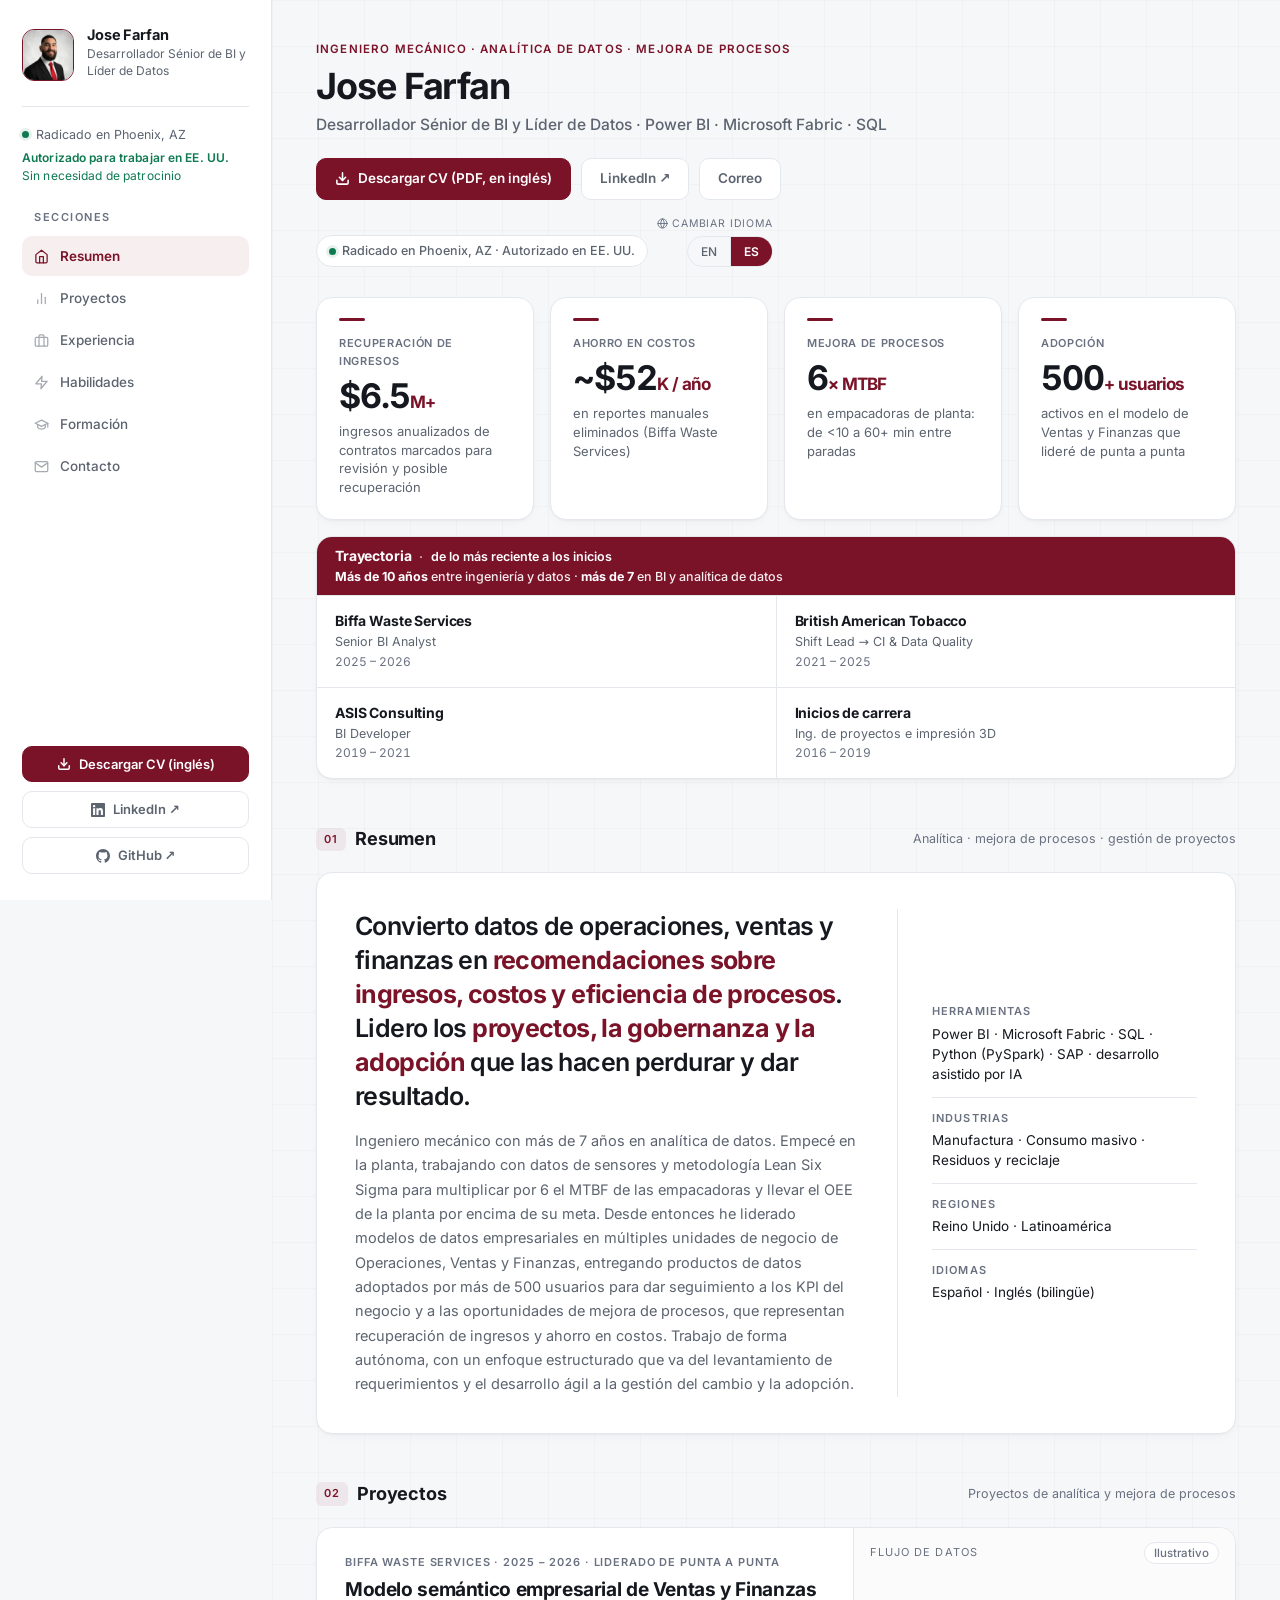
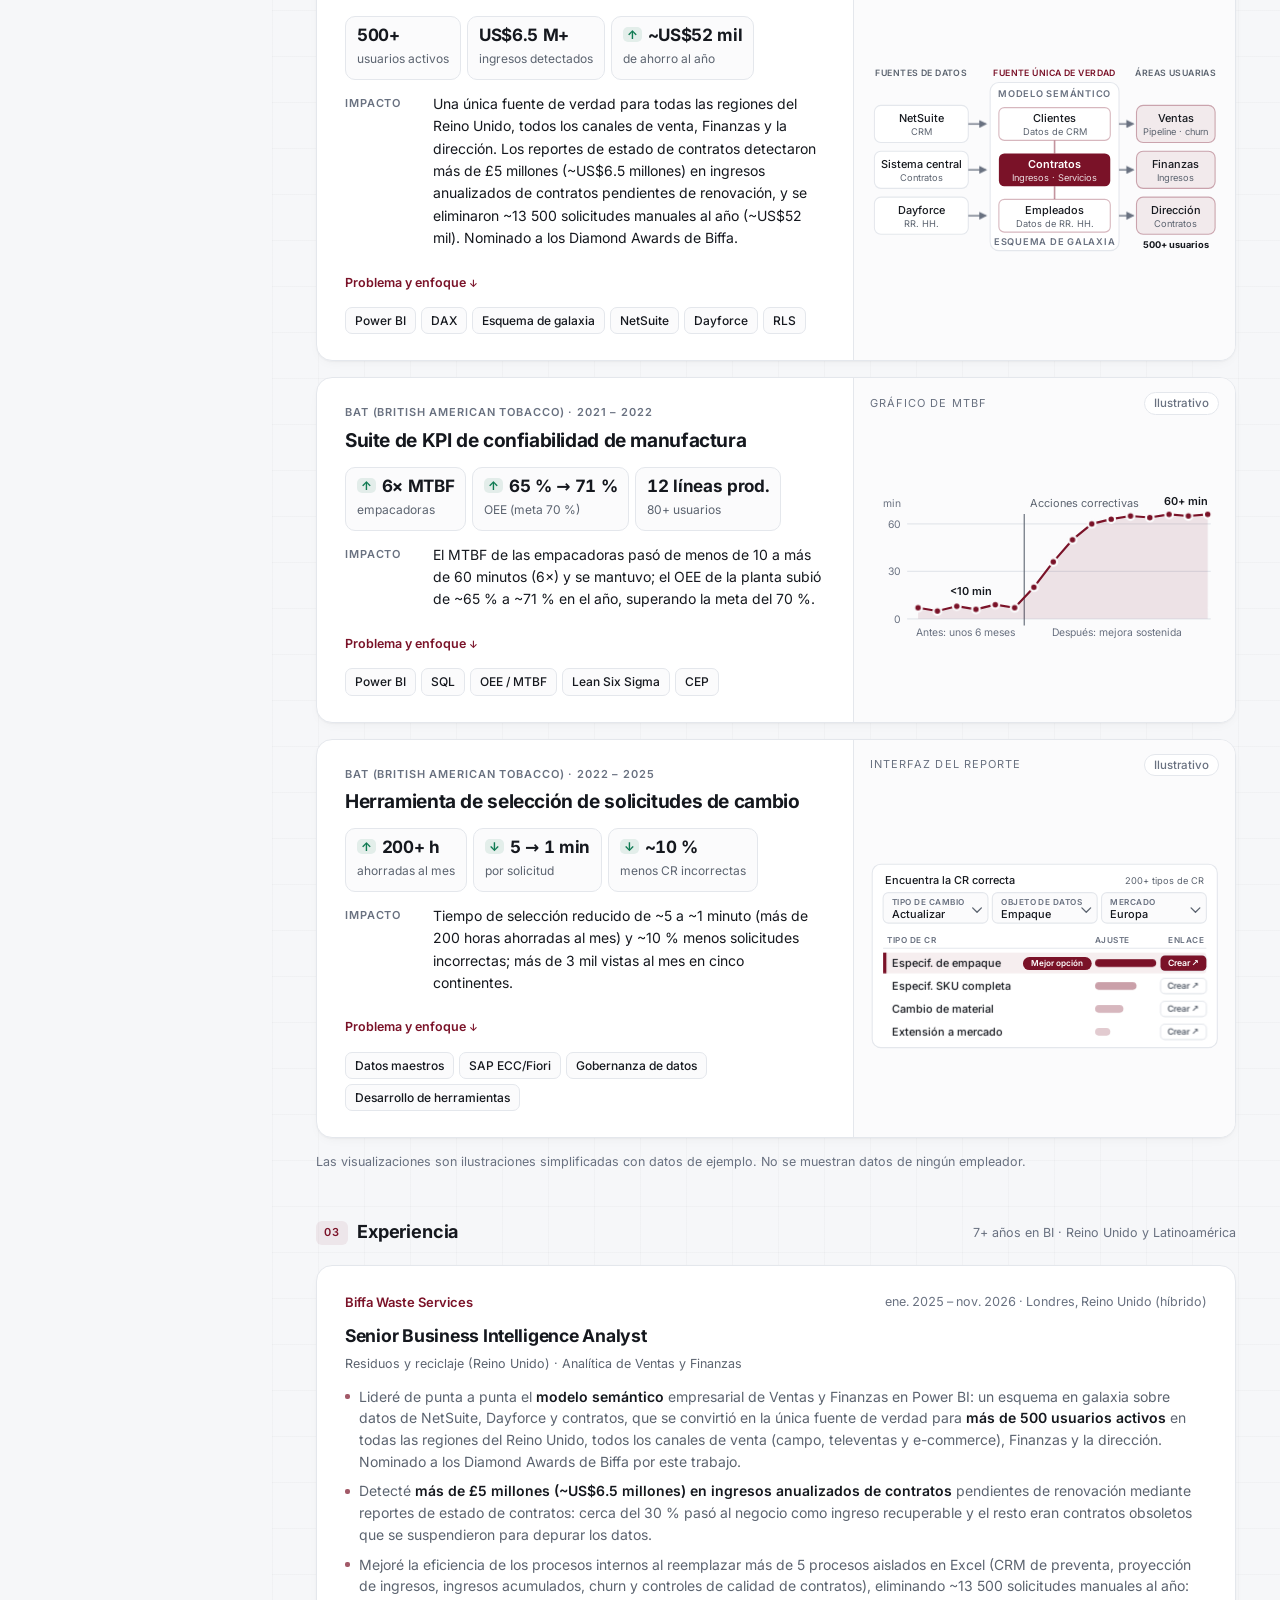
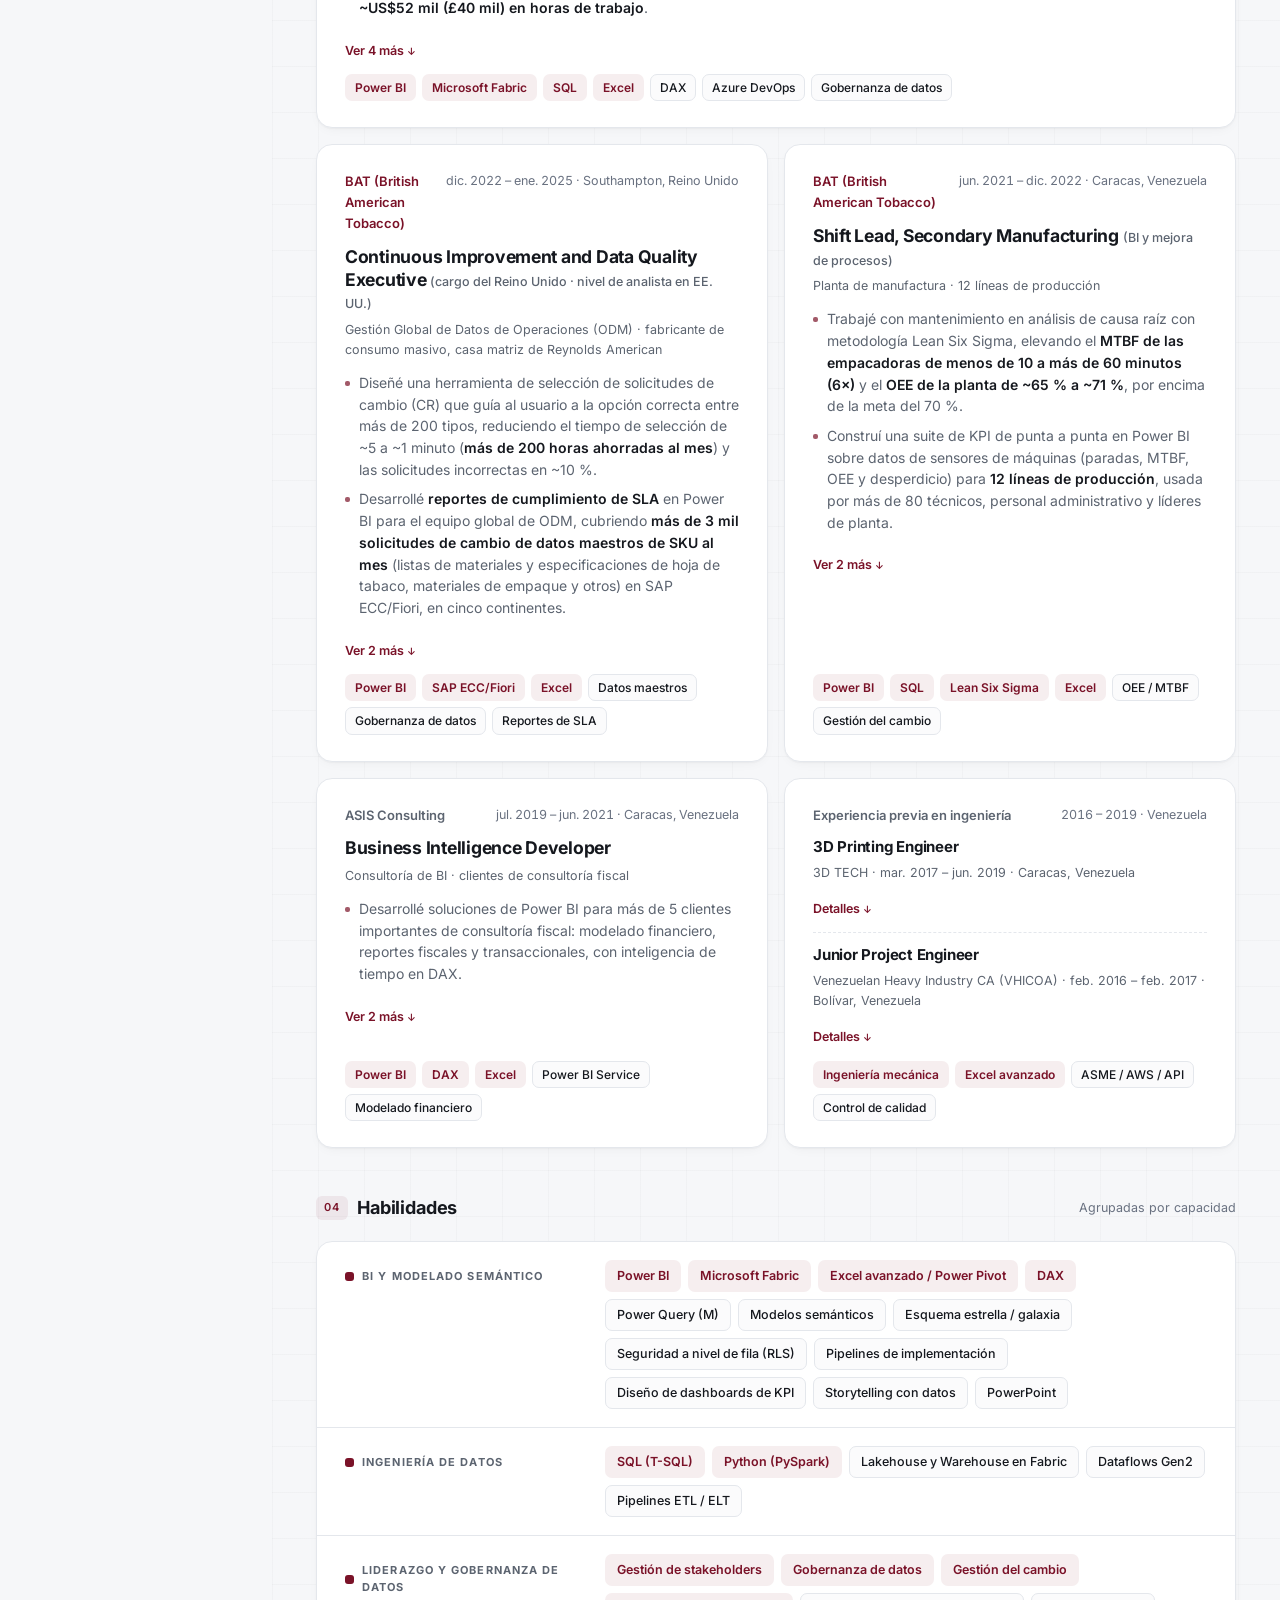
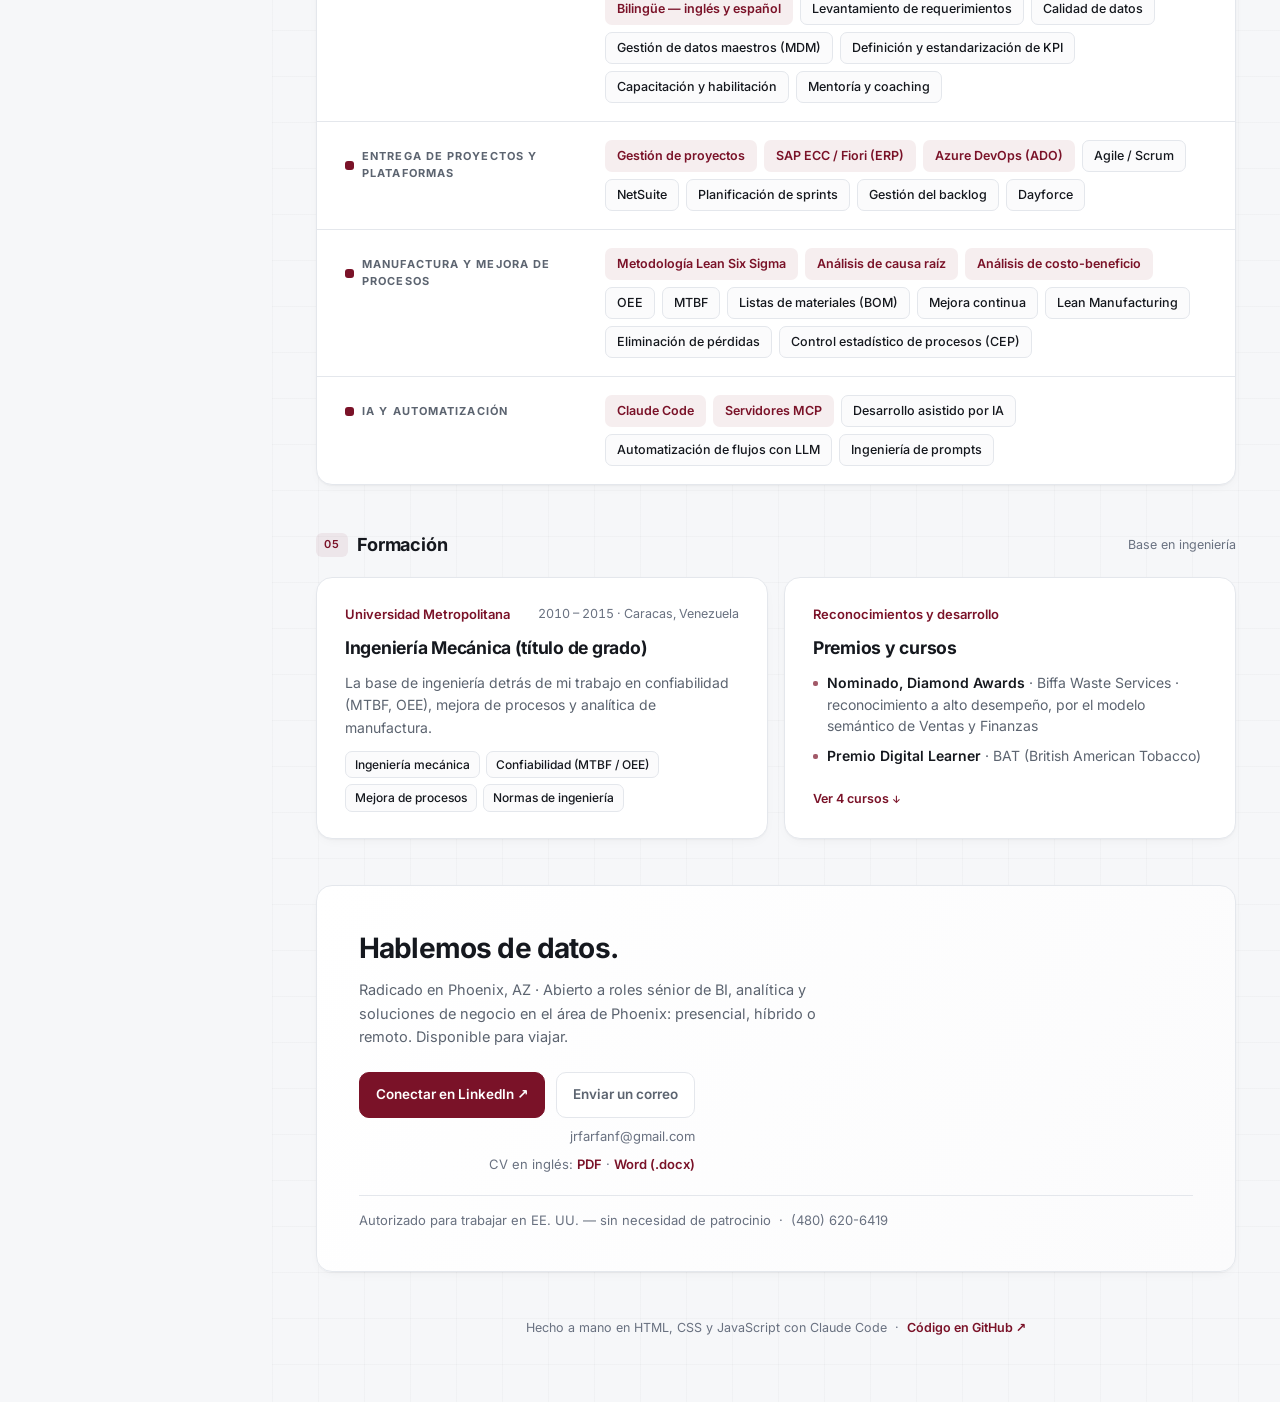
==== commit dd33bdf6: "Use official BAT Southampton title "Continuous Improvement and Data Quality Executive" - Site (EN/ES" ====
--- a/es/index.html
+++ b/es/index.html
@@ -228,7 +228,7 @@
     <nav class="career" aria-label="Trayectoria de un vistazo">
       <div class="career-lead"><b>Trayectoria</b><span class="c-order">de lo más reciente a los inicios</span><span class="c-sum"><strong>Más de 10 años</strong> entre ingeniería y datos · <strong>más de 7</strong> en BI y analítica de datos</span></div>
       <a href="#exp-biffa"><b>Biffa Waste Services</b><span lang="en">Senior BI Analyst</span><span class="c-when">2025 – 2026</span></a>
-      <a href="#exp-bat"><b>British American Tobacco</b><span lang="en">Shift Lead → BI Executive</span><span class="c-when">2021 – 2025</span></a>
+      <a href="#exp-bat"><b>British American Tobacco</b><span lang="en">Shift Lead → CI &amp; Data Quality</span><span class="c-when">2021 – 2025</span></a>
       <a href="#exp-asis"><b>ASIS Consulting</b><span lang="en">BI Developer</span><span class="c-when">2019 – 2021</span></a>
       <a href="#exp-eng"><b>Inicios de carrera</b><span>Ing. de proyectos e impresión 3D</span><span class="c-when">2016 – 2019</span></a>
     </nav>
@@ -479,7 +479,7 @@
             <span class="e-co">BAT (British American Tobacco)</span>
             <span class="e-when"><time datetime="2022-12">dic. 2022</time> – <time datetime="2025-01">ene. 2025</time> · Southampton, Reino Unido</span>
           </div>
-          <h3 class="e-role"><span lang="en">Business Intelligence Executive</span> <span class="e-eq">(cargo del Reino Unido · equivale a Analista de BI en EE. UU.)</span></h3>
+          <h3 class="e-role"><span lang="en">Continuous Improvement and Data Quality Executive</span> <span class="e-eq">(cargo del Reino Unido · nivel de analista en EE. UU.)</span></h3>
           <div class="e-loc">Gestión Global de Datos de Operaciones (ODM) · fabricante de consumo masivo, casa matriz de Reynolds American</div>
           <ul class="e-list">
             <li>Diseñé una herramienta de selección de solicitudes de cambio (CR) que guía al usuario a la opción correcta entre más de 200 tipos, reduciendo el tiempo de selección de ~5 a ~1 minuto (<b>más de 200 horas ahorradas al mes</b>) y las solicitudes incorrectas en ~10 %.</li>
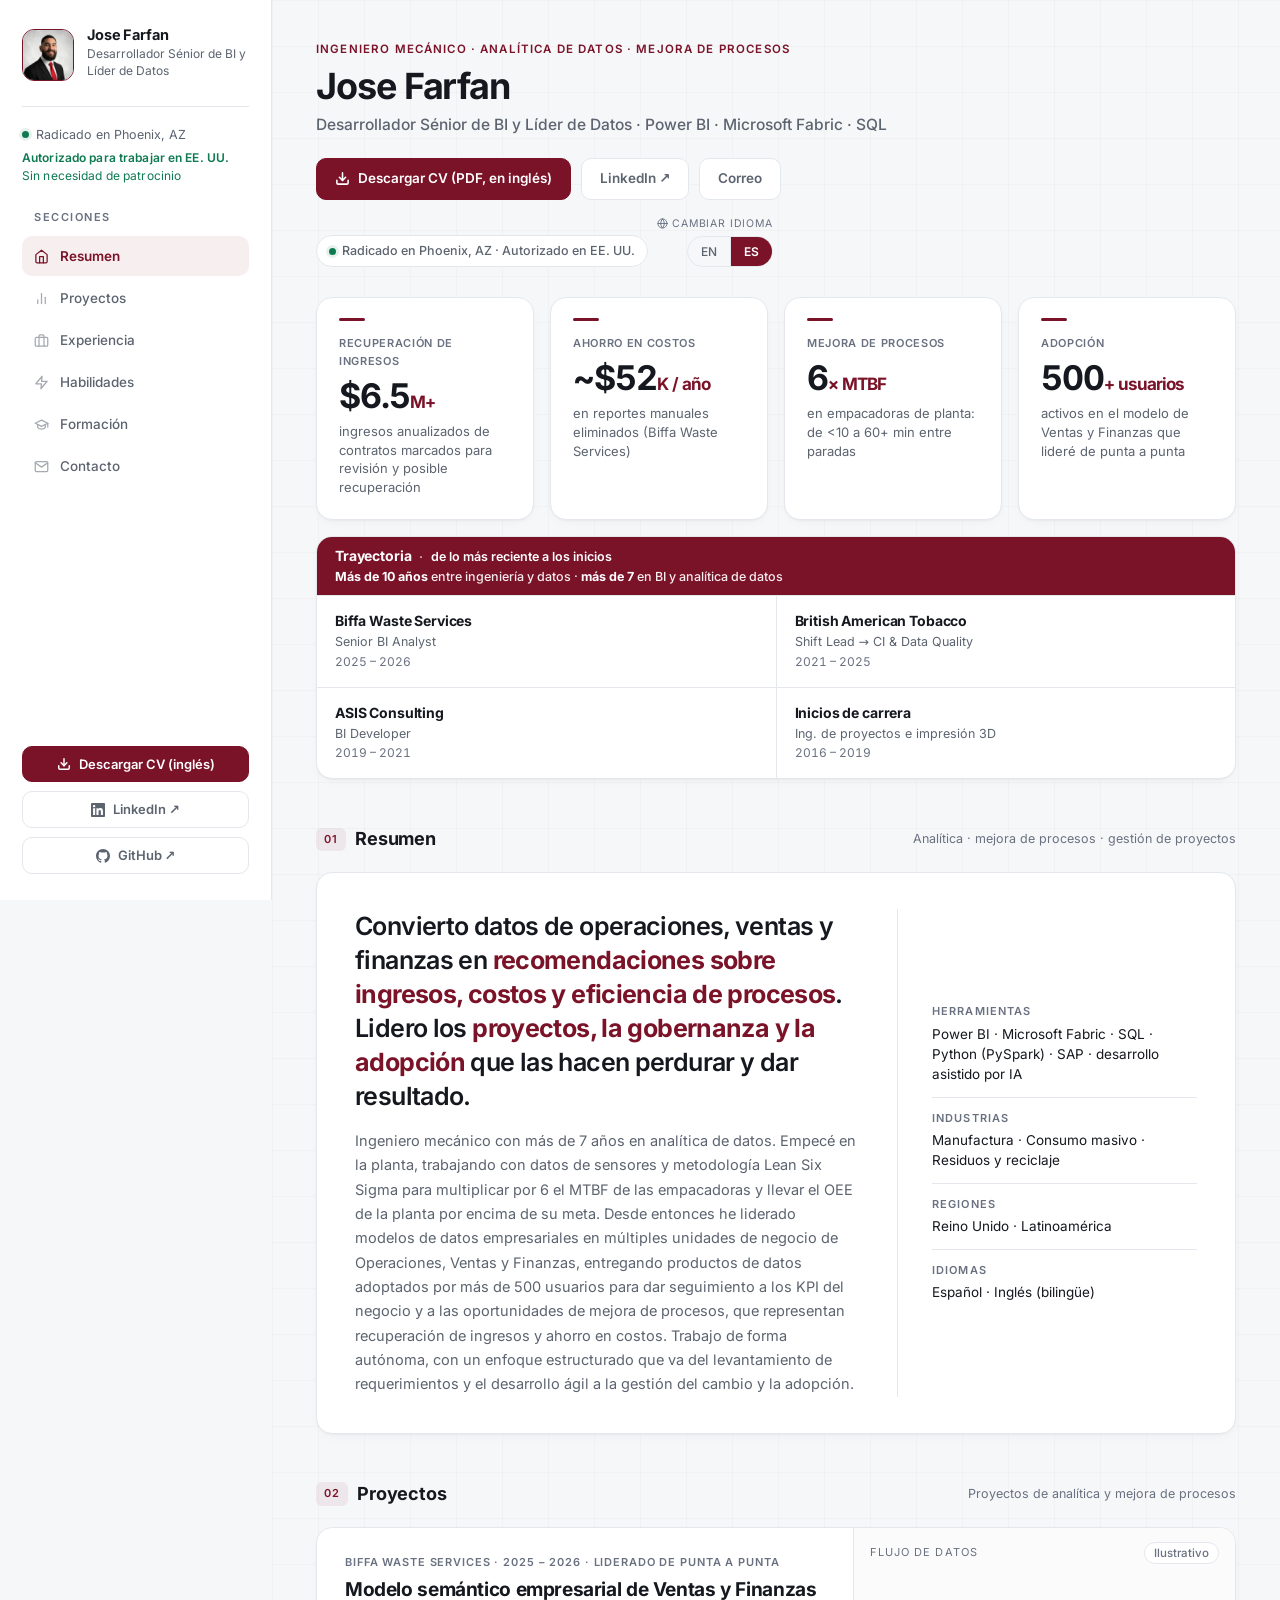
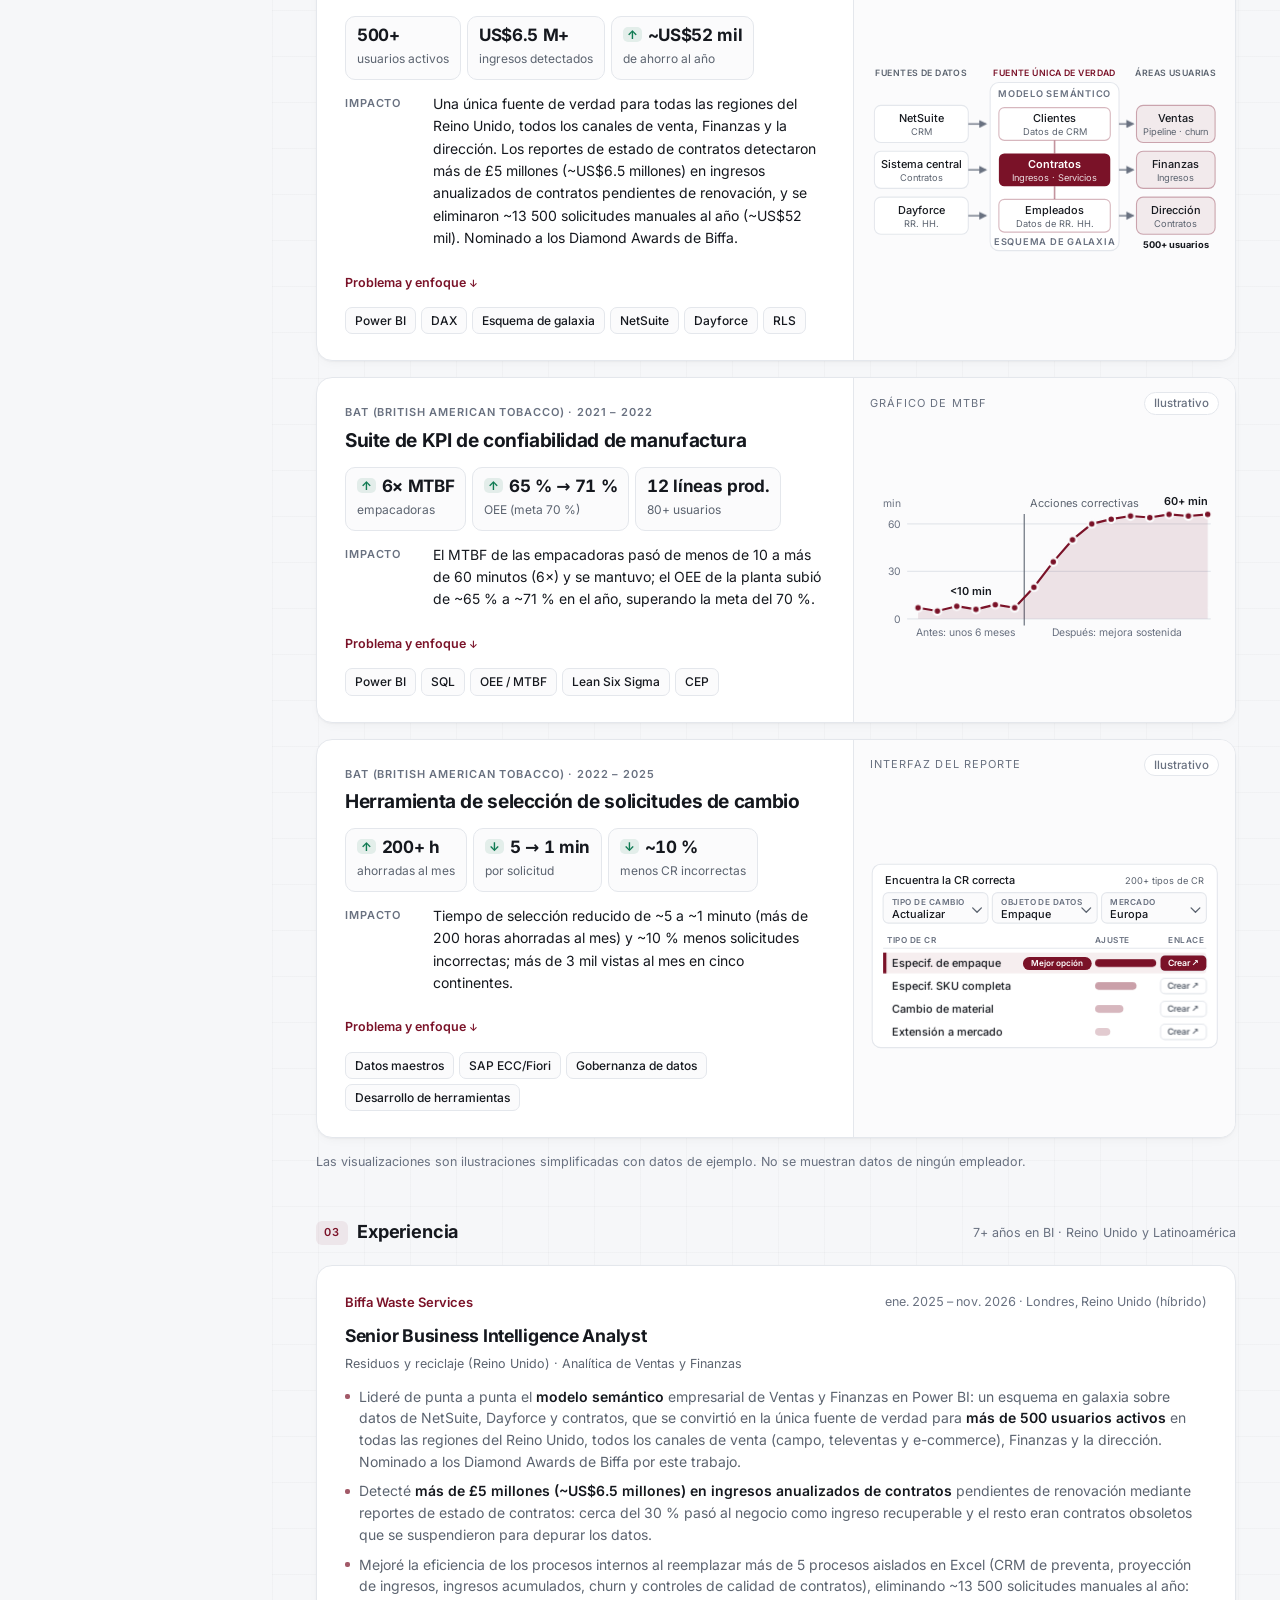
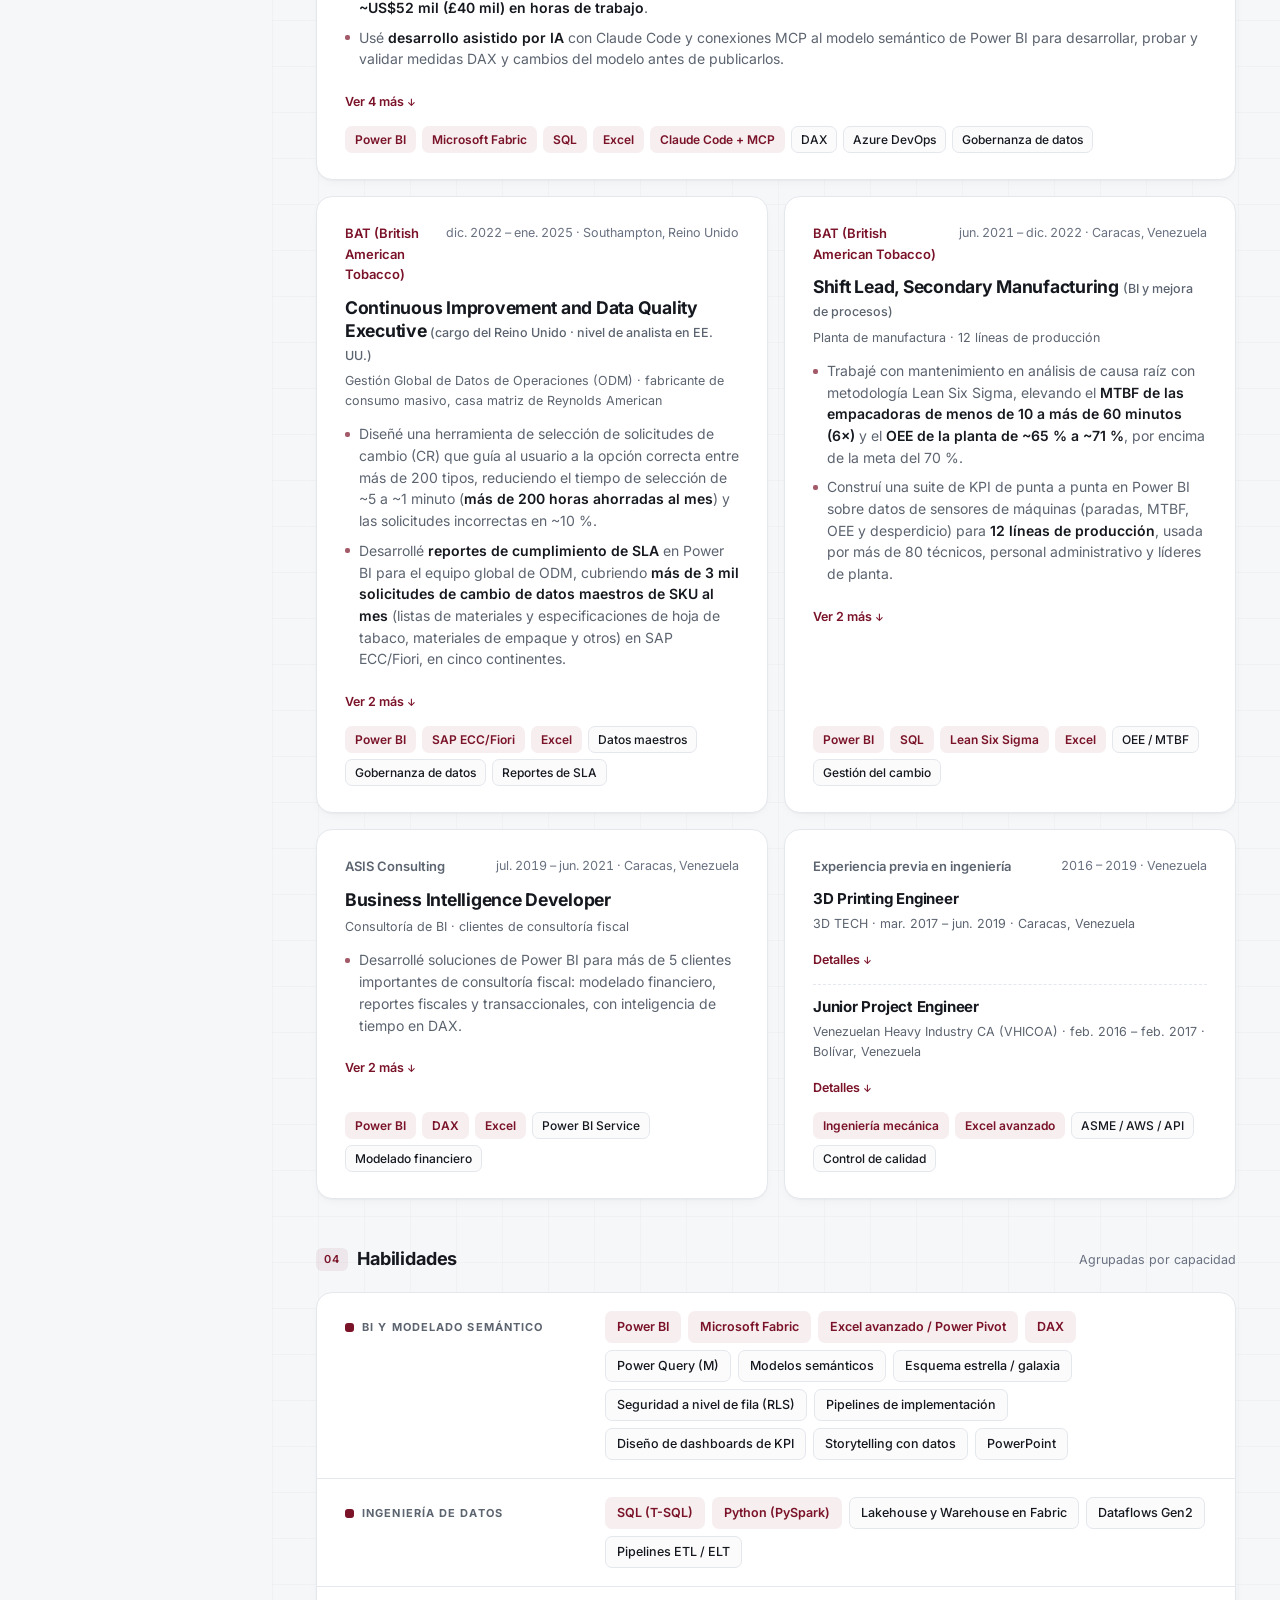
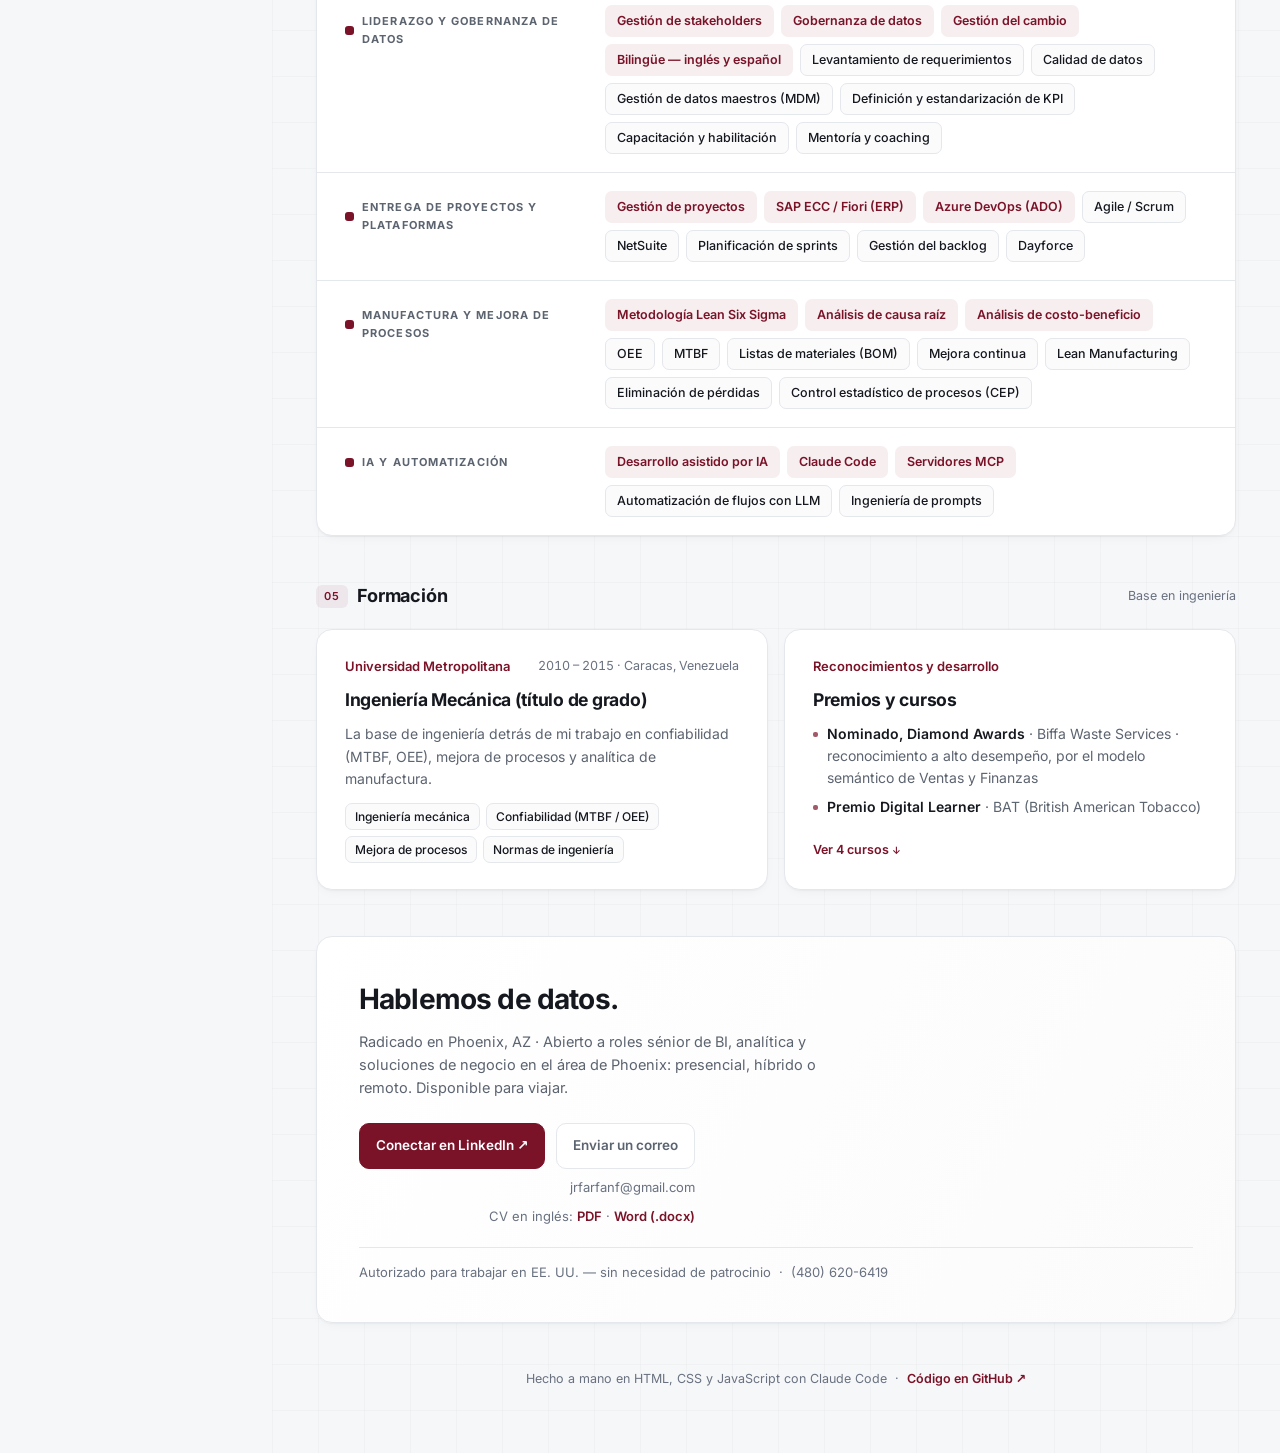
==== commit 533d3004: "Add AI-assisted development (Claude Code + MCP) to the Biffa role and skills - Site (EN/ES): new vis" ====
--- a/es/index.html
+++ b/es/index.html
@@ -453,6 +453,7 @@
             <li>Lideré de punta a punta el <b>modelo semántico</b> empresarial de Ventas y Finanzas en Power BI: un esquema en galaxia sobre datos de NetSuite, Dayforce y contratos, que se convirtió en la única fuente de verdad para <b>más de 500 usuarios activos</b> en todas las regiones del Reino Unido, todos los canales de venta (campo, televentas y e-commerce), Finanzas y la dirección. Nominado a los Diamond Awards de Biffa por este trabajo.</li>
             <li>Detecté <b>más de £5 millones (~US$6.5 millones) en ingresos anualizados de contratos</b> pendientes de renovación mediante reportes de estado de contratos: cerca del 30 % pasó al negocio como ingreso recuperable y el resto eran contratos obsoletos que se suspendieron para depurar los datos.</li>
             <li>Mejoré la eficiencia de los procesos internos al reemplazar más de 5 procesos aislados en Excel (CRM de preventa, proyección de ingresos, ingresos acumulados, churn y controles de calidad de contratos), eliminando ~13 500 solicitudes manuales al año: <b>~US$52 mil (£40 mil) en horas de trabajo</b>.</li>
+            <li>Usé <b>desarrollo asistido por IA</b> con Claude Code y conexiones MCP al modelo semántico de Power BI para desarrollar, probar y validar medidas DAX y cambios del modelo antes de publicarlos.</li>
           </ul>
           <details class="read-more-wrap">
             <summary>Ver 4 más</summary>
@@ -468,6 +469,7 @@
             <span class="chip solid">Microsoft Fabric</span>
             <span class="chip solid">SQL</span>
             <span class="chip solid">Excel</span>
+            <span class="chip solid">Claude Code + MCP</span>
             <span class="chip">DAX</span>
             <span class="chip">Azure DevOps</span>
             <span class="chip">Gobernanza de datos</span>
@@ -678,9 +680,9 @@
         <div class="card mtile">
           <h3>IA y automatización</h3>
           <div class="chips" data-visible="3">
+            <span class="chip solid">Desarrollo asistido por IA</span>
             <span class="chip solid">Claude Code</span>
             <span class="chip solid">Servidores MCP</span>
-            <span class="chip">Desarrollo asistido por IA</span>
             <span class="chip">Automatización de flujos con LLM</span>
             <span class="chip">Ingeniería de prompts</span>
           </div>
